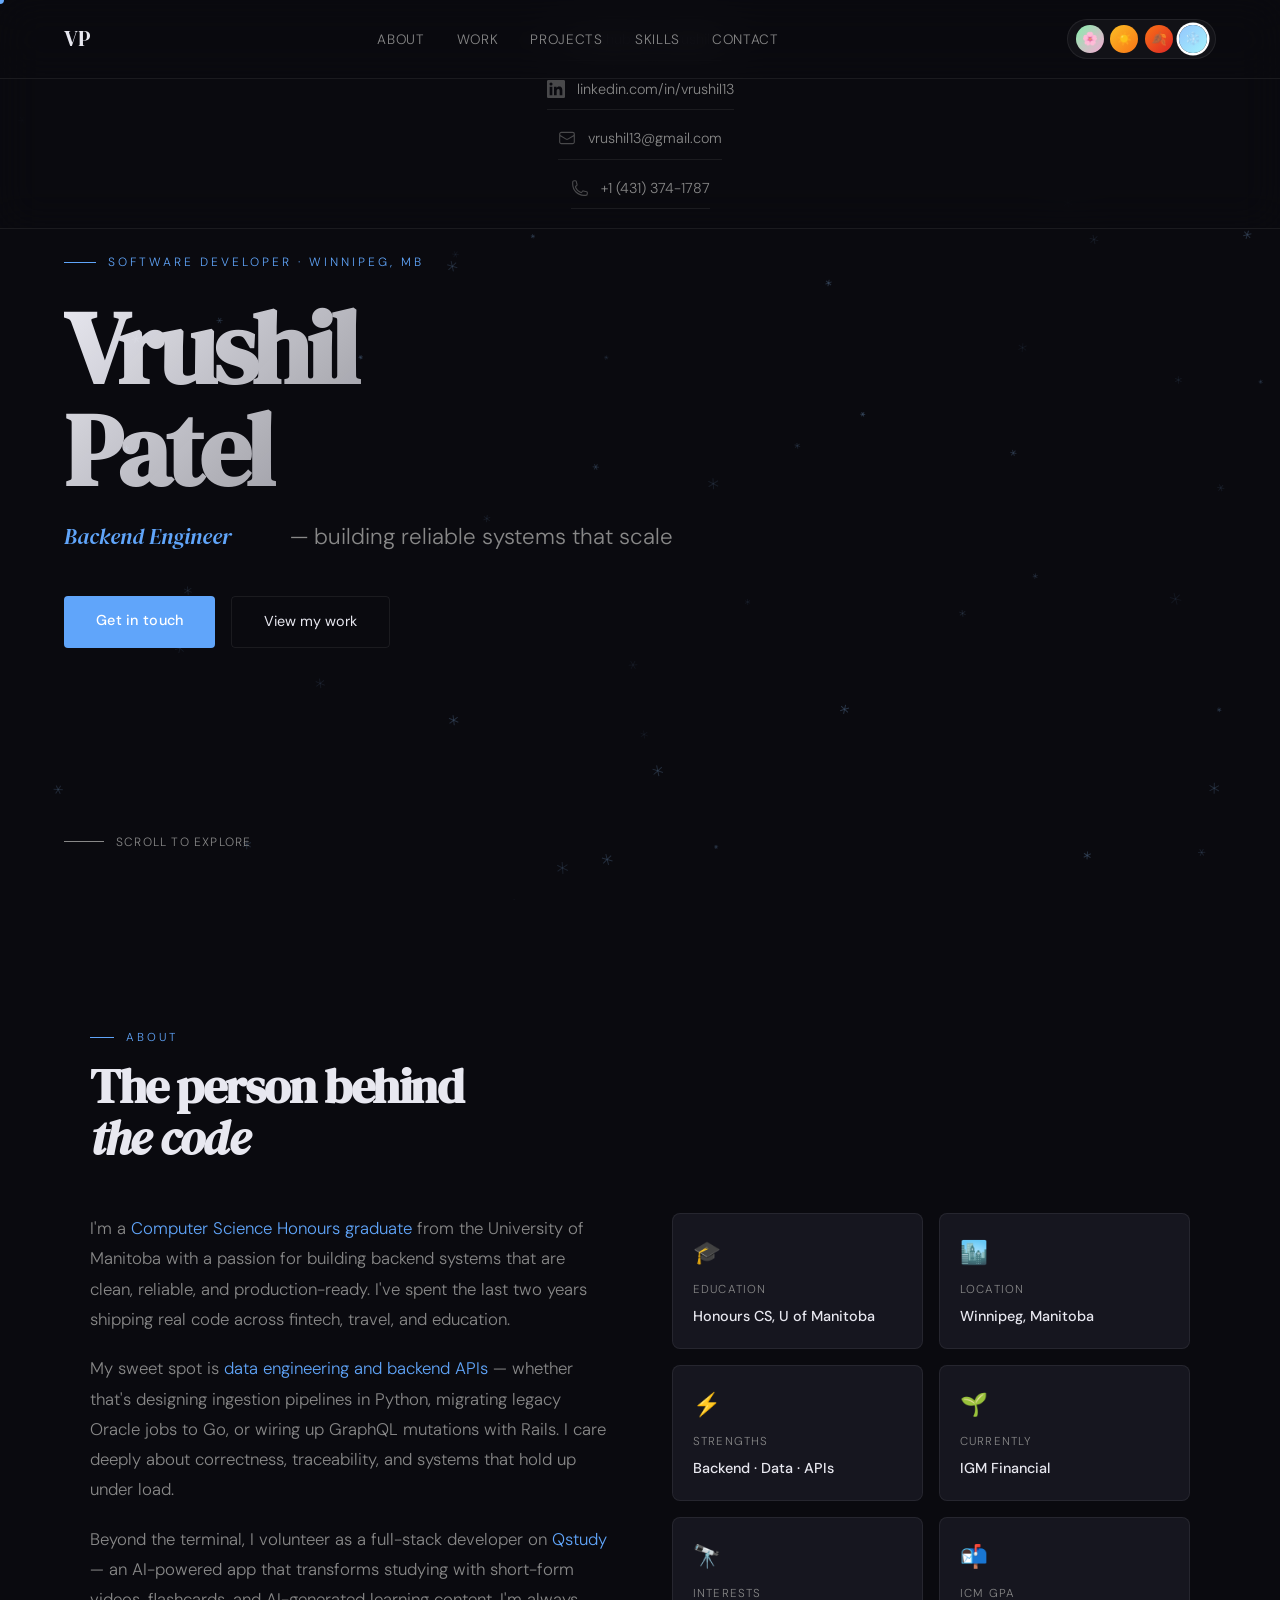
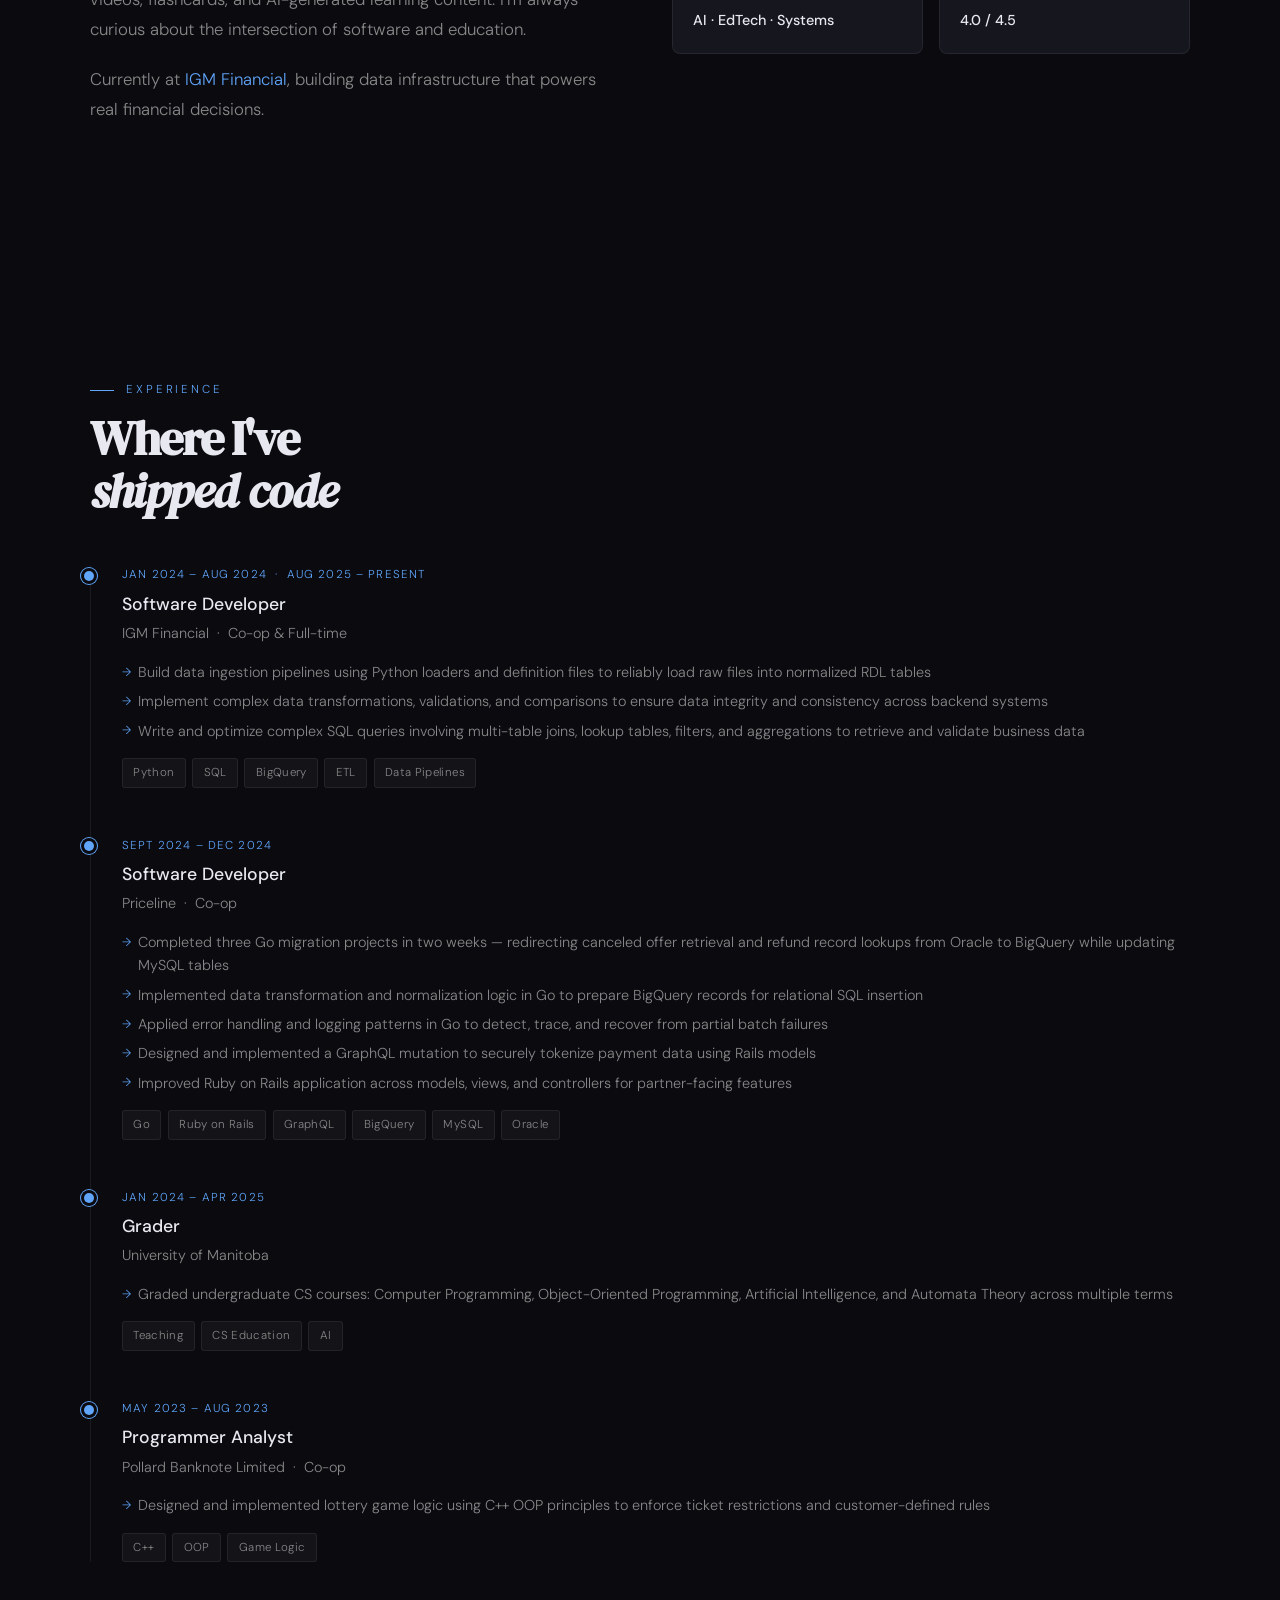
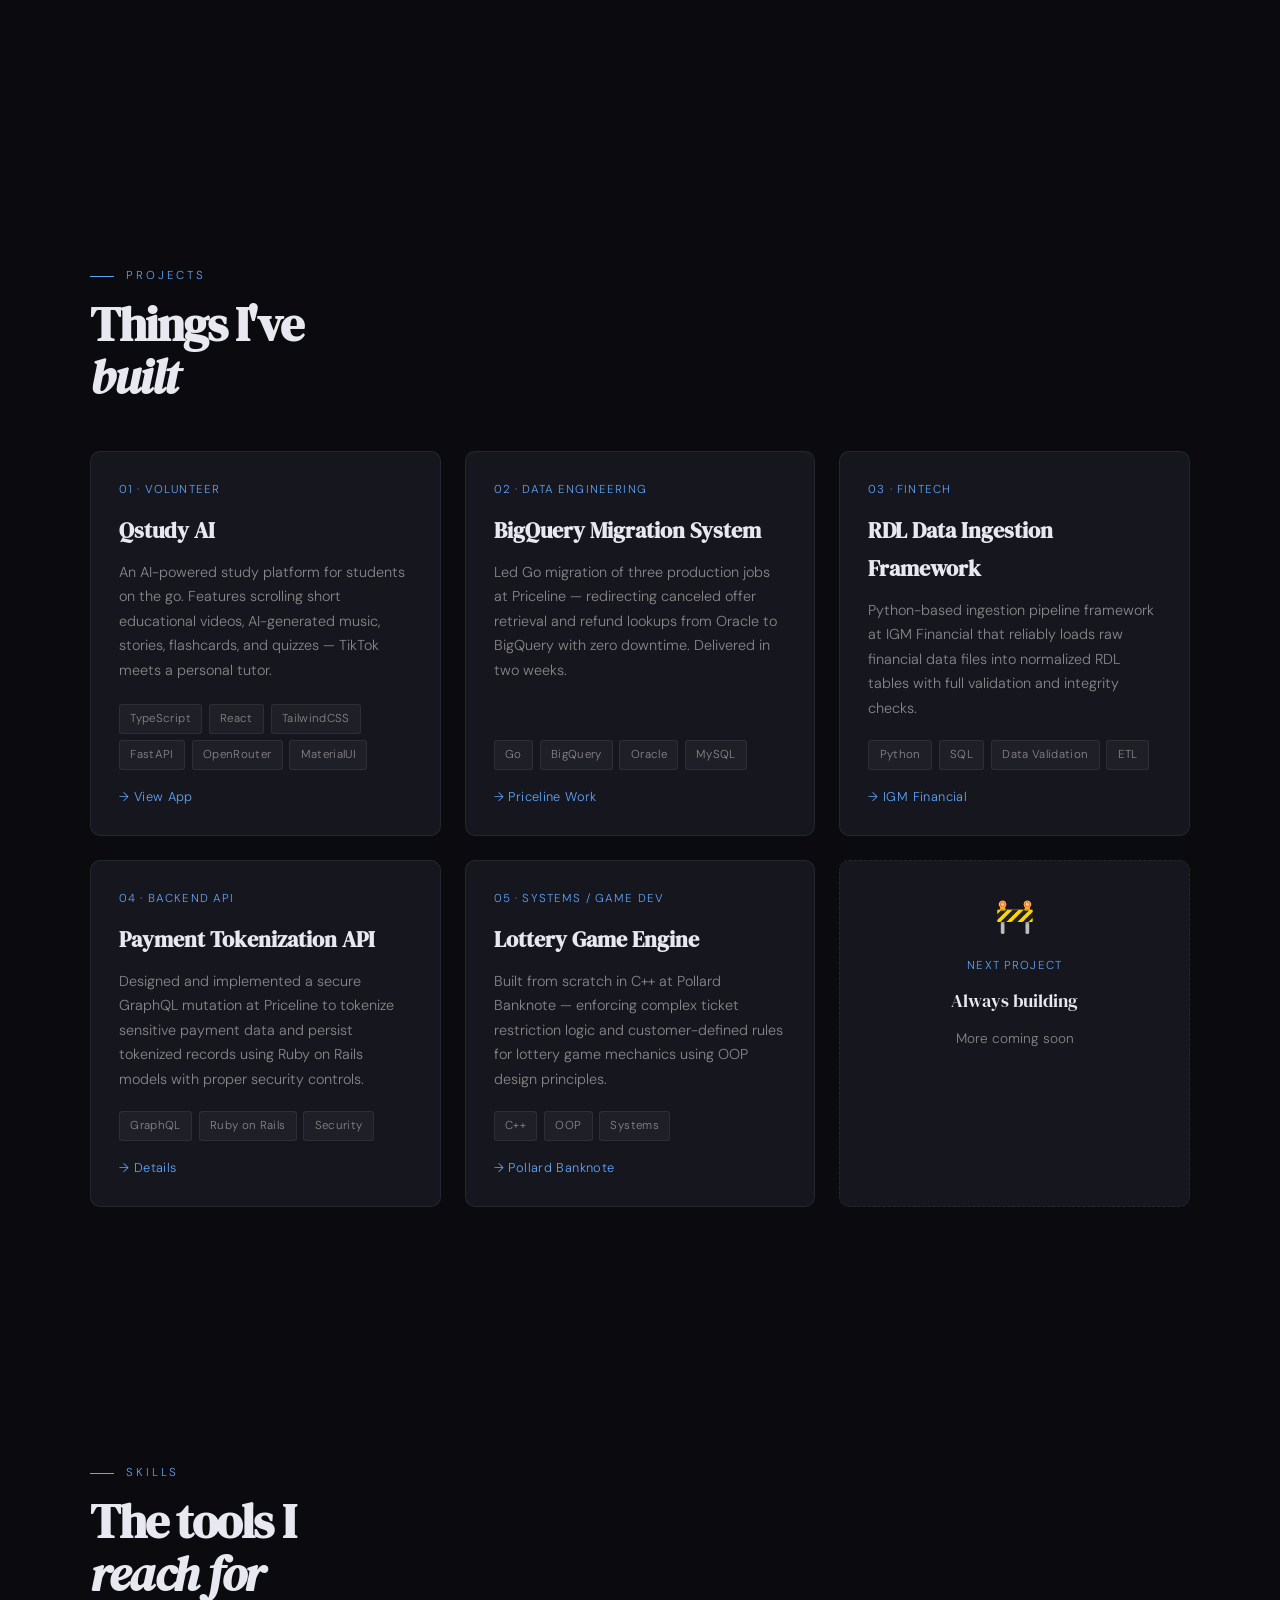
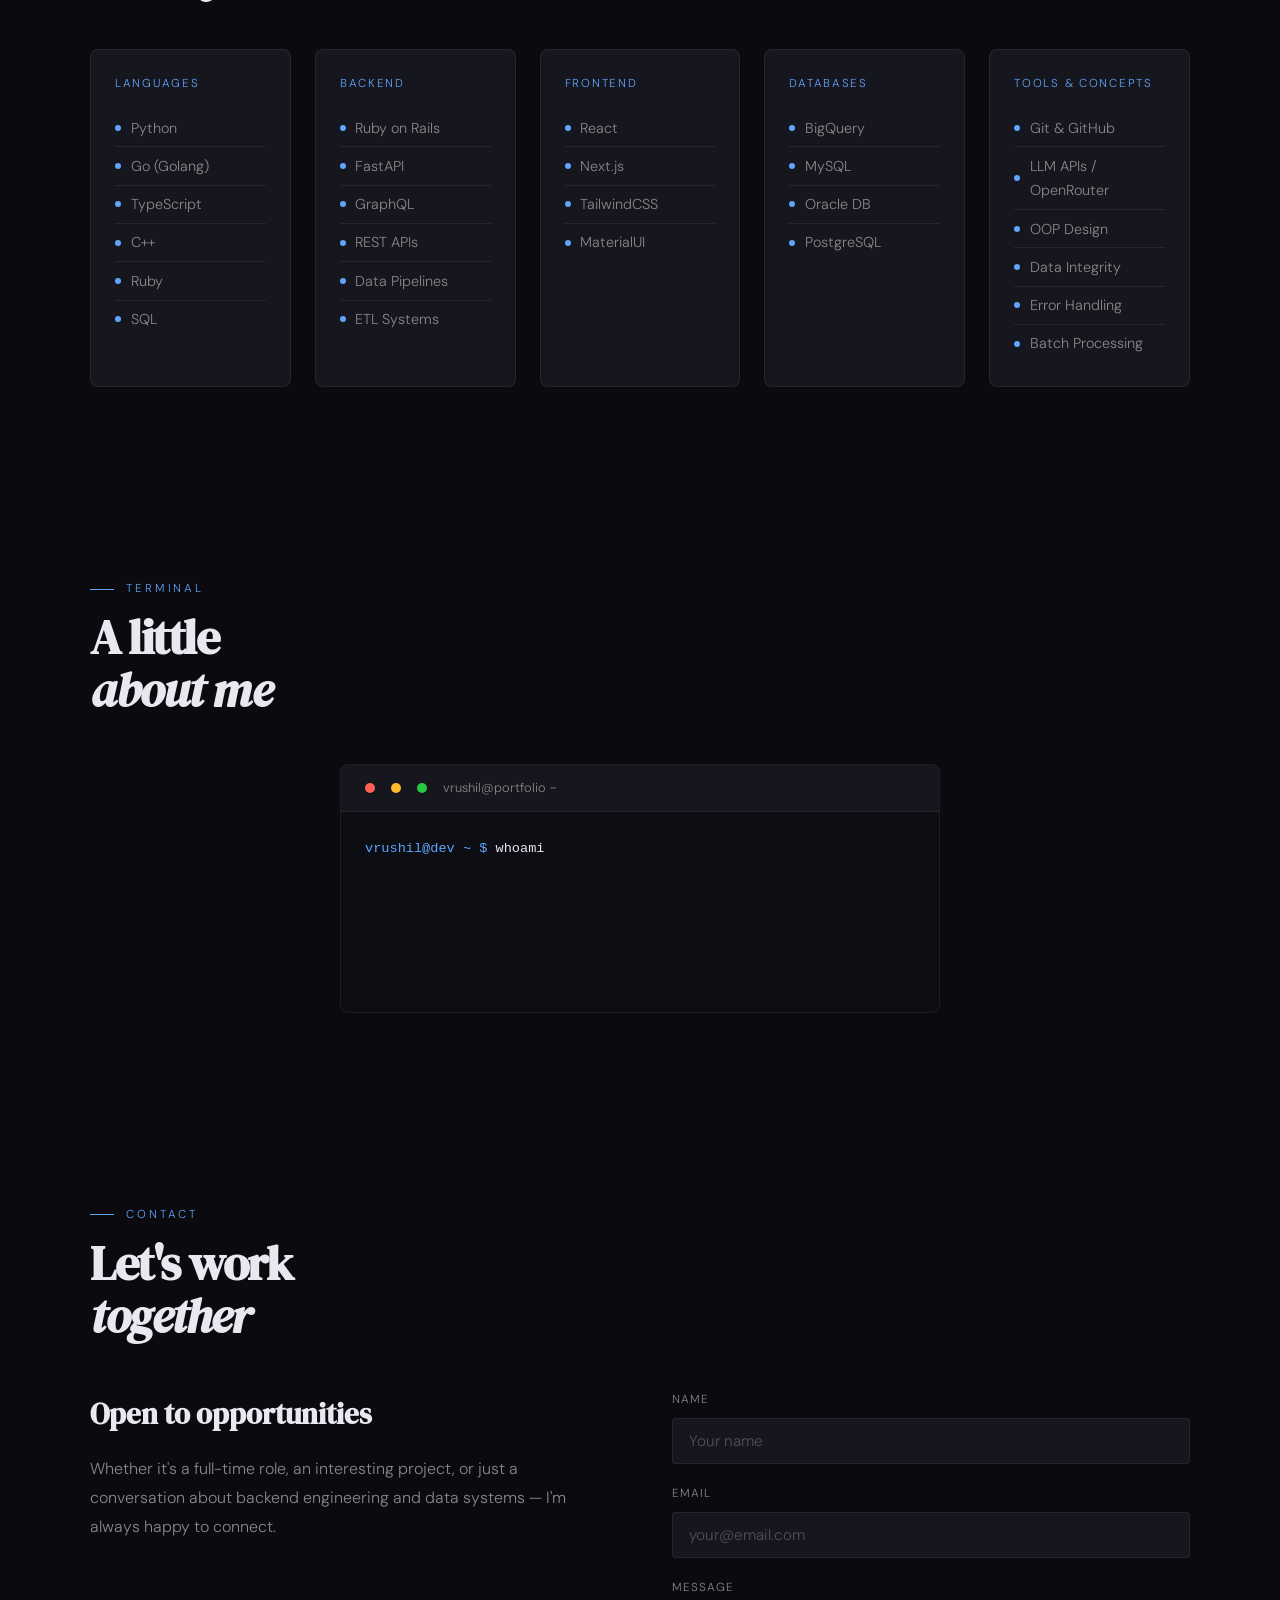
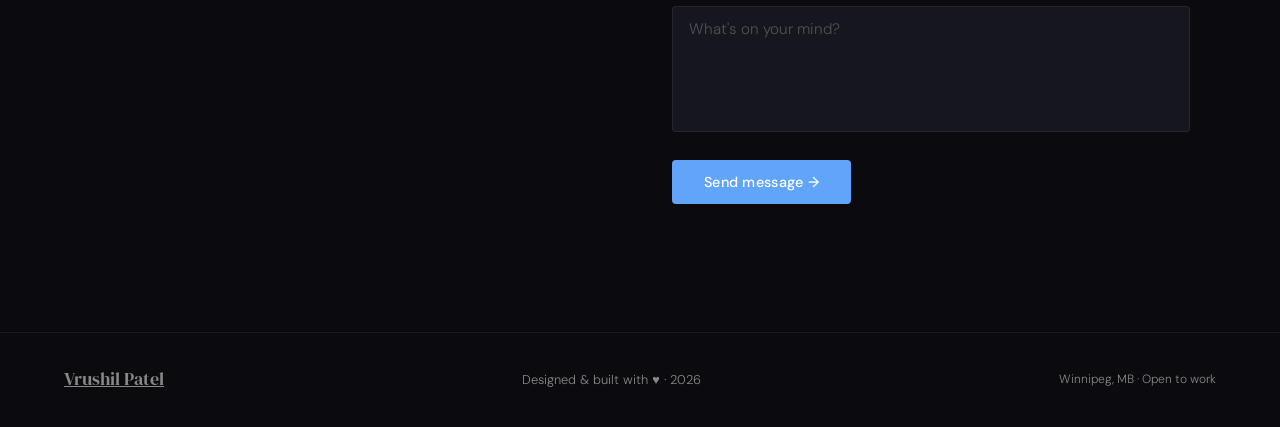
==== index.html @ 4319223a "Add files via upload" ====
<!DOCTYPE html>
<html lang="en">
<head>
<meta charset="UTF-8">
<meta name="viewport" content="width=device-width, initial-scale=1.0">
<title>Vrushil Patel – Software Developer</title>
<meta name="description" content="Vrushil Patel — Software Developer specializing in backend systems, data engineering, and APIs. Honours CS graduate from University of Manitoba.">
<meta property="og:title" content="Vrushil Patel – Software Developer">
<meta property="og:description" content="Backend engineer with experience at IGM Financial, Priceline, and Pollard Banknote. Go, Python, Ruby on Rails, GraphQL, SQL.">
<meta property="og:type" content="website">
<meta name="twitter:card" content="summary_large_image">
<link rel="canonical" href="https://vrushilpatel.dev">
<link rel="preconnect" href="https://fonts.googleapis.com">
<link href="https://fonts.googleapis.com/css2?family=DM+Serif+Display:ital@0;1&family=DM+Sans:ital,wght@0,300;0,400;0,500;0,600;1,300&display=swap" rel="stylesheet">
<style>
*{margin:0;padding:0;box-sizing:border-box}
:root{
  --accent:#60a5fa;
  --accent2:#a5f3fc;
  --bg:#0a0a0f;
  --bg2:#111118;
  --card:#16161f;
  --border:rgba(255,255,255,0.07);
  --text:#e8e8f0;
  --muted:#888;
}
html{scroll-behavior:smooth;font-size:16px}
body{
  background:var(--bg);
  color:var(--text);
  font-family:'DM Sans',sans-serif;
  font-weight:300;
  line-height:1.7;
  overflow-x:hidden;
}
body.spring{--accent:#22c55e;--accent2:#f472b6}
body.summer{--accent:#f59e0b;--accent2:#f97316}
body.autumn{--accent:#ea580c;--accent2:#dc2626}
body.winter{--accent:#60a5fa;--accent2:#a5f3fc}

#bg-canvas{position:fixed;top:0;left:0;width:100%;height:100%;z-index:0;pointer-events:none;opacity:.4}

nav{
  position:fixed;top:0;left:0;right:0;z-index:100;
  display:flex;align-items:center;justify-content:space-between;
  padding:1.2rem 4rem;
  backdrop-filter:blur(20px);
  background:rgba(10,10,15,.6);
  border-bottom:1px solid var(--border);
  transition:padding .3s;
}
nav.scrolled{padding:.8rem 4rem}
.nav-logo{font-family:'DM Serif Display',serif;font-size:1.4rem;letter-spacing:-.02em;color:var(--text);text-decoration:none}
.nav-links{display:flex;gap:2rem;list-style:none}
.nav-links a{color:var(--muted);text-decoration:none;font-size:.85rem;letter-spacing:.05em;text-transform:uppercase;transition:color .2s}
.nav-links a:hover{color:var(--text)}
.nav-right{display:flex;align-items:center;gap:1rem}
.season-toggle{
  display:flex;gap:.4rem;align-items:center;
  background:rgba(255,255,255,.04);
  border:1px solid var(--border);
  border-radius:999px;
  padding:.3rem .5rem;
}
.s-btn{
  width:28px;height:28px;border-radius:50%;border:none;cursor:pointer;
  font-size:.8rem;transition:transform .2s,box-shadow .2s;
  display:flex;align-items:center;justify-content:center;
}
.s-btn:hover{transform:scale(1.2)}
.s-btn.active{box-shadow:0 0 0 2.5px #fff}
.s-spring{background:linear-gradient(135deg,#86efac,#f9a8d4)}
.s-summer{background:linear-gradient(135deg,#fbbf24,#f97316)}
.s-autumn{background:linear-gradient(135deg,#f97316,#dc2626)}
.s-winter{background:linear-gradient(135deg,#93c5fd,#a5f3fc)}
.hamburger{display:none;flex-direction:column;gap:5px;cursor:pointer;padding:.4rem;background:none;border:none}
.hamburger span{display:block;width:24px;height:1.5px;background:var(--text);transition:transform .3s,opacity .3s}

section{position:relative;z-index:1;padding:8rem 4rem}
.container{max-width:1100px;margin:0 auto}

#hero{min-height:100vh;display:flex;align-items:center;padding:0 4rem}
.hero-content{max-width:800px}
.hero-eyebrow{
  font-size:.75rem;letter-spacing:.25em;text-transform:uppercase;
  color:var(--accent);margin-bottom:1.5rem;
  display:flex;align-items:center;gap:.75rem;
}
.hero-eyebrow::before{content:'';width:32px;height:1px;background:var(--accent)}
.hero-name{
  font-family:'DM Serif Display',serif;
  font-size:clamp(3.5rem,8vw,7rem);
  line-height:1.0;letter-spacing:-.04em;margin-bottom:1rem;
  background:linear-gradient(135deg,var(--text) 0%,rgba(232,232,240,.4) 100%);
  -webkit-background-clip:text;-webkit-text-fill-color:transparent;background-clip:text;
  animation:fadeUp .8s ease both;
}
.hero-title{
  font-size:clamp(1rem,2vw,1.4rem);color:var(--muted);
  margin-bottom:2.5rem;font-weight:300;
  animation:fadeUp .8s .2s ease both;
}
.hero-btns{display:flex;gap:1rem;flex-wrap:wrap;animation:fadeUp .8s .4s ease both}
.btn-primary{
  padding:.8rem 2rem;border-radius:4px;background:var(--accent);color:#fff;
  font-family:'DM Sans',sans-serif;font-size:.9rem;font-weight:500;
  text-decoration:none;border:none;cursor:pointer;
  transition:opacity .2s,transform .2s;letter-spacing:.02em;display:inline-block;
}
.btn-primary:hover{opacity:.85;transform:translateY(-2px)}
.btn-ghost{
  padding:.8rem 2rem;border-radius:4px;background:transparent;color:var(--text);
  font-family:'DM Sans',sans-serif;font-size:.9rem;font-weight:400;
  text-decoration:none;border:1px solid var(--border);cursor:pointer;
  transition:border-color .2s,transform .2s;display:inline-block;
}
.btn-ghost:hover{border-color:rgba(255,255,255,.3);transform:translateY(-2px)}
@keyframes fadeUp{from{opacity:0;transform:translateY(24px)}to{opacity:1;transform:none}}

.scroll-indicator{
  position:absolute;bottom:3rem;left:4rem;
  display:flex;align-items:center;gap:.75rem;
  color:var(--muted);font-size:.75rem;letter-spacing:.1em;text-transform:uppercase;
  animation:fadeUp .8s .7s ease both;
}
.scroll-line{width:40px;height:1px;background:var(--muted);animation:scrollPulse 2s infinite}
@keyframes scrollPulse{0%,100%{opacity:.3;width:40px}50%{opacity:1;width:60px}}

.type-cycle{display:inline-block;min-width:220px;color:var(--accent);font-style:italic;font-family:'DM Serif Display',serif}

.section-label{font-size:.72rem;letter-spacing:.25em;text-transform:uppercase;color:var(--accent);margin-bottom:.75rem;display:flex;align-items:center;gap:.75rem}
.section-label::before{content:'';width:24px;height:1px;background:var(--accent)}
.section-title{font-family:'DM Serif Display',serif;font-size:clamp(2rem,4vw,3rem);letter-spacing:-.03em;line-height:1.1;margin-bottom:3rem;color:var(--text)}

.about-grid{display:grid;grid-template-columns:1fr 1fr;gap:4rem;align-items:start}
.about-bio{color:var(--muted);font-size:1.05rem;line-height:1.8}
.about-bio p+p{margin-top:1.2rem}
.about-bio em{color:var(--accent);font-style:normal}
.fact-cards{display:grid;grid-template-columns:1fr 1fr;gap:1rem}
.fact-card{
  background:var(--card);border:1px solid var(--border);border-radius:8px;padding:1.25rem;
  transition:border-color .2s,transform .2s;
}
.fact-card:hover{border-color:rgba(255,255,255,.15);transform:translateY(-2px)}
.fact-icon{font-size:1.4rem;margin-bottom:.5rem}
.fact-title{font-size:.72rem;letter-spacing:.1em;text-transform:uppercase;color:var(--muted);margin-bottom:.25rem}
.fact-value{font-weight:500;color:var(--text);font-size:.9rem}

.timeline{position:relative;padding-left:2rem}
.timeline::before{content:'';position:absolute;left:0;top:0;bottom:0;width:1px;background:var(--border)}
.tl-item{position:relative;margin-bottom:3rem;opacity:0;transform:translateY(20px);transition:opacity .6s,transform .6s}
.tl-item.visible{opacity:1;transform:none}
.tl-dot{position:absolute;left:-2.37rem;top:.35rem;width:10px;height:10px;border-radius:50%;background:var(--accent);box-shadow:0 0 0 3px var(--bg),0 0 0 4px var(--accent)}
.tl-period{font-size:.72rem;letter-spacing:.1em;text-transform:uppercase;color:var(--accent);margin-bottom:.3rem}
.tl-role{font-size:1.1rem;font-weight:500;color:var(--text);margin-bottom:.1rem}
.tl-company{font-size:.9rem;color:var(--muted);margin-bottom:.75rem}
.tl-bullets{list-style:none;margin-bottom:.75rem}
.tl-bullets li{font-size:.9rem;color:var(--muted);padding:.2rem 0 .2rem 1rem;position:relative;line-height:1.6}
.tl-bullets li::before{content:'→';position:absolute;left:0;color:var(--accent);font-size:.75rem;top:.3rem}
.tech-tags{display:flex;flex-wrap:wrap;gap:.4rem}
.tag{font-size:.72rem;padding:.25rem .65rem;border-radius:3px;background:rgba(255,255,255,.04);border:1px solid var(--border);color:var(--muted);letter-spacing:.03em}

.projects-grid{display:grid;grid-template-columns:repeat(auto-fit,minmax(300px,1fr));gap:1.5rem}
.project-card{
  background:var(--card);border:1px solid var(--border);border-radius:10px;padding:1.75rem;
  transition:border-color .2s,transform .2s;position:relative;overflow:hidden;
  display:flex;flex-direction:column;
}
.project-card::before{
  content:'';position:absolute;inset:0;
  background:linear-gradient(135deg,var(--accent),var(--accent2));
  opacity:0;transition:opacity .3s;pointer-events:none;
}
.project-card:hover{border-color:rgba(255,255,255,.18);transform:translateY(-4px)}
.project-card:hover::before{opacity:.04}
.project-num{font-size:.72rem;color:var(--accent);letter-spacing:.1em;text-transform:uppercase;margin-bottom:.75rem}
.project-name{font-family:'DM Serif Display',serif;font-size:1.4rem;margin-bottom:.6rem;color:var(--text)}
.project-desc{font-size:.9rem;color:var(--muted);line-height:1.7;margin-bottom:1.25rem;flex:1}
.project-links{display:flex;gap:1rem;margin-top:auto}
.project-link{font-size:.8rem;color:var(--accent);text-decoration:none;letter-spacing:.03em}
.project-link:hover{text-decoration:underline}
.project-card.dashed{border-style:dashed;opacity:.5;align-items:center;justify-content:center;min-height:240px;text-align:center}
.project-card.dashed:hover{transform:none;border-color:var(--border)}
.project-card.dashed::before{display:none}

.skills-grid{display:grid;grid-template-columns:repeat(auto-fit,minmax(200px,1fr));gap:1.5rem}
.skill-group{background:var(--card);border:1px solid var(--border);border-radius:8px;padding:1.5rem}
.skill-group-title{font-size:.72rem;letter-spacing:.15em;text-transform:uppercase;color:var(--accent);margin-bottom:1rem}
.skill-item{display:flex;align-items:center;gap:.6rem;padding:.4rem 0;color:var(--muted);font-size:.9rem;border-bottom:1px solid var(--border)}
.skill-item:last-child{border-bottom:none}
.skill-dot{width:6px;height:6px;border-radius:50%;background:var(--accent);flex-shrink:0}

.contact-grid{display:grid;grid-template-columns:1fr 1fr;gap:4rem;align-items:start}
.contact-info h3{font-family:'DM Serif Display',serif;font-size:1.8rem;margin-bottom:1rem;color:var(--text)}
.contact-info p{color:var(--muted);line-height:1.8;margin-bottom:2rem}
.social-links{display:flex;flex-direction:column;gap:.5rem}
.social-link{
  display:flex;align-items:center;gap:.75rem;color:var(--muted);text-decoration:none;
  font-size:.9rem;transition:color .2s;padding:.5rem 0;border-bottom:1px solid var(--border);
}
.social-link:hover{color:var(--text)}
.social-icon{width:18px;height:18px;opacity:.5;flex-shrink:0}
.form-group{margin-bottom:1.25rem}
label{display:block;font-size:.73rem;letter-spacing:.08em;text-transform:uppercase;color:var(--muted);margin-bottom:.5rem}
input[type="text"],input[type="email"],textarea{
  width:100%;background:var(--card);border:1px solid var(--border);border-radius:4px;
  padding:.75rem 1rem;color:var(--text);font-family:'DM Sans',sans-serif;
  font-size:.95rem;font-weight:300;transition:border-color .2s;outline:none;resize:none;
}
input[type="text"]:focus,input[type="email"]:focus,textarea:focus{border-color:var(--accent)}
input::placeholder,textarea::placeholder{color:var(--muted);opacity:.5}
.form-status{padding:.75rem 1rem;border-radius:4px;font-size:.85rem;display:none;margin-top:1rem}
.form-status.success{display:block;background:rgba(34,197,94,.1);border:1px solid rgba(34,197,94,.2);color:#86efac}
.form-status.error{display:block;background:rgba(239,68,68,.1);border:1px solid rgba(239,68,68,.2);color:#fca5a5}

.terminal{background:#0d0d14;border:1px solid var(--border);border-radius:8px;overflow:hidden;max-width:600px;margin:0 auto}
.terminal-header{background:var(--card);padding:.75rem 1rem;display:flex;align-items:center;gap:.5rem;border-bottom:1px solid var(--border)}
.t-dot{width:10px;height:10px;border-radius:50%}
.t-red{background:#ff5f57}.t-yellow{background:#febc2e}.t-green{background:#28c840}
.terminal-header span{font-size:.8rem;color:var(--muted);margin-left:.5rem}
.terminal-body{padding:1.5rem;font-family:'Courier New',monospace;font-size:.85rem;line-height:1.9;min-height:200px}
.t-prompt{color:var(--accent)}
.t-cmd{color:var(--text)}
.t-out{color:var(--muted)}
.t-highlight{color:var(--accent2)}

footer{border-top:1px solid var(--border);padding:2rem 4rem;display:flex;align-items:center;justify-content:space-between;position:relative;z-index:1}
footer p{font-size:.8rem;color:var(--muted)}
.footer-logo{font-family:'DM Serif Display',serif;font-size:1.1rem;color:var(--muted)}

#progress{position:fixed;top:0;left:0;height:2px;background:var(--accent);z-index:200;transition:width .1s linear;width:0%}
#cursor{position:fixed;width:8px;height:8px;border-radius:50%;background:var(--accent);pointer-events:none;z-index:999;transform:translate(-50%,-50%);transition:width .2s,height .2s,opacity .2s;mix-blend-mode:screen}

.reveal{opacity:0;transform:translateY(24px);transition:opacity .7s,transform .7s}
.reveal.visible{opacity:1;transform:none}

#season-overlay{position:fixed;inset:0;z-index:500;pointer-events:none;opacity:0;transition:opacity .4s;background:radial-gradient(circle at center,var(--accent) 0%,transparent 70%)}

@media(max-width:900px){
  nav{padding:1rem 1.5rem}
  nav.scrolled{padding:.8rem 1.5rem}
  .nav-links{display:none;position:absolute;top:100%;left:0;right:0;flex-direction:column;gap:0;background:rgba(10,10,15,.95);border-bottom:1px solid var(--border);padding:1rem 0}
  .nav-links.open{display:flex}
  .nav-links li a{padding:.75rem 1.5rem;display:block}
  .hamburger{display:flex}
  section{padding:5rem 1.5rem}
  #hero{padding:0 1.5rem}
  .about-grid,.contact-grid{grid-template-columns:1fr}
  footer{flex-direction:column;gap:.75rem;text-align:center;padding:2rem 1.5rem}
  .scroll-indicator{left:1.5rem}
}
@media(max-width:480px){
  .fact-cards{grid-template-columns:1fr 1fr}
  .hero-name{font-size:3rem}
}
@media(prefers-reduced-motion:reduce){
  *,*::before,*::after{animation-duration:.01ms!important;transition-duration:.01ms!important}
  .reveal{opacity:1;transform:none}
  .tl-item{opacity:1;transform:none}
}
</style>
</head>
<body class="winter">

<div id="progress" role="progressbar" aria-label="Page scroll progress"></div>
<div id="cursor" aria-hidden="true"></div>
<canvas id="bg-canvas" aria-hidden="true"></canvas>
<div id="season-overlay" aria-hidden="true"></div>

<a href="#main-content" class="sr-only" style="position:absolute;left:-9999px;top:1rem;z-index:9999;padding:.5rem 1rem;background:var(--accent);color:#fff;border-radius:4px;text-decoration:none;font-family:'DM Sans',sans-serif">Skip to main content</a>

<nav role="navigation" aria-label="Main navigation">
  <a href="#hero" class="nav-logo" aria-label="Vrushil Patel - Home">VP</a>
  <ul class="nav-links" id="nav-menu" role="list">
    <li><a href="#about">About</a></li>
    <li><a href="#experience">Work</a></li>
    <li><a href="#projects">Projects</a></li>
    <li><a href="#skills">Skills</a></li>
    <li><a href="#contact">Contact</a></li>
  </ul>
  <div class="nav-right">
    <div class="season-toggle" role="group" aria-label="Season theme selector">
      <button class="s-btn s-spring" data-season="spring" aria-label="Spring theme" aria-pressed="false">🌸</button>
      <button class="s-btn s-summer" data-season="summer" aria-label="Summer theme" aria-pressed="false">☀️</button>
      <button class="s-btn s-autumn" data-season="autumn" aria-label="Autumn theme" aria-pressed="false">🍂</button>
      <button class="s-btn s-winter active" data-season="winter" aria-label="Winter theme" aria-pressed="true">❄️</button>
    </div>
    <button class="hamburger" id="hamburger" aria-label="Toggle navigation menu" aria-expanded="false" aria-controls="nav-menu">
      <span></span><span></span><span></span>
    </button>
  </div>
</nav>

<main id="main-content">

<section id="hero" aria-label="Hero section">
  <div class="hero-content">
    <div class="hero-eyebrow" aria-hidden="true">Software Developer · Winnipeg, MB</div>
    <h1 class="hero-name">Vrushil<br>Patel</h1>
    <p class="hero-title">
      <span class="type-cycle" id="type-cycle" aria-live="polite" aria-label="Role descriptor">Backend Engineer</span>
      &mdash; building reliable systems that scale
    </p>
    <div class="hero-btns">
      <a href="#contact" class="btn-primary">Get in touch</a>
      <a href="#experience" class="btn-ghost">View my work</a>
    </div>
  </div>
  <div class="scroll-indicator" aria-hidden="true">
    <span class="scroll-line"></span>
    <span>Scroll to explore</span>
  </div>
</section>

<section id="about" aria-label="About me">
  <div class="container">
    <div class="section-label" aria-hidden="true">About</div>
    <h2 class="section-title reveal">The person behind<br><em style="font-style:italic;font-family:'DM Serif Display',serif">the code</em></h2>
    <div class="about-grid">
      <div class="about-bio reveal">
        <p>I'm a <em>Computer Science Honours graduate</em> from the University of Manitoba with a passion for building backend systems that are clean, reliable, and production-ready. I've spent the last two years shipping real code across fintech, travel, and education.</p>
        <p>My sweet spot is <em>data engineering and backend APIs</em> — whether that's designing ingestion pipelines in Python, migrating legacy Oracle jobs to Go, or wiring up GraphQL mutations with Rails. I care deeply about correctness, traceability, and systems that hold up under load.</p>
        <p>Beyond the terminal, I volunteer as a full-stack developer on <em>Qstudy</em> — an AI-powered app that transforms studying with short-form videos, flashcards, and AI-generated learning content. I'm always curious about the intersection of software and education.</p>
        <p>Currently at <em>IGM Financial</em>, building data infrastructure that powers real financial decisions.</p>
      </div>
      <div class="fact-cards reveal" role="list" aria-label="Quick facts">
        <div class="fact-card" role="listitem">
          <div class="fact-icon" aria-hidden="true">🎓</div>
          <div class="fact-title">Education</div>
          <div class="fact-value">Honours CS, U of Manitoba</div>
        </div>
        <div class="fact-card" role="listitem">
          <div class="fact-icon" aria-hidden="true">🏙️</div>
          <div class="fact-title">Location</div>
          <div class="fact-value">Winnipeg, Manitoba</div>
        </div>
        <div class="fact-card" role="listitem">
          <div class="fact-icon" aria-hidden="true">⚡</div>
          <div class="fact-title">Strengths</div>
          <div class="fact-value">Backend · Data · APIs</div>
        </div>
        <div class="fact-card" role="listitem">
          <div class="fact-icon" aria-hidden="true">🌱</div>
          <div class="fact-title">Currently</div>
          <div class="fact-value">IGM Financial</div>
        </div>
        <div class="fact-card" role="listitem">
          <div class="fact-icon" aria-hidden="true">🔭</div>
          <div class="fact-title">Interests</div>
          <div class="fact-value">AI · EdTech · Systems</div>
        </div>
        <div class="fact-card" role="listitem">
          <div class="fact-icon" aria-hidden="true">📬</div>
          <div class="fact-title">ICM GPA</div>
          <div class="fact-value">4.0 / 4.5</div>
        </div>
      </div>
    </div>
  </div>
</section>

<section id="experience" aria-label="Work experience">
  <div class="container">
    <div class="section-label" aria-hidden="true">Experience</div>
    <h2 class="section-title reveal">Where I've<br><em style="font-style:italic;font-family:'DM Serif Display',serif">shipped code</em></h2>
    <div class="timeline" role="list" aria-label="Work history timeline">
      <article class="tl-item" role="listitem">
        <div class="tl-dot" aria-hidden="true"></div>
        <div class="tl-period">Jan 2024 – Aug 2024 &nbsp;·&nbsp; Aug 2025 – Present</div>
        <h3 class="tl-role">Software Developer</h3>
        <div class="tl-company">IGM Financial &nbsp;·&nbsp; Co-op &amp; Full-time</div>
        <ul class="tl-bullets" aria-label="Responsibilities">
          <li>Build data ingestion pipelines using Python loaders and definition files to reliably load raw files into normalized RDL tables</li>
          <li>Implement complex data transformations, validations, and comparisons to ensure data integrity and consistency across backend systems</li>
          <li>Write and optimize complex SQL queries involving multi-table joins, lookup tables, filters, and aggregations to retrieve and validate business data</li>
        </ul>
        <div class="tech-tags" aria-label="Technologies used">
          <span class="tag">Python</span><span class="tag">SQL</span><span class="tag">BigQuery</span><span class="tag">ETL</span><span class="tag">Data Pipelines</span>
        </div>
      </article>
      <article class="tl-item" role="listitem">
        <div class="tl-dot" aria-hidden="true"></div>
        <div class="tl-period">Sept 2024 – Dec 2024</div>
        <h3 class="tl-role">Software Developer</h3>
        <div class="tl-company">Priceline &nbsp;·&nbsp; Co-op</div>
        <ul class="tl-bullets" aria-label="Responsibilities">
          <li>Completed three Go migration projects in two weeks — redirecting canceled offer retrieval and refund record lookups from Oracle to BigQuery while updating MySQL tables</li>
          <li>Implemented data transformation and normalization logic in Go to prepare BigQuery records for relational SQL insertion</li>
          <li>Applied error handling and logging patterns in Go to detect, trace, and recover from partial batch failures</li>
          <li>Designed and implemented a GraphQL mutation to securely tokenize payment data using Rails models</li>
          <li>Improved Ruby on Rails application across models, views, and controllers for partner-facing features</li>
        </ul>
        <div class="tech-tags" aria-label="Technologies used">
          <span class="tag">Go</span><span class="tag">Ruby on Rails</span><span class="tag">GraphQL</span><span class="tag">BigQuery</span><span class="tag">MySQL</span><span class="tag">Oracle</span>
        </div>
      </article>
      <article class="tl-item" role="listitem">
        <div class="tl-dot" aria-hidden="true"></div>
        <div class="tl-period">Jan 2024 – Apr 2025</div>
        <h3 class="tl-role">Grader</h3>
        <div class="tl-company">University of Manitoba</div>
        <ul class="tl-bullets" aria-label="Responsibilities">
          <li>Graded undergraduate CS courses: Computer Programming, Object-Oriented Programming, Artificial Intelligence, and Automata Theory across multiple terms</li>
        </ul>
        <div class="tech-tags" aria-label="Technologies used">
          <span class="tag">Teaching</span><span class="tag">CS Education</span><span class="tag">AI</span>
        </div>
      </article>
      <article class="tl-item" role="listitem">
        <div class="tl-dot" aria-hidden="true"></div>
        <div class="tl-period">May 2023 – Aug 2023</div>
        <h3 class="tl-role">Programmer Analyst</h3>
        <div class="tl-company">Pollard Banknote Limited &nbsp;·&nbsp; Co-op</div>
        <ul class="tl-bullets" aria-label="Responsibilities">
          <li>Designed and implemented lottery game logic using C++ OOP principles to enforce ticket restrictions and customer-defined rules</li>
        </ul>
        <div class="tech-tags" aria-label="Technologies used">
          <span class="tag">C++</span><span class="tag">OOP</span><span class="tag">Game Logic</span>
        </div>
      </article>
    </div>
  </div>
</section>

<section id="projects" aria-label="Projects">
  <div class="container">
    <div class="section-label" aria-hidden="true">Projects</div>
    <h2 class="section-title reveal">Things I've<br><em style="font-style:italic;font-family:'DM Serif Display',serif">built</em></h2>
    <div class="projects-grid">
      <article class="project-card reveal">
        <div class="project-num">01 · Volunteer</div>
        <h3 class="project-name">Qstudy AI</h3>
        <p class="project-desc">An AI-powered study platform for students on the go. Features scrolling short educational videos, AI-generated music, stories, flashcards, and quizzes — TikTok meets a personal tutor.</p>
        <div class="tech-tags" style="margin-bottom:1rem">
          <span class="tag">TypeScript</span><span class="tag">React</span><span class="tag">TailwindCSS</span><span class="tag">FastAPI</span><span class="tag">OpenRouter</span><span class="tag">MaterialUI</span>
        </div>
        <div class="project-links">
          <a href="#" class="project-link" aria-label="View Qstudy App">→ View App</a>
        </div>
      </article>
      <article class="project-card reveal">
        <div class="project-num">02 · Data Engineering</div>
        <h3 class="project-name">BigQuery Migration System</h3>
        <p class="project-desc">Led Go migration of three production jobs at Priceline — redirecting canceled offer retrieval and refund lookups from Oracle to BigQuery with zero downtime. Delivered in two weeks.</p>
        <div class="tech-tags" style="margin-bottom:1rem">
          <span class="tag">Go</span><span class="tag">BigQuery</span><span class="tag">Oracle</span><span class="tag">MySQL</span>
        </div>
        <div class="project-links">
          <a href="#experience" class="project-link" aria-label="View Priceline experience">→ Priceline Work</a>
        </div>
      </article>
      <article class="project-card reveal">
        <div class="project-num">03 · FinTech</div>
        <h3 class="project-name">RDL Data Ingestion Framework</h3>
        <p class="project-desc">Python-based ingestion pipeline framework at IGM Financial that reliably loads raw financial data files into normalized RDL tables with full validation and integrity checks.</p>
        <div class="tech-tags" style="margin-bottom:1rem">
          <span class="tag">Python</span><span class="tag">SQL</span><span class="tag">Data Validation</span><span class="tag">ETL</span>
        </div>
        <div class="project-links">
          <a href="#experience" class="project-link" aria-label="View IGM Financial experience">→ IGM Financial</a>
        </div>
      </article>
      <article class="project-card reveal">
        <div class="project-num">04 · Backend API</div>
        <h3 class="project-name">Payment Tokenization API</h3>
        <p class="project-desc">Designed and implemented a secure GraphQL mutation at Priceline to tokenize sensitive payment data and persist tokenized records using Ruby on Rails models with proper security controls.</p>
        <div class="tech-tags" style="margin-bottom:1rem">
          <span class="tag">GraphQL</span><span class="tag">Ruby on Rails</span><span class="tag">Security</span>
        </div>
        <div class="project-links">
          <a href="#experience" class="project-link">→ Details</a>
        </div>
      </article>
      <article class="project-card reveal">
        <div class="project-num">05 · Systems / Game Dev</div>
        <h3 class="project-name">Lottery Game Engine</h3>
        <p class="project-desc">Built from scratch in C++ at Pollard Banknote — enforcing complex ticket restriction logic and customer-defined rules for lottery game mechanics using OOP design principles.</p>
        <div class="tech-tags" style="margin-bottom:1rem">
          <span class="tag">C++</span><span class="tag">OOP</span><span class="tag">Systems</span>
        </div>
        <div class="project-links">
          <a href="#experience" class="project-link">→ Pollard Banknote</a>
        </div>
      </article>
      <article class="project-card dashed reveal" aria-hidden="true">
        <div style="font-size:2rem;margin-bottom:.75rem">🚧</div>
        <div class="project-num">Next project</div>
        <div class="project-name" style="font-size:1.1rem;font-family:'DM Serif Display',serif">Always building</div>
        <p class="project-desc" style="font-size:.85rem;margin-bottom:0">More coming soon</p>
      </article>
    </div>
  </div>
</section>

<section id="skills" aria-label="Technical skills">
  <div class="container">
    <div class="section-label" aria-hidden="true">Skills</div>
    <h2 class="section-title reveal">The tools I<br><em style="font-style:italic;font-family:'DM Serif Display',serif">reach for</em></h2>
    <div class="skills-grid reveal">
      <div class="skill-group" role="list" aria-label="Programming languages">
        <div class="skill-group-title">Languages</div>
        <div class="skill-item" role="listitem"><span class="skill-dot" aria-hidden="true"></span>Python</div>
        <div class="skill-item" role="listitem"><span class="skill-dot" aria-hidden="true"></span>Go (Golang)</div>
        <div class="skill-item" role="listitem"><span class="skill-dot" aria-hidden="true"></span>TypeScript</div>
        <div class="skill-item" role="listitem"><span class="skill-dot" aria-hidden="true"></span>C++</div>
        <div class="skill-item" role="listitem"><span class="skill-dot" aria-hidden="true"></span>Ruby</div>
        <div class="skill-item" role="listitem"><span class="skill-dot" aria-hidden="true"></span>SQL</div>
      </div>
      <div class="skill-group" role="list" aria-label="Backend technologies">
        <div class="skill-group-title">Backend</div>
        <div class="skill-item" role="listitem"><span class="skill-dot" aria-hidden="true"></span>Ruby on Rails</div>
        <div class="skill-item" role="listitem"><span class="skill-dot" aria-hidden="true"></span>FastAPI</div>
        <div class="skill-item" role="listitem"><span class="skill-dot" aria-hidden="true"></span>GraphQL</div>
        <div class="skill-item" role="listitem"><span class="skill-dot" aria-hidden="true"></span>REST APIs</div>
        <div class="skill-item" role="listitem"><span class="skill-dot" aria-hidden="true"></span>Data Pipelines</div>
        <div class="skill-item" role="listitem"><span class="skill-dot" aria-hidden="true"></span>ETL Systems</div>
      </div>
      <div class="skill-group" role="list" aria-label="Frontend technologies">
        <div class="skill-group-title">Frontend</div>
        <div class="skill-item" role="listitem"><span class="skill-dot" aria-hidden="true"></span>React</div>
        <div class="skill-item" role="listitem"><span class="skill-dot" aria-hidden="true"></span>Next.js</div>
        <div class="skill-item" role="listitem"><span class="skill-dot" aria-hidden="true"></span>TailwindCSS</div>
        <div class="skill-item" role="listitem"><span class="skill-dot" aria-hidden="true"></span>MaterialUI</div>
      </div>
      <div class="skill-group" role="list" aria-label="Databases">
        <div class="skill-group-title">Databases</div>
        <div class="skill-item" role="listitem"><span class="skill-dot" aria-hidden="true"></span>BigQuery</div>
        <div class="skill-item" role="listitem"><span class="skill-dot" aria-hidden="true"></span>MySQL</div>
        <div class="skill-item" role="listitem"><span class="skill-dot" aria-hidden="true"></span>Oracle DB</div>
        <div class="skill-item" role="listitem"><span class="skill-dot" aria-hidden="true"></span>PostgreSQL</div>
      </div>
      <div class="skill-group" role="list" aria-label="Tools and concepts">
        <div class="skill-group-title">Tools &amp; Concepts</div>
        <div class="skill-item" role="listitem"><span class="skill-dot" aria-hidden="true"></span>Git &amp; GitHub</div>
        <div class="skill-item" role="listitem"><span class="skill-dot" aria-hidden="true"></span>LLM APIs / OpenRouter</div>
        <div class="skill-item" role="listitem"><span class="skill-dot" aria-hidden="true"></span>OOP Design</div>
        <div class="skill-item" role="listitem"><span class="skill-dot" aria-hidden="true"></span>Data Integrity</div>
        <div class="skill-item" role="listitem"><span class="skill-dot" aria-hidden="true"></span>Error Handling</div>
        <div class="skill-item" role="listitem"><span class="skill-dot" aria-hidden="true"></span>Batch Processing</div>
      </div>
    </div>
  </div>
</section>

<section aria-label="Interactive terminal" style="padding:4rem 4rem">
  <div class="container">
    <div class="section-label" aria-hidden="true">Terminal</div>
    <h2 class="section-title reveal">A little<br><em style="font-style:italic;font-family:'DM Serif Display',serif">about me</em></h2>
    <div class="terminal reveal" role="region" aria-label="Interactive terminal showing personal info">
      <div class="terminal-header" aria-hidden="true">
        <span class="t-dot t-red"></span>
        <span class="t-dot t-yellow"></span>
        <span class="t-dot t-green"></span>
        <span>vrushil@portfolio ~ </span>
      </div>
      <div class="terminal-body" id="terminal-body" aria-live="polite"></div>
    </div>
  </div>
</section>

<section id="contact" aria-label="Contact">
  <div class="container">
    <div class="section-label" aria-hidden="true">Contact</div>
    <h2 class="section-title reveal">Let's work<br><em style="font-style:italic;font-family:'DM Serif Display',serif">together</em></h2>
    <div class="contact-grid">
      <div class="contact-info reveal">
        <h3>Open to opportunities</h3>
        <p>Whether it's a full-time role, an interesting project, or just a conversation about backend engineering and data systems — I'm always happy to connect.</p>
        <nav class="social-links" aria-label="Social links">
          <a href="https://github.com/vrushil13" class="social-link" target="_blank" rel="noopener noreferrer" aria-label="GitHub profile">
            <svg class="social-icon" viewBox="0 0 24 24" fill="currentColor" aria-hidden="true"><path d="M12 2C6.477 2 2 6.484 2 12.017c0 4.425 2.865 8.18 6.839 9.504.5.092.682-.217.682-.483 0-.237-.008-.868-.013-1.703-2.782.605-3.369-1.343-3.369-1.343-.454-1.158-1.11-1.466-1.11-1.466-.908-.62.069-.608.069-.608 1.003.07 1.531 1.032 1.531 1.032.892 1.53 2.341 1.088 2.91.832.092-.647.35-1.088.636-1.338-2.22-.253-4.555-1.113-4.555-4.951 0-1.093.39-1.988 1.029-2.688-.103-.253-.446-1.272.098-2.65 0 0 .84-.27 2.75 1.026A9.564 9.564 0 0112 6.844c.85.004 1.705.115 2.504.337 1.909-1.296 2.747-1.027 2.747-1.027.546 1.379.202 2.398.1 2.651.64.7 1.028 1.595 1.028 2.688 0 3.848-2.339 4.695-4.566 4.943.359.309.678.92.678 1.855 0 1.338-.012 2.419-.012 2.747 0 .268.18.58.688.482A10.019 10.019 0 0022 12.017C22 6.484 17.522 2 12 2z"/></svg>
            github.com/vrushil13
          </a>
          <a href="https://linkedin.com/in/vrushil13" class="social-link" target="_blank" rel="noopener noreferrer" aria-label="LinkedIn profile">
            <svg class="social-icon" viewBox="0 0 24 24" fill="currentColor" aria-hidden="true"><path d="M20.447 20.452h-3.554v-5.569c0-1.328-.027-3.037-1.852-3.037-1.853 0-2.136 1.445-2.136 2.939v5.667H9.351V9h3.414v1.561h.046c.477-.9 1.637-1.85 3.37-1.85 3.601 0 4.267 2.37 4.267 5.455v6.286zM5.337 7.433a2.062 2.062 0 01-2.063-2.065 2.064 2.064 0 112.063 2.065zm1.782 13.019H3.555V9h3.564v11.452zM22.225 0H1.771C.792 0 0 .774 0 1.729v20.542C0 23.227.792 24 1.771 24h20.451C23.2 24 24 23.227 24 22.271V1.729C24 .774 23.2 0 22.222 0h.003z"/></svg>
            linkedin.com/in/vrushil13
          </a>
          <a href="mailto:vrushil13@gmail.com" class="social-link" aria-label="Send email">
            <svg class="social-icon" viewBox="0 0 24 24" fill="none" stroke="currentColor" stroke-width="1.5" aria-hidden="true"><path stroke-linecap="round" stroke-linejoin="round" d="M21.75 6.75v10.5a2.25 2.25 0 01-2.25 2.25h-15a2.25 2.25 0 01-2.25-2.25V6.75m19.5 0A2.25 2.25 0 0019.5 4.5h-15a2.25 2.25 0 00-2.25 2.25m19.5 0v.243a2.25 2.25 0 01-1.07 1.916l-7.5 4.615a2.25 2.25 0 01-2.36 0L3.32 8.91a2.25 2.25 0 01-1.07-1.916V6.75"/></svg>
            vrushil13@gmail.com
          </a>
          <a href="tel:+14313741787" class="social-link" aria-label="Phone number">
            <svg class="social-icon" viewBox="0 0 24 24" fill="none" stroke="currentColor" stroke-width="1.5" aria-hidden="true"><path stroke-linecap="round" stroke-linejoin="round" d="M2.25 6.75c0 8.284 6.716 15 15 15h2.25a2.25 2.25 0 002.25-2.25v-1.372c0-.516-.351-.966-.852-1.091l-4.423-1.106c-.44-.11-.902.055-1.173.417l-.97 1.293c-.282.376-.769.542-1.21.38a12.035 12.035 0 01-7.143-7.143c-.162-.441.004-.928.38-1.21l1.293-.97c.363-.271.527-.734.417-1.173L6.963 3.102a1.125 1.125 0 00-1.091-.852H4.5A2.25 2.25 0 002.25 4.5v2.25z"/></svg>
            +1 (431) 374-1787
          </a>
        </nav>
      </div>
      <div class="reveal">
        <form id="contact-form" novalidate aria-label="Contact form">
          <div class="form-group">
            <label for="name">Name</label>
            <input type="text" id="name" name="name" placeholder="Your name" autocomplete="name" required aria-required="true">
          </div>
          <div class="form-group">
            <label for="email">Email</label>
            <input type="email" id="email" name="email" placeholder="your@email.com" autocomplete="email" required aria-required="true">
          </div>
          <div class="form-group">
            <label for="message">Message</label>
            <textarea id="message" name="message" rows="5" placeholder="What's on your mind?" required aria-required="true"></textarea>
          </div>
          <!-- Honeypot anti-spam field -->
          <input type="text" id="hp" name="hp" style="display:none;position:absolute;left:-9999px" tabindex="-1" aria-hidden="true" autocomplete="off">
          <button type="button" class="btn-primary" id="send-btn" onclick="handleContact()">Send message →</button>
          <div class="form-status" id="form-status" role="alert" aria-live="polite"></div>
        </form>
      </div>
    </div>
  </div>
</section>

</main>

<footer role="contentinfo">
  <a href="#hero" class="footer-logo" aria-label="Back to top">Vrushil Patel</a>
  <p>Designed &amp; built with ♥ · <span id="year"></span></p>
  <p style="font-size:.75rem;color:var(--muted)">Winnipeg, MB · Open to work</p>
</footer>

<script>
'use strict';

// Year
document.getElementById('year').textContent = new Date().getFullYear();

// Custom cursor (desktop only)
const cursor = document.getElementById('cursor');
if (window.matchMedia('(pointer: fine)').matches) {
  document.addEventListener('mousemove', e => {
    cursor.style.left = e.clientX + 'px';
    cursor.style.top = e.clientY + 'px';
  });
  document.querySelectorAll('a,button,input,textarea').forEach(el => {
    el.addEventListener('mouseenter', () => { cursor.style.width='20px';cursor.style.height='20px';cursor.style.opacity='.5'; });
    el.addEventListener('mouseleave', () => { cursor.style.width='8px';cursor.style.height='8px';cursor.style.opacity='1'; });
  });
} else {
  cursor.style.display = 'none';
}

// Scroll progress
const progress = document.getElementById('progress');
window.addEventListener('scroll', () => {
  const pct = (window.scrollY / (document.body.scrollHeight - window.innerHeight)) * 100;
  progress.style.width = Math.min(pct, 100) + '%';
  // Compact nav
  document.querySelector('nav').classList.toggle('scrolled', window.scrollY > 50);
}, { passive: true });

// Hamburger
const hamburger = document.getElementById('hamburger');
const navMenu = document.getElementById('nav-menu');
hamburger.addEventListener('click', () => {
  const open = navMenu.classList.toggle('open');
  hamburger.setAttribute('aria-expanded', open);
});
navMenu.querySelectorAll('a').forEach(a => {
  a.addEventListener('click', () => { navMenu.classList.remove('open'); hamburger.setAttribute('aria-expanded','false'); });
});

// Reveal on scroll
const revealEls = document.querySelectorAll('.reveal,.tl-item');
const observer = new IntersectionObserver(entries => {
  entries.forEach(e => { if (e.isIntersecting) { e.target.classList.add('visible'); observer.unobserve(e.target); } });
}, { threshold: 0.1 });
revealEls.forEach(el => observer.observe(el));

// Type cycle
const words = ['Backend Engineer','Data Engineer','Go Developer','Python Developer','Full-Stack Dev','Problem Solver','Systems Thinker','API Craftsman'];
let wi=0,ci=0,deleting=false;
const typeEl = document.getElementById('type-cycle');
const prefersReducedMotion = window.matchMedia('(prefers-reduced-motion: reduce)').matches;
if (!prefersReducedMotion) {
  function typeStep() {
    const w = words[wi];
    if (!deleting) {
      typeEl.textContent = w.slice(0,++ci);
      if (ci===w.length){deleting=true;setTimeout(typeStep,1800);return;}
    } else {
      typeEl.textContent = w.slice(0,--ci);
      if (ci===0){deleting=false;wi=(wi+1)%words.length;setTimeout(typeStep,300);return;}
    }
    setTimeout(typeStep, deleting ? 50 : 80);
  }
  typeStep();
}

// Season system
const SEASONS = {
  spring:{ accent:'#22c55e', accent2:'#f472b6', pColor:[134,239,172], pShape:'petal' },
  summer:{ accent:'#f59e0b', accent2:'#f97316', pColor:[251,191,36],  pShape:'ray'   },
  autumn:{ accent:'#ea580c', accent2:'#dc2626', pColor:[249,115,22],  pShape:'leaf'  },
  winter:{ accent:'#60a5fa', accent2:'#a5f3fc', pColor:[147,197,253], pShape:'snow'  }
};
let currentSeason = 'winter';

function setSeason(season) {
  if (!SEASONS[season]) return;
  const overlay = document.getElementById('season-overlay');
  overlay.style.opacity = '1';
  setTimeout(() => {
    document.body.className = season;
    currentSeason = season;
    document.querySelectorAll('.s-btn').forEach(b => {
      const active = b.dataset.season === season;
      b.classList.toggle('active', active);
      b.setAttribute('aria-pressed', active);
    });
    try { localStorage.setItem('season', season); } catch(e) {}
    initParticles();
    overlay.style.opacity = '0';
  }, 350);
}

document.querySelectorAll('.s-btn').forEach(b => {
  b.addEventListener('click', () => setSeason(b.dataset.season));
});
try {
  const saved = localStorage.getItem('season');
  if (saved && SEASONS[saved]) setSeason(saved);
} catch(e) {}

// Canvas particles
const canvas = document.getElementById('bg-canvas');
const ctx = canvas.getContext('2d');
let particles = [], animFrame;

function initParticles() {
  cancelAnimationFrame(animFrame);
  canvas.width = window.innerWidth;
  canvas.height = window.innerHeight;
  particles = [];
  if (prefersReducedMotion) return;
  const cfg = SEASONS[currentSeason];
  const count = Math.min(55, Math.floor(window.innerWidth / 22));
  for (let i = 0; i < count; i++) {
    particles.push({
      x: Math.random() * canvas.width,
      y: Math.random() * canvas.height,
      size: Math.random() * 4 + 2,
      vx: (Math.random()-.5) * .35,
      vy: Math.random() * .55 + .15,
      alpha: Math.random() * .55 + .15,
      rot: Math.random() * Math.PI * 2,
      vrot: (Math.random()-.5) * .025,
      rgb: cfg.pColor,
      shape: cfg.pShape
    });
  }
  animateParticles();
}

function drawParticle(p) {
  ctx.save();
  ctx.globalAlpha = p.alpha;
  ctx.translate(p.x, p.y);
  ctx.rotate(p.rot);
  const c = `rgba(${p.rgb[0]},${p.rgb[1]},${p.rgb[2]},0.85)`;
  if (p.shape === 'snow') {
    ctx.strokeStyle = c;
    ctx.lineWidth = 1;
    for (let i=0;i<6;i++){
      ctx.beginPath();
      const a=(i/6)*Math.PI*2;
      ctx.moveTo(0,0);ctx.lineTo(Math.cos(a)*p.size,Math.sin(a)*p.size);
      ctx.stroke();
    }
  } else if (p.shape === 'petal') {
    ctx.fillStyle = c;
    ctx.beginPath();
    ctx.ellipse(0,0,p.size*1.4,p.size*.65,0,0,Math.PI*2);
    ctx.fill();
  } else if (p.shape === 'leaf') {
    ctx.fillStyle = c;
    ctx.beginPath();
    ctx.moveTo(0,-p.size);
    ctx.quadraticCurveTo(p.size*.8,0,0,p.size);
    ctx.quadraticCurveTo(-p.size*.8,0,0,-p.size);
    ctx.fill();
  } else {
    ctx.fillStyle = c;
    ctx.beginPath();
    ctx.arc(0,0,p.size*.6,0,Math.PI*2);
    ctx.fill();
  }
  ctx.restore();
}

function animateParticles() {
  ctx.clearRect(0,0,canvas.width,canvas.height);
  particles.forEach(p => {
    p.x+=p.vx; p.y+=p.vy; p.rot+=p.vrot;
    if (p.y>canvas.height+20){p.y=-20;p.x=Math.random()*canvas.width;}
    if (p.x<-20) p.x=canvas.width+20;
    if (p.x>canvas.width+20) p.x=-20;
    drawParticle(p);
  });
  animFrame = requestAnimationFrame(animateParticles);
}

let resizeTimer;
window.addEventListener('resize', () => {
  clearTimeout(resizeTimer);
  resizeTimer = setTimeout(initParticles, 200);
}, { passive: true });
initParticles();

// Terminal typewriter
const termLines = [
  {type:'cmd',  text:'whoami'},
  {type:'out',  text:'vrushil-patel  →  software developer & data engineer'},
  {type:'cmd',  text:'cat skills.txt'},
  {type:'hi',   text:'Go · Python · Ruby on Rails · GraphQL · SQL · BigQuery · TypeScript · C++'},
  {type:'cmd',  text:'cat experience.txt'},
  {type:'out',  text:'↳ IGM Financial       (Jan 2024–Aug 2024 · Aug 2025–present)'},
  {type:'out',  text:'↳ Priceline           (Sep 2024–Dec 2024)'},
  {type:'out',  text:'↳ Pollard Banknote    (May 2023–Aug 2023)'},
  {type:'cmd',  text:'echo $EDUCATION'},
  {type:'out',  text:'Honours BSc Computer Science — University of Manitoba (2021–2025)'},
  {type:'cmd',  text:'echo $STATUS'},
  {type:'hi',   text:'✓  Open to new opportunities — Winnipeg, MB · vrushil13@gmail.com'},
  {type:'cmd',  text:'_'},
];
const termEl = document.getElementById('terminal-body');
let tli=0,tci=0,termStarted=false;

function typeTerminal() {
  if (tli>=termLines.length) return;
  const line=termLines[tli];
  if (tci===0) {
    const div=document.createElement('div');
    div.style.lineHeight='1.9';
    if (line.type==='cmd') {
      div.innerHTML='<span style="color:var(--accent)">vrushil@dev ~ $ </span><span id="tl-'+tli+'"></span>';
    } else if (line.type==='hi') {
      div.innerHTML='<span style="color:var(--accent2)" id="tl-'+tli+'"></span>';
    } else {
      div.innerHTML='<span style="color:var(--muted)" id="tl-'+tli+'"></span>';
    }
    termEl.appendChild(div);
  }
  const span=document.getElementById('tl-'+tli);
  if (span && tci<=line.text.length) {
    span.textContent=line.text.slice(0,tci);
    tci++;
    setTimeout(typeTerminal, line.type==='cmd'?45:14);
  } else {
    tli++;tci=0;
    setTimeout(typeTerminal, line.type==='cmd'?600:100);
  }
}

const termObserver = new IntersectionObserver(entries => {
  if (entries[0].isIntersecting && !termStarted && !prefersReducedMotion) {
    termStarted=true;
    typeTerminal();
    termObserver.disconnect();
  }
},{threshold:.3});
termObserver.observe(termEl);
if (prefersReducedMotion) {
  termLines.forEach((line,i) => {
    const div=document.createElement('div');
    if (line.type==='cmd') div.innerHTML='<span style="color:var(--accent)">vrushil@dev ~ $ </span><span>'+line.text+'</span>';
    else if (line.type==='hi') div.innerHTML='<span style="color:var(--accent2)">'+line.text+'</span>';
    else div.innerHTML='<span style="color:var(--muted)">'+line.text+'</span>';
    termEl.appendChild(div);
  });
}

// Contact form
let lastSent = 0;
function handleContact() {
  if (document.getElementById('hp').value) return; // honeypot
  const now = Date.now();
  if (now - lastSent < 30000) {
    showStatus('Please wait 30 seconds before sending another message.', false);
    return;
  }
  const name = sanitize(document.getElementById('name').value.trim());
  const email = sanitize(document.getElementById('email').value.trim());
  const msg = sanitize(document.getElementById('message').value.trim());
  if (!name||!email||!msg) { showStatus('Please fill in all fields.', false); return; }
  if (!/^[^\s@]+@[^\s@]+\.[^\s@]+$/.test(email)) { showStatus('Please enter a valid email address.', false); return; }
  if (msg.length > 2000) { showStatus('Message too long (max 2000 characters).', false); return; }
  const btn = document.getElementById('send-btn');
  btn.textContent = 'Sending…';
  btn.disabled = true;
  btn.setAttribute('aria-busy','true');
  // In production: replace with your API call (Resend, EmailJS, etc.)
  // Example: fetch('/api/contact', { method:'POST', body: JSON.stringify({name,email,msg}) })
  setTimeout(() => {
    lastSent = Date.now();
    btn.textContent = 'Send message →';
    btn.disabled = false;
    btn.removeAttribute('aria-busy');
    showStatus('Message sent! I\'ll get back to you soon. 👋', true);
    document.getElementById('name').value='';
    document.getElementById('email').value='';
    document.getElementById('message').value='';
  }, 1200);
}

function sanitize(str) {
  return str.replace(/<[^>]*>/g,'').substring(0,2000);
}

function showStatus(msg, ok) {
  const el = document.getElementById('form-status');
  el.textContent = msg;
  el.className = 'form-status ' + (ok?'success':'error');
  setTimeout(() => { el.className='form-status'; }, 6000);
}
</script>
</body>
</html>
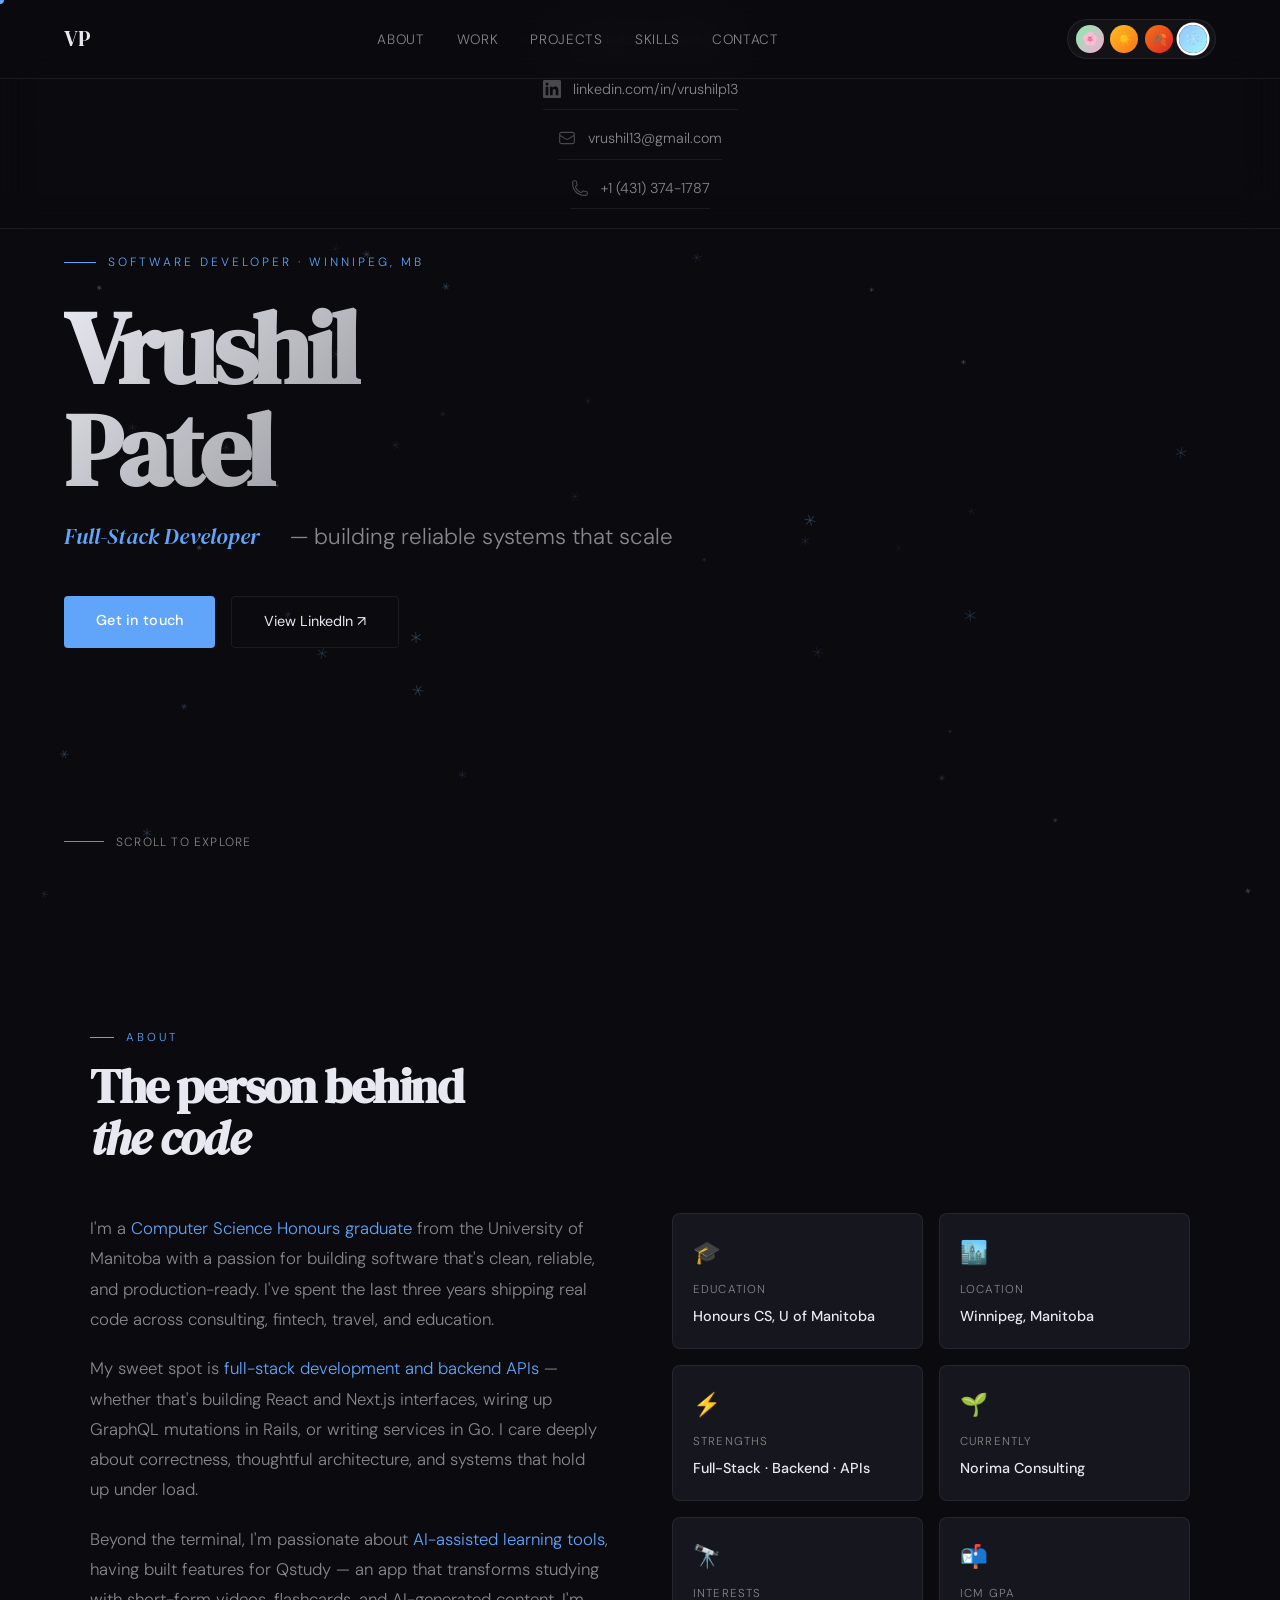
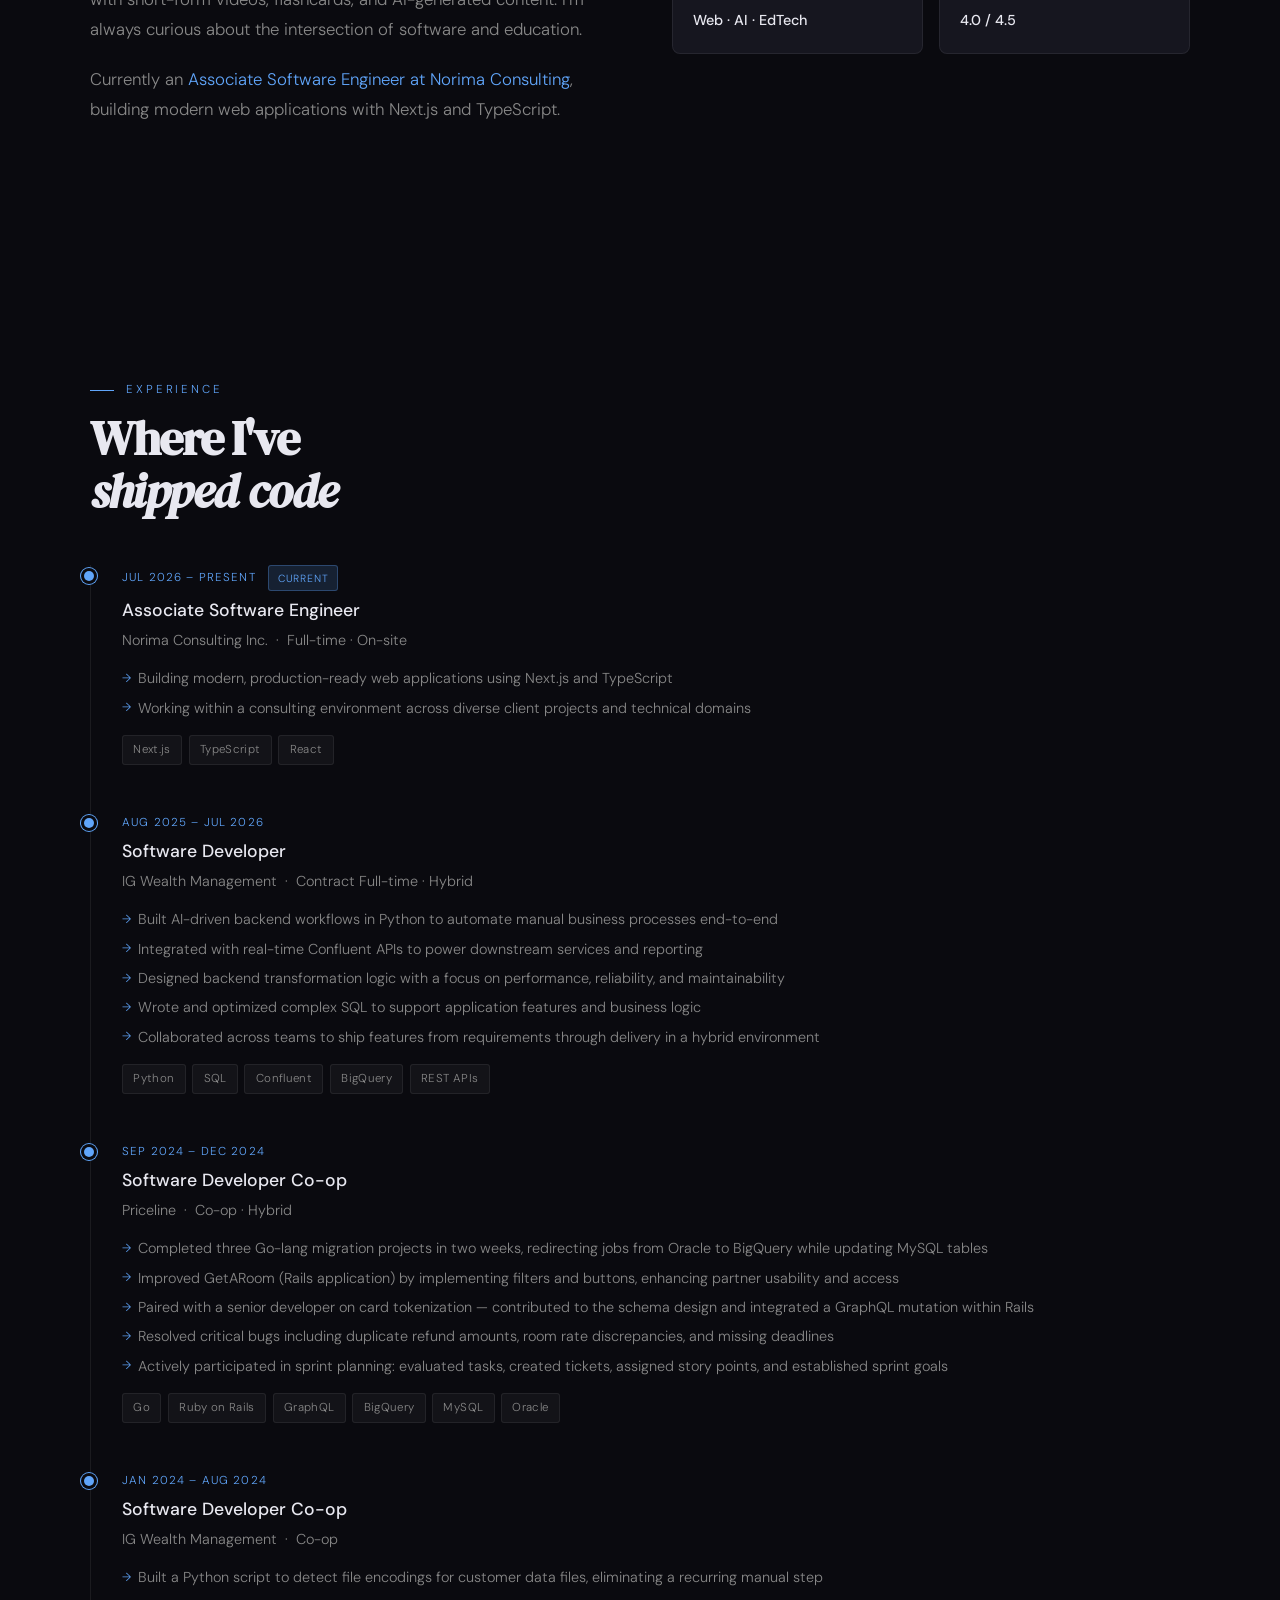
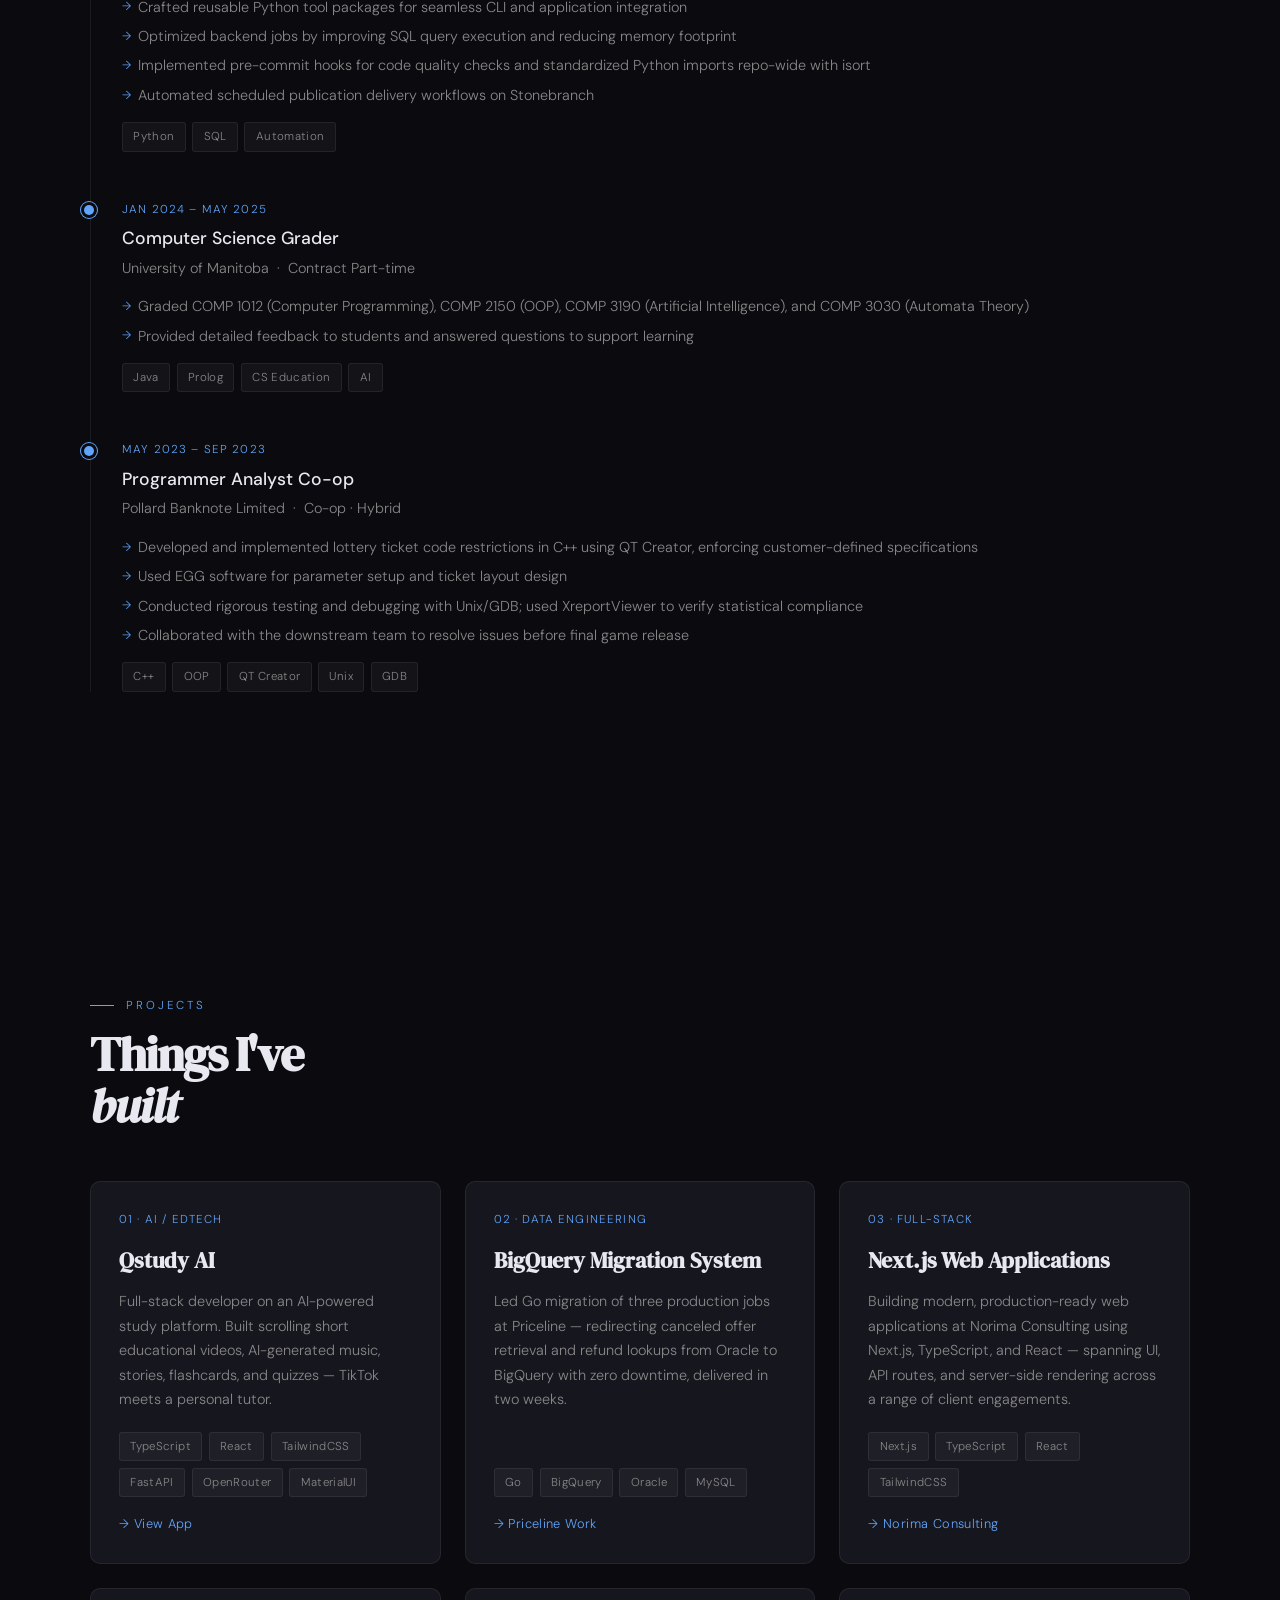
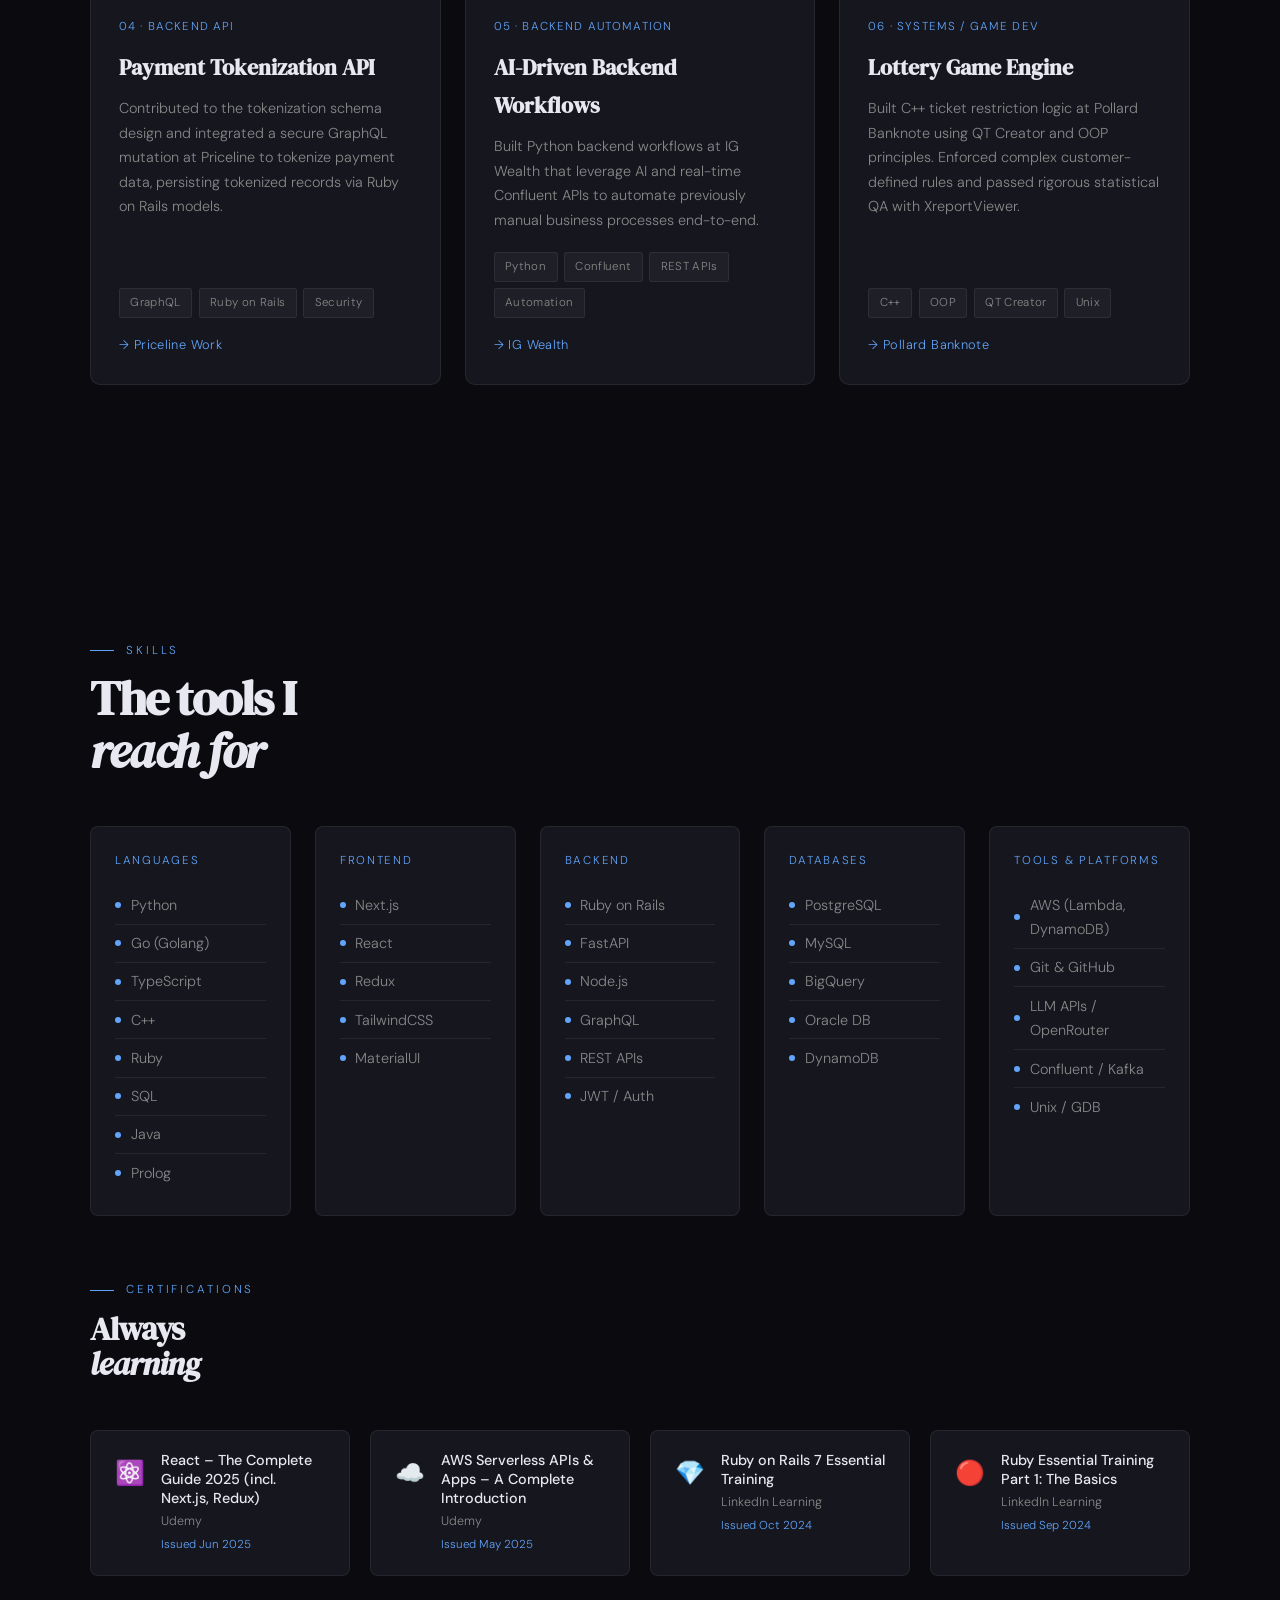
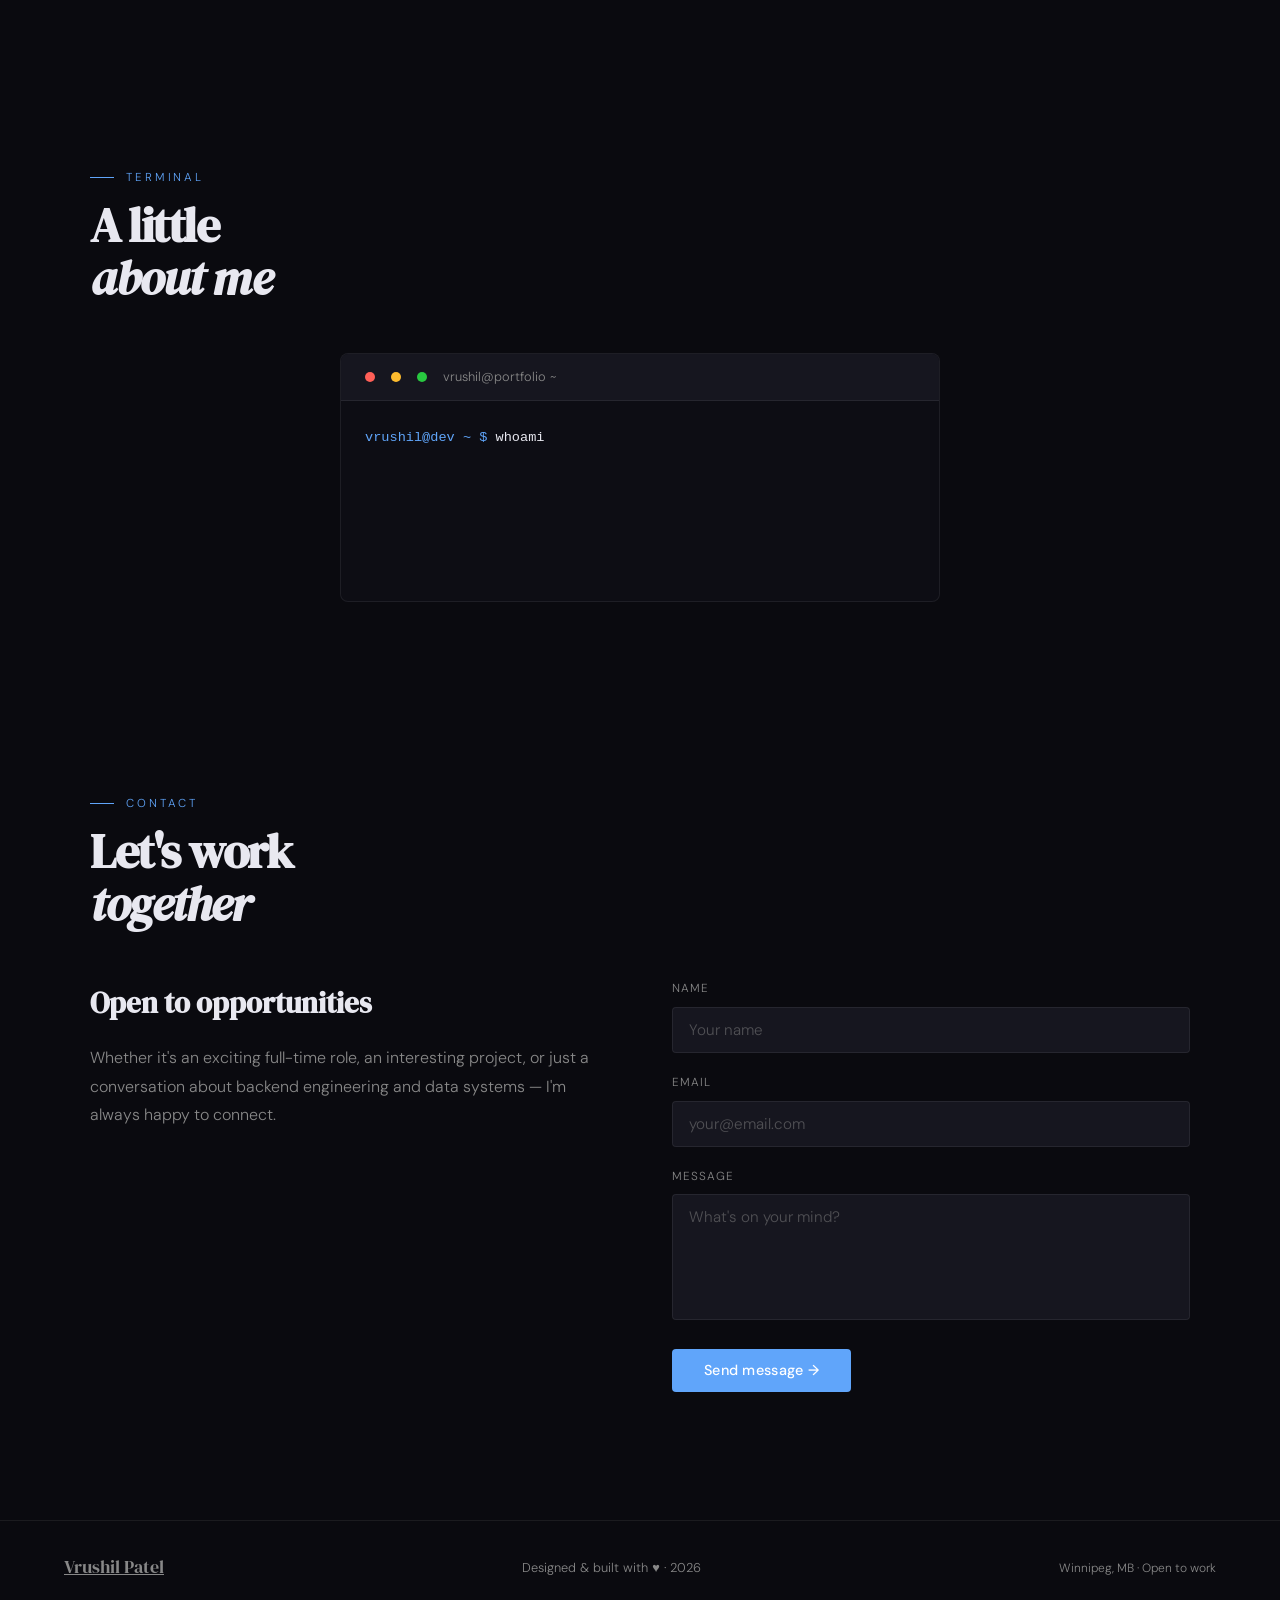
==== commit 23ba7a93: "Add files via upload" ====
--- a/index.html
+++ b/index.html
@@ -6,7 +6,7 @@
 <title>Vrushil Patel – Software Developer</title>
 <meta name="description" content="Vrushil Patel — Software Developer specializing in backend systems, data engineering, and APIs. Honours CS graduate from University of Manitoba.">
 <meta property="og:title" content="Vrushil Patel – Software Developer">
-<meta property="og:description" content="Backend engineer with experience at IGM Financial, Priceline, and Pollard Banknote. Go, Python, Ruby on Rails, GraphQL, SQL.">
+<meta property="og:description" content="Full-stack & backend engineer at Norima Consulting. Experience at IG Wealth Management, Priceline, and more. Next.js, TypeScript, Go, Ruby on Rails, Python, GraphQL.">
 <meta property="og:type" content="website">
 <meta name="twitter:card" content="summary_large_image">
 <link rel="canonical" href="https://vrushilpatel.dev">
@@ -146,6 +146,7 @@
 .fact-title{font-size:.72rem;letter-spacing:.1em;text-transform:uppercase;color:var(--muted);margin-bottom:.25rem}
 .fact-value{font-weight:500;color:var(--text);font-size:.9rem}
 
+/* TIMELINE */
 .timeline{position:relative;padding-left:2rem}
 .timeline::before{content:'';position:absolute;left:0;top:0;bottom:0;width:1px;background:var(--border)}
 .tl-item{position:relative;margin-bottom:3rem;opacity:0;transform:translateY(20px);transition:opacity .6s,transform .6s}
@@ -160,6 +161,7 @@
 .tech-tags{display:flex;flex-wrap:wrap;gap:.4rem}
 .tag{font-size:.72rem;padding:.25rem .65rem;border-radius:3px;background:rgba(255,255,255,.04);border:1px solid var(--border);color:var(--muted);letter-spacing:.03em}
 
+/* PROJECTS */
 .projects-grid{display:grid;grid-template-columns:repeat(auto-fit,minmax(300px,1fr));gap:1.5rem}
 .project-card{
   background:var(--card);border:1px solid var(--border);border-radius:10px;padding:1.75rem;
@@ -183,6 +185,7 @@
 .project-card.dashed:hover{transform:none;border-color:var(--border)}
 .project-card.dashed::before{display:none}
 
+/* SKILLS */
 .skills-grid{display:grid;grid-template-columns:repeat(auto-fit,minmax(200px,1fr));gap:1.5rem}
 .skill-group{background:var(--card);border:1px solid var(--border);border-radius:8px;padding:1.5rem}
 .skill-group-title{font-size:.72rem;letter-spacing:.15em;text-transform:uppercase;color:var(--accent);margin-bottom:1rem}
@@ -190,6 +193,21 @@
 .skill-item:last-child{border-bottom:none}
 .skill-dot{width:6px;height:6px;border-radius:50%;background:var(--accent);flex-shrink:0}
 
+/* CERTS */
+.certs-grid{display:grid;grid-template-columns:repeat(auto-fit,minmax(260px,1fr));gap:1.25rem;margin-top:3rem}
+.cert-card{
+  background:var(--card);border:1px solid var(--border);border-radius:8px;padding:1.25rem 1.5rem;
+  display:flex;align-items:flex-start;gap:1rem;
+  transition:border-color .2s,transform .2s;
+}
+.cert-card:hover{border-color:rgba(255,255,255,.15);transform:translateY(-2px)}
+.cert-icon{font-size:1.5rem;flex-shrink:0;margin-top:.1rem}
+.cert-body{}
+.cert-name{font-size:.9rem;font-weight:500;color:var(--text);margin-bottom:.2rem;line-height:1.3}
+.cert-issuer{font-size:.78rem;color:var(--muted)}
+.cert-date{font-size:.72rem;color:var(--accent);margin-top:.2rem}
+
+/* CONTACT */
 .contact-grid{display:grid;grid-template-columns:1fr 1fr;gap:4rem;align-items:start}
 .contact-info h3{font-family:'DM Serif Display',serif;font-size:1.8rem;margin-bottom:1rem;color:var(--text)}
 .contact-info p{color:var(--muted);line-height:1.8;margin-bottom:2rem}
@@ -213,6 +231,7 @@
 .form-status.success{display:block;background:rgba(34,197,94,.1);border:1px solid rgba(34,197,94,.2);color:#86efac}
 .form-status.error{display:block;background:rgba(239,68,68,.1);border:1px solid rgba(239,68,68,.2);color:#fca5a5}
 
+/* TERMINAL */
 .terminal{background:#0d0d14;border:1px solid var(--border);border-radius:8px;overflow:hidden;max-width:600px;margin:0 auto}
 .terminal-header{background:var(--card);padding:.75rem 1rem;display:flex;align-items:center;gap:.5rem;border-bottom:1px solid var(--border)}
 .t-dot{width:10px;height:10px;border-radius:50%}
@@ -235,6 +254,18 @@
 .reveal.visible{opacity:1;transform:none}
 
 #season-overlay{position:fixed;inset:0;z-index:500;pointer-events:none;opacity:0;transition:opacity .4s;background:radial-gradient(circle at center,var(--accent) 0%,transparent 70%)}
+
+/* CURRENT BADGE */
+.current-badge{
+  display:inline-block;font-size:.65rem;letter-spacing:.08em;text-transform:uppercase;
+  padding:.2rem .55rem;border-radius:3px;
+  background:rgba(96,165,250,.15);border:1px solid rgba(96,165,250,.3);
+  color:var(--accent);margin-left:.5rem;vertical-align:middle;
+}
+body.spring .current-badge{background:rgba(34,197,94,.15);border-color:rgba(34,197,94,.3)}
+body.summer .current-badge{background:rgba(245,158,11,.15);border-color:rgba(245,158,11,.3)}
+body.autumn .current-badge{background:rgba(234,88,12,.15);border-color:rgba(234,88,12,.3)}
+body.winter .current-badge{background:rgba(96,165,250,.15);border-color:rgba(96,165,250,.3)}
 
 @media(max-width:900px){
   nav{padding:1rem 1.5rem}
@@ -293,17 +324,18 @@
 
 <main id="main-content">
 
+<!-- HERO -->
 <section id="hero" aria-label="Hero section">
   <div class="hero-content">
     <div class="hero-eyebrow" aria-hidden="true">Software Developer · Winnipeg, MB</div>
     <h1 class="hero-name">Vrushil<br>Patel</h1>
     <p class="hero-title">
-      <span class="type-cycle" id="type-cycle" aria-live="polite" aria-label="Role descriptor">Backend Engineer</span>
+      <span class="type-cycle" id="type-cycle" aria-live="polite">Backend Engineer</span>
       &mdash; building reliable systems that scale
     </p>
     <div class="hero-btns">
       <a href="#contact" class="btn-primary">Get in touch</a>
-      <a href="#experience" class="btn-ghost">View my work</a>
+      <a href="https://linkedin.com/in/vrushilp13" class="btn-ghost" target="_blank" rel="noopener noreferrer">View LinkedIn ↗</a>
     </div>
   </div>
   <div class="scroll-indicator" aria-hidden="true">
@@ -312,16 +344,17 @@
   </div>
 </section>
 
+<!-- ABOUT -->
 <section id="about" aria-label="About me">
   <div class="container">
     <div class="section-label" aria-hidden="true">About</div>
     <h2 class="section-title reveal">The person behind<br><em style="font-style:italic;font-family:'DM Serif Display',serif">the code</em></h2>
     <div class="about-grid">
       <div class="about-bio reveal">
-        <p>I'm a <em>Computer Science Honours graduate</em> from the University of Manitoba with a passion for building backend systems that are clean, reliable, and production-ready. I've spent the last two years shipping real code across fintech, travel, and education.</p>
-        <p>My sweet spot is <em>data engineering and backend APIs</em> — whether that's designing ingestion pipelines in Python, migrating legacy Oracle jobs to Go, or wiring up GraphQL mutations with Rails. I care deeply about correctness, traceability, and systems that hold up under load.</p>
-        <p>Beyond the terminal, I volunteer as a full-stack developer on <em>Qstudy</em> — an AI-powered app that transforms studying with short-form videos, flashcards, and AI-generated learning content. I'm always curious about the intersection of software and education.</p>
-        <p>Currently at <em>IGM Financial</em>, building data infrastructure that powers real financial decisions.</p>
+        <p>I'm a <em>Computer Science Honours graduate</em> from the University of Manitoba with a passion for building software that's clean, reliable, and production-ready. I've spent the last three years shipping real code across consulting, fintech, travel, and education.</p>
+        <p>My sweet spot is <em>full-stack development and backend APIs</em> — whether that's building React and Next.js interfaces, wiring up GraphQL mutations in Rails, or writing services in Go. I care deeply about correctness, thoughtful architecture, and systems that hold up under load.</p>
+        <p>Beyond the terminal, I'm passionate about <em>AI-assisted learning tools</em>, having built features for Qstudy — an app that transforms studying with short-form videos, flashcards, and AI-generated content. I'm always curious about the intersection of software and education.</p>
+        <p>Currently an <em>Associate Software Engineer at Norima Consulting</em>, building modern web applications with Next.js and TypeScript.</p>
       </div>
       <div class="fact-cards reveal" role="list" aria-label="Quick facts">
         <div class="fact-card" role="listitem">
@@ -337,17 +370,17 @@
         <div class="fact-card" role="listitem">
           <div class="fact-icon" aria-hidden="true">⚡</div>
           <div class="fact-title">Strengths</div>
-          <div class="fact-value">Backend · Data · APIs</div>
+          <div class="fact-value">Full-Stack · Backend · APIs</div>
         </div>
         <div class="fact-card" role="listitem">
           <div class="fact-icon" aria-hidden="true">🌱</div>
           <div class="fact-title">Currently</div>
-          <div class="fact-value">IGM Financial</div>
+          <div class="fact-value">Norima Consulting</div>
         </div>
         <div class="fact-card" role="listitem">
           <div class="fact-icon" aria-hidden="true">🔭</div>
           <div class="fact-title">Interests</div>
-          <div class="fact-value">AI · EdTech · Systems</div>
+          <div class="fact-value">Web · AI · EdTech</div>
         </div>
         <div class="fact-card" role="listitem">
           <div class="fact-icon" aria-hidden="true">📬</div>
@@ -359,194 +392,294 @@
   </div>
 </section>
 
+<!-- EXPERIENCE -->
 <section id="experience" aria-label="Work experience">
   <div class="container">
     <div class="section-label" aria-hidden="true">Experience</div>
     <h2 class="section-title reveal">Where I've<br><em style="font-style:italic;font-family:'DM Serif Display',serif">shipped code</em></h2>
     <div class="timeline" role="list" aria-label="Work history timeline">
+
+      <!-- Norima -->
       <article class="tl-item" role="listitem">
         <div class="tl-dot" aria-hidden="true"></div>
-        <div class="tl-period">Jan 2024 – Aug 2024 &nbsp;·&nbsp; Aug 2025 – Present</div>
-        <h3 class="tl-role">Software Developer</h3>
-        <div class="tl-company">IGM Financial &nbsp;·&nbsp; Co-op &amp; Full-time</div>
+        <div class="tl-period">Jul 2026 – Present <span class="current-badge">Current</span></div>
+        <h3 class="tl-role">Associate Software Engineer</h3>
+        <div class="tl-company">Norima Consulting Inc. &nbsp;·&nbsp; Full-time · On-site</div>
         <ul class="tl-bullets" aria-label="Responsibilities">
-          <li>Build data ingestion pipelines using Python loaders and definition files to reliably load raw files into normalized RDL tables</li>
-          <li>Implement complex data transformations, validations, and comparisons to ensure data integrity and consistency across backend systems</li>
-          <li>Write and optimize complex SQL queries involving multi-table joins, lookup tables, filters, and aggregations to retrieve and validate business data</li>
+          <li>Building modern, production-ready web applications using Next.js and TypeScript</li>
+          <li>Working within a consulting environment across diverse client projects and technical domains</li>
         </ul>
         <div class="tech-tags" aria-label="Technologies used">
-          <span class="tag">Python</span><span class="tag">SQL</span><span class="tag">BigQuery</span><span class="tag">ETL</span><span class="tag">Data Pipelines</span>
-        </div>
-      </article>
+          <span class="tag">Next.js</span><span class="tag">TypeScript</span><span class="tag">React</span>
+        </div>
+      </article>
+
+      <!-- IG Wealth (full-time) -->
       <article class="tl-item" role="listitem">
         <div class="tl-dot" aria-hidden="true"></div>
-        <div class="tl-period">Sept 2024 – Dec 2024</div>
+        <div class="tl-period">Aug 2025 – Jul 2026</div>
         <h3 class="tl-role">Software Developer</h3>
-        <div class="tl-company">Priceline &nbsp;·&nbsp; Co-op</div>
+        <div class="tl-company">IG Wealth Management &nbsp;·&nbsp; Contract Full-time · Hybrid</div>
         <ul class="tl-bullets" aria-label="Responsibilities">
-          <li>Completed three Go migration projects in two weeks — redirecting canceled offer retrieval and refund record lookups from Oracle to BigQuery while updating MySQL tables</li>
-          <li>Implemented data transformation and normalization logic in Go to prepare BigQuery records for relational SQL insertion</li>
-          <li>Applied error handling and logging patterns in Go to detect, trace, and recover from partial batch failures</li>
-          <li>Designed and implemented a GraphQL mutation to securely tokenize payment data using Rails models</li>
-          <li>Improved Ruby on Rails application across models, views, and controllers for partner-facing features</li>
+          <li>Built AI-driven backend workflows in Python to automate manual business processes end-to-end</li>
+          <li>Integrated with real-time Confluent APIs to power downstream services and reporting</li>
+          <li>Designed backend transformation logic with a focus on performance, reliability, and maintainability</li>
+          <li>Wrote and optimized complex SQL to support application features and business logic</li>
+          <li>Collaborated across teams to ship features from requirements through delivery in a hybrid environment</li>
+        </ul>
+        <div class="tech-tags" aria-label="Technologies used">
+          <span class="tag">Python</span><span class="tag">SQL</span><span class="tag">Confluent</span><span class="tag">BigQuery</span><span class="tag">REST APIs</span>
+        </div>
+      </article>
+
+      <!-- Priceline -->
+      <article class="tl-item" role="listitem">
+        <div class="tl-dot" aria-hidden="true"></div>
+        <div class="tl-period">Sep 2024 – Dec 2024</div>
+        <h3 class="tl-role">Software Developer Co-op</h3>
+        <div class="tl-company">Priceline &nbsp;·&nbsp; Co-op · Hybrid</div>
+        <ul class="tl-bullets" aria-label="Responsibilities">
+          <li>Completed three Go-lang migration projects in two weeks, redirecting jobs from Oracle to BigQuery while updating MySQL tables</li>
+          <li>Improved GetARoom (Rails application) by implementing filters and buttons, enhancing partner usability and access</li>
+          <li>Paired with a senior developer on card tokenization — contributed to the schema design and integrated a GraphQL mutation within Rails</li>
+          <li>Resolved critical bugs including duplicate refund amounts, room rate discrepancies, and missing deadlines</li>
+          <li>Actively participated in sprint planning: evaluated tasks, created tickets, assigned story points, and established sprint goals</li>
         </ul>
         <div class="tech-tags" aria-label="Technologies used">
           <span class="tag">Go</span><span class="tag">Ruby on Rails</span><span class="tag">GraphQL</span><span class="tag">BigQuery</span><span class="tag">MySQL</span><span class="tag">Oracle</span>
         </div>
       </article>
+
+      <!-- IG Wealth co-op -->
       <article class="tl-item" role="listitem">
         <div class="tl-dot" aria-hidden="true"></div>
-        <div class="tl-period">Jan 2024 – Apr 2025</div>
-        <h3 class="tl-role">Grader</h3>
-        <div class="tl-company">University of Manitoba</div>
+        <div class="tl-period">Jan 2024 – Aug 2024</div>
+        <h3 class="tl-role">Software Developer Co-op</h3>
+        <div class="tl-company">IG Wealth Management &nbsp;·&nbsp; Co-op</div>
         <ul class="tl-bullets" aria-label="Responsibilities">
-          <li>Graded undergraduate CS courses: Computer Programming, Object-Oriented Programming, Artificial Intelligence, and Automata Theory across multiple terms</li>
+          <li>Built a Python script to detect file encodings for customer data files, eliminating a recurring manual step</li>
+          <li>Crafted reusable Python tool packages for seamless CLI and application integration</li>
+          <li>Optimized backend jobs by improving SQL query execution and reducing memory footprint</li>
+          <li>Implemented pre-commit hooks for code quality checks and standardized Python imports repo-wide with isort</li>
+          <li>Automated scheduled publication delivery workflows on Stonebranch</li>
         </ul>
         <div class="tech-tags" aria-label="Technologies used">
-          <span class="tag">Teaching</span><span class="tag">CS Education</span><span class="tag">AI</span>
-        </div>
-      </article>
+          <span class="tag">Python</span><span class="tag">SQL</span><span class="tag">Automation</span>
+        </div>
+      </article>
+
+      <!-- U of M Grader -->
       <article class="tl-item" role="listitem">
         <div class="tl-dot" aria-hidden="true"></div>
-        <div class="tl-period">May 2023 – Aug 2023</div>
-        <h3 class="tl-role">Programmer Analyst</h3>
-        <div class="tl-company">Pollard Banknote Limited &nbsp;·&nbsp; Co-op</div>
+        <div class="tl-period">Jan 2024 – May 2025</div>
+        <h3 class="tl-role">Computer Science Grader</h3>
+        <div class="tl-company">University of Manitoba &nbsp;·&nbsp; Contract Part-time</div>
         <ul class="tl-bullets" aria-label="Responsibilities">
-          <li>Designed and implemented lottery game logic using C++ OOP principles to enforce ticket restrictions and customer-defined rules</li>
+          <li>Graded COMP 1012 (Computer Programming), COMP 2150 (OOP), COMP 3190 (Artificial Intelligence), and COMP 3030 (Automata Theory)</li>
+          <li>Provided detailed feedback to students and answered questions to support learning</li>
         </ul>
         <div class="tech-tags" aria-label="Technologies used">
-          <span class="tag">C++</span><span class="tag">OOP</span><span class="tag">Game Logic</span>
-        </div>
-      </article>
+          <span class="tag">Java</span><span class="tag">Prolog</span><span class="tag">CS Education</span><span class="tag">AI</span>
+        </div>
+      </article>
+
+      <!-- Pollard Banknote -->
+      <article class="tl-item" role="listitem">
+        <div class="tl-dot" aria-hidden="true"></div>
+        <div class="tl-period">May 2023 – Sep 2023</div>
+        <h3 class="tl-role">Programmer Analyst Co-op</h3>
+        <div class="tl-company">Pollard Banknote Limited &nbsp;·&nbsp; Co-op · Hybrid</div>
+        <ul class="tl-bullets" aria-label="Responsibilities">
+          <li>Developed and implemented lottery ticket code restrictions in C++ using QT Creator, enforcing customer-defined specifications</li>
+          <li>Used EGG software for parameter setup and ticket layout design</li>
+          <li>Conducted rigorous testing and debugging with Unix/GDB; used XreportViewer to verify statistical compliance</li>
+          <li>Collaborated with the downstream team to resolve issues before final game release</li>
+        </ul>
+        <div class="tech-tags" aria-label="Technologies used">
+          <span class="tag">C++</span><span class="tag">OOP</span><span class="tag">QT Creator</span><span class="tag">Unix</span><span class="tag">GDB</span>
+        </div>
+      </article>
+
     </div>
   </div>
 </section>
 
+<!-- PROJECTS -->
 <section id="projects" aria-label="Projects">
   <div class="container">
     <div class="section-label" aria-hidden="true">Projects</div>
     <h2 class="section-title reveal">Things I've<br><em style="font-style:italic;font-family:'DM Serif Display',serif">built</em></h2>
     <div class="projects-grid">
       <article class="project-card reveal">
-        <div class="project-num">01 · Volunteer</div>
+        <div class="project-num">01 · AI / EdTech</div>
         <h3 class="project-name">Qstudy AI</h3>
-        <p class="project-desc">An AI-powered study platform for students on the go. Features scrolling short educational videos, AI-generated music, stories, flashcards, and quizzes — TikTok meets a personal tutor.</p>
+        <p class="project-desc">Full-stack developer on an AI-powered study platform. Built scrolling short educational videos, AI-generated music, stories, flashcards, and quizzes — TikTok meets a personal tutor.</p>
         <div class="tech-tags" style="margin-bottom:1rem">
           <span class="tag">TypeScript</span><span class="tag">React</span><span class="tag">TailwindCSS</span><span class="tag">FastAPI</span><span class="tag">OpenRouter</span><span class="tag">MaterialUI</span>
         </div>
         <div class="project-links">
-          <a href="#" class="project-link" aria-label="View Qstudy App">→ View App</a>
+          <a href="#" class="project-link">→ View App</a>
         </div>
       </article>
       <article class="project-card reveal">
         <div class="project-num">02 · Data Engineering</div>
         <h3 class="project-name">BigQuery Migration System</h3>
-        <p class="project-desc">Led Go migration of three production jobs at Priceline — redirecting canceled offer retrieval and refund lookups from Oracle to BigQuery with zero downtime. Delivered in two weeks.</p>
+        <p class="project-desc">Led Go migration of three production jobs at Priceline — redirecting canceled offer retrieval and refund lookups from Oracle to BigQuery with zero downtime, delivered in two weeks.</p>
         <div class="tech-tags" style="margin-bottom:1rem">
           <span class="tag">Go</span><span class="tag">BigQuery</span><span class="tag">Oracle</span><span class="tag">MySQL</span>
         </div>
         <div class="project-links">
-          <a href="#experience" class="project-link" aria-label="View Priceline experience">→ Priceline Work</a>
+          <a href="#experience" class="project-link">→ Priceline Work</a>
         </div>
       </article>
       <article class="project-card reveal">
-        <div class="project-num">03 · FinTech</div>
-        <h3 class="project-name">RDL Data Ingestion Framework</h3>
-        <p class="project-desc">Python-based ingestion pipeline framework at IGM Financial that reliably loads raw financial data files into normalized RDL tables with full validation and integrity checks.</p>
+        <div class="project-num">03 · Full-Stack</div>
+        <h3 class="project-name">Next.js Web Applications</h3>
+        <p class="project-desc">Building modern, production-ready web applications at Norima Consulting using Next.js, TypeScript, and React — spanning UI, API routes, and server-side rendering across a range of client engagements.</p>
         <div class="tech-tags" style="margin-bottom:1rem">
-          <span class="tag">Python</span><span class="tag">SQL</span><span class="tag">Data Validation</span><span class="tag">ETL</span>
+          <span class="tag">Next.js</span><span class="tag">TypeScript</span><span class="tag">React</span><span class="tag">TailwindCSS</span>
         </div>
         <div class="project-links">
-          <a href="#experience" class="project-link" aria-label="View IGM Financial experience">→ IGM Financial</a>
+          <a href="#experience" class="project-link">→ Norima Consulting</a>
         </div>
       </article>
       <article class="project-card reveal">
         <div class="project-num">04 · Backend API</div>
         <h3 class="project-name">Payment Tokenization API</h3>
-        <p class="project-desc">Designed and implemented a secure GraphQL mutation at Priceline to tokenize sensitive payment data and persist tokenized records using Ruby on Rails models with proper security controls.</p>
+        <p class="project-desc">Contributed to the tokenization schema design and integrated a secure GraphQL mutation at Priceline to tokenize payment data, persisting tokenized records via Ruby on Rails models.</p>
         <div class="tech-tags" style="margin-bottom:1rem">
           <span class="tag">GraphQL</span><span class="tag">Ruby on Rails</span><span class="tag">Security</span>
         </div>
         <div class="project-links">
-          <a href="#experience" class="project-link">→ Details</a>
+          <a href="#experience" class="project-link">→ Priceline Work</a>
         </div>
       </article>
       <article class="project-card reveal">
-        <div class="project-num">05 · Systems / Game Dev</div>
+        <div class="project-num">05 · Backend Automation</div>
+        <h3 class="project-name">AI-Driven Backend Workflows</h3>
+        <p class="project-desc">Built Python backend workflows at IG Wealth that leverage AI and real-time Confluent APIs to automate previously manual business processes end-to-end.</p>
+        <div class="tech-tags" style="margin-bottom:1rem">
+          <span class="tag">Python</span><span class="tag">Confluent</span><span class="tag">REST APIs</span><span class="tag">Automation</span>
+        </div>
+        <div class="project-links">
+          <a href="#experience" class="project-link">→ IG Wealth</a>
+        </div>
+      </article>
+      <article class="project-card reveal">
+        <div class="project-num">06 · Systems / Game Dev</div>
         <h3 class="project-name">Lottery Game Engine</h3>
-        <p class="project-desc">Built from scratch in C++ at Pollard Banknote — enforcing complex ticket restriction logic and customer-defined rules for lottery game mechanics using OOP design principles.</p>
+        <p class="project-desc">Built C++ ticket restriction logic at Pollard Banknote using QT Creator and OOP principles. Enforced complex customer-defined rules and passed rigorous statistical QA with XreportViewer.</p>
         <div class="tech-tags" style="margin-bottom:1rem">
-          <span class="tag">C++</span><span class="tag">OOP</span><span class="tag">Systems</span>
+          <span class="tag">C++</span><span class="tag">OOP</span><span class="tag">QT Creator</span><span class="tag">Unix</span>
         </div>
         <div class="project-links">
           <a href="#experience" class="project-link">→ Pollard Banknote</a>
         </div>
-      </article>
-      <article class="project-card dashed reveal" aria-hidden="true">
-        <div style="font-size:2rem;margin-bottom:.75rem">🚧</div>
-        <div class="project-num">Next project</div>
-        <div class="project-name" style="font-size:1.1rem;font-family:'DM Serif Display',serif">Always building</div>
-        <p class="project-desc" style="font-size:.85rem;margin-bottom:0">More coming soon</p>
       </article>
     </div>
   </div>
 </section>
 
+<!-- SKILLS -->
 <section id="skills" aria-label="Technical skills">
   <div class="container">
     <div class="section-label" aria-hidden="true">Skills</div>
     <h2 class="section-title reveal">The tools I<br><em style="font-style:italic;font-family:'DM Serif Display',serif">reach for</em></h2>
     <div class="skills-grid reveal">
-      <div class="skill-group" role="list" aria-label="Programming languages">
+      <div class="skill-group" role="list" aria-label="Languages">
         <div class="skill-group-title">Languages</div>
-        <div class="skill-item" role="listitem"><span class="skill-dot" aria-hidden="true"></span>Python</div>
-        <div class="skill-item" role="listitem"><span class="skill-dot" aria-hidden="true"></span>Go (Golang)</div>
-        <div class="skill-item" role="listitem"><span class="skill-dot" aria-hidden="true"></span>TypeScript</div>
-        <div class="skill-item" role="listitem"><span class="skill-dot" aria-hidden="true"></span>C++</div>
-        <div class="skill-item" role="listitem"><span class="skill-dot" aria-hidden="true"></span>Ruby</div>
-        <div class="skill-item" role="listitem"><span class="skill-dot" aria-hidden="true"></span>SQL</div>
+        <div class="skill-item" role="listitem"><span class="skill-dot"></span>Python</div>
+        <div class="skill-item" role="listitem"><span class="skill-dot"></span>Go (Golang)</div>
+        <div class="skill-item" role="listitem"><span class="skill-dot"></span>TypeScript</div>
+        <div class="skill-item" role="listitem"><span class="skill-dot"></span>C++</div>
+        <div class="skill-item" role="listitem"><span class="skill-dot"></span>Ruby</div>
+        <div class="skill-item" role="listitem"><span class="skill-dot"></span>SQL</div>
+        <div class="skill-item" role="listitem"><span class="skill-dot"></span>Java</div>
+        <div class="skill-item" role="listitem"><span class="skill-dot"></span>Prolog</div>
       </div>
-      <div class="skill-group" role="list" aria-label="Backend technologies">
+      <div class="skill-group" role="list" aria-label="Frontend">
+        <div class="skill-group-title">Frontend</div>
+        <div class="skill-item" role="listitem"><span class="skill-dot"></span>Next.js</div>
+        <div class="skill-item" role="listitem"><span class="skill-dot"></span>React</div>
+        <div class="skill-item" role="listitem"><span class="skill-dot"></span>Redux</div>
+        <div class="skill-item" role="listitem"><span class="skill-dot"></span>TailwindCSS</div>
+        <div class="skill-item" role="listitem"><span class="skill-dot"></span>MaterialUI</div>
+      </div>
+      <div class="skill-group" role="list" aria-label="Backend">
         <div class="skill-group-title">Backend</div>
-        <div class="skill-item" role="listitem"><span class="skill-dot" aria-hidden="true"></span>Ruby on Rails</div>
-        <div class="skill-item" role="listitem"><span class="skill-dot" aria-hidden="true"></span>FastAPI</div>
-        <div class="skill-item" role="listitem"><span class="skill-dot" aria-hidden="true"></span>GraphQL</div>
-        <div class="skill-item" role="listitem"><span class="skill-dot" aria-hidden="true"></span>REST APIs</div>
-        <div class="skill-item" role="listitem"><span class="skill-dot" aria-hidden="true"></span>Data Pipelines</div>
-        <div class="skill-item" role="listitem"><span class="skill-dot" aria-hidden="true"></span>ETL Systems</div>
-      </div>
-      <div class="skill-group" role="list" aria-label="Frontend technologies">
-        <div class="skill-group-title">Frontend</div>
-        <div class="skill-item" role="listitem"><span class="skill-dot" aria-hidden="true"></span>React</div>
-        <div class="skill-item" role="listitem"><span class="skill-dot" aria-hidden="true"></span>Next.js</div>
-        <div class="skill-item" role="listitem"><span class="skill-dot" aria-hidden="true"></span>TailwindCSS</div>
-        <div class="skill-item" role="listitem"><span class="skill-dot" aria-hidden="true"></span>MaterialUI</div>
+        <div class="skill-item" role="listitem"><span class="skill-dot"></span>Ruby on Rails</div>
+        <div class="skill-item" role="listitem"><span class="skill-dot"></span>FastAPI</div>
+        <div class="skill-item" role="listitem"><span class="skill-dot"></span>Node.js</div>
+        <div class="skill-item" role="listitem"><span class="skill-dot"></span>GraphQL</div>
+        <div class="skill-item" role="listitem"><span class="skill-dot"></span>REST APIs</div>
+        <div class="skill-item" role="listitem"><span class="skill-dot"></span>JWT / Auth</div>
       </div>
       <div class="skill-group" role="list" aria-label="Databases">
         <div class="skill-group-title">Databases</div>
-        <div class="skill-item" role="listitem"><span class="skill-dot" aria-hidden="true"></span>BigQuery</div>
-        <div class="skill-item" role="listitem"><span class="skill-dot" aria-hidden="true"></span>MySQL</div>
-        <div class="skill-item" role="listitem"><span class="skill-dot" aria-hidden="true"></span>Oracle DB</div>
-        <div class="skill-item" role="listitem"><span class="skill-dot" aria-hidden="true"></span>PostgreSQL</div>
+        <div class="skill-item" role="listitem"><span class="skill-dot"></span>PostgreSQL</div>
+        <div class="skill-item" role="listitem"><span class="skill-dot"></span>MySQL</div>
+        <div class="skill-item" role="listitem"><span class="skill-dot"></span>BigQuery</div>
+        <div class="skill-item" role="listitem"><span class="skill-dot"></span>Oracle DB</div>
+        <div class="skill-item" role="listitem"><span class="skill-dot"></span>DynamoDB</div>
       </div>
-      <div class="skill-group" role="list" aria-label="Tools and concepts">
-        <div class="skill-group-title">Tools &amp; Concepts</div>
-        <div class="skill-item" role="listitem"><span class="skill-dot" aria-hidden="true"></span>Git &amp; GitHub</div>
-        <div class="skill-item" role="listitem"><span class="skill-dot" aria-hidden="true"></span>LLM APIs / OpenRouter</div>
-        <div class="skill-item" role="listitem"><span class="skill-dot" aria-hidden="true"></span>OOP Design</div>
-        <div class="skill-item" role="listitem"><span class="skill-dot" aria-hidden="true"></span>Data Integrity</div>
-        <div class="skill-item" role="listitem"><span class="skill-dot" aria-hidden="true"></span>Error Handling</div>
-        <div class="skill-item" role="listitem"><span class="skill-dot" aria-hidden="true"></span>Batch Processing</div>
+      <div class="skill-group" role="list" aria-label="Tools">
+        <div class="skill-group-title">Tools & Platforms</div>
+        <div class="skill-item" role="listitem"><span class="skill-dot"></span>AWS (Lambda, DynamoDB)</div>
+        <div class="skill-item" role="listitem"><span class="skill-dot"></span>Git &amp; GitHub</div>
+        <div class="skill-item" role="listitem"><span class="skill-dot"></span>LLM APIs / OpenRouter</div>
+        <div class="skill-item" role="listitem"><span class="skill-dot"></span>Confluent / Kafka</div>
+        <div class="skill-item" role="listitem"><span class="skill-dot"></span>Unix / GDB</div>
+      </div>
+    </div>
+
+    <!-- CERTIFICATIONS -->
+    <div style="margin-top:4rem">
+      <div class="section-label" aria-hidden="true">Certifications</div>
+      <h3 class="section-title reveal" style="font-size:clamp(1.5rem,3vw,2rem);margin-bottom:1.5rem">Always<br><em style="font-style:italic;font-family:'DM Serif Display',serif">learning</em></h3>
+      <div class="certs-grid reveal">
+        <div class="cert-card">
+          <div class="cert-icon">⚛️</div>
+          <div class="cert-body">
+            <div class="cert-name">React – The Complete Guide 2025 (incl. Next.js, Redux)</div>
+            <div class="cert-issuer">Udemy</div>
+            <div class="cert-date">Issued Jun 2025</div>
+          </div>
+        </div>
+        <div class="cert-card">
+          <div class="cert-icon">☁️</div>
+          <div class="cert-body">
+            <div class="cert-name">AWS Serverless APIs & Apps – A Complete Introduction</div>
+            <div class="cert-issuer">Udemy</div>
+            <div class="cert-date">Issued May 2025</div>
+          </div>
+        </div>
+        <div class="cert-card">
+          <div class="cert-icon">💎</div>
+          <div class="cert-body">
+            <div class="cert-name">Ruby on Rails 7 Essential Training</div>
+            <div class="cert-issuer">LinkedIn Learning</div>
+            <div class="cert-date">Issued Oct 2024</div>
+          </div>
+        </div>
+        <div class="cert-card">
+          <div class="cert-icon">🔴</div>
+          <div class="cert-body">
+            <div class="cert-name">Ruby Essential Training Part 1: The Basics</div>
+            <div class="cert-issuer">LinkedIn Learning</div>
+            <div class="cert-date">Issued Sep 2024</div>
+          </div>
+        </div>
       </div>
     </div>
   </div>
 </section>
 
+<!-- TERMINAL -->
 <section aria-label="Interactive terminal" style="padding:4rem 4rem">
   <div class="container">
     <div class="section-label" aria-hidden="true">Terminal</div>
     <h2 class="section-title reveal">A little<br><em style="font-style:italic;font-family:'DM Serif Display',serif">about me</em></h2>
-    <div class="terminal reveal" role="region" aria-label="Interactive terminal showing personal info">
+    <div class="terminal reveal" role="region" aria-label="Terminal showing personal info">
       <div class="terminal-header" aria-hidden="true">
         <span class="t-dot t-red"></span>
         <span class="t-dot t-yellow"></span>
@@ -558,6 +691,7 @@
   </div>
 </section>
 
+<!-- CONTACT -->
 <section id="contact" aria-label="Contact">
   <div class="container">
     <div class="section-label" aria-hidden="true">Contact</div>
@@ -565,15 +699,15 @@
     <div class="contact-grid">
       <div class="contact-info reveal">
         <h3>Open to opportunities</h3>
-        <p>Whether it's a full-time role, an interesting project, or just a conversation about backend engineering and data systems — I'm always happy to connect.</p>
+        <p>Whether it's an exciting full-time role, an interesting project, or just a conversation about backend engineering and data systems — I'm always happy to connect.</p>
         <nav class="social-links" aria-label="Social links">
           <a href="https://github.com/vrushil13" class="social-link" target="_blank" rel="noopener noreferrer" aria-label="GitHub profile">
             <svg class="social-icon" viewBox="0 0 24 24" fill="currentColor" aria-hidden="true"><path d="M12 2C6.477 2 2 6.484 2 12.017c0 4.425 2.865 8.18 6.839 9.504.5.092.682-.217.682-.483 0-.237-.008-.868-.013-1.703-2.782.605-3.369-1.343-3.369-1.343-.454-1.158-1.11-1.466-1.11-1.466-.908-.62.069-.608.069-.608 1.003.07 1.531 1.032 1.531 1.032.892 1.53 2.341 1.088 2.91.832.092-.647.35-1.088.636-1.338-2.22-.253-4.555-1.113-4.555-4.951 0-1.093.39-1.988 1.029-2.688-.103-.253-.446-1.272.098-2.65 0 0 .84-.27 2.75 1.026A9.564 9.564 0 0112 6.844c.85.004 1.705.115 2.504.337 1.909-1.296 2.747-1.027 2.747-1.027.546 1.379.202 2.398.1 2.651.64.7 1.028 1.595 1.028 2.688 0 3.848-2.339 4.695-4.566 4.943.359.309.678.92.678 1.855 0 1.338-.012 2.419-.012 2.747 0 .268.18.58.688.482A10.019 10.019 0 0022 12.017C22 6.484 17.522 2 12 2z"/></svg>
             github.com/vrushil13
           </a>
-          <a href="https://linkedin.com/in/vrushil13" class="social-link" target="_blank" rel="noopener noreferrer" aria-label="LinkedIn profile">
+          <a href="https://linkedin.com/in/vrushilp13" class="social-link" target="_blank" rel="noopener noreferrer" aria-label="LinkedIn profile">
             <svg class="social-icon" viewBox="0 0 24 24" fill="currentColor" aria-hidden="true"><path d="M20.447 20.452h-3.554v-5.569c0-1.328-.027-3.037-1.852-3.037-1.853 0-2.136 1.445-2.136 2.939v5.667H9.351V9h3.414v1.561h.046c.477-.9 1.637-1.85 3.37-1.85 3.601 0 4.267 2.37 4.267 5.455v6.286zM5.337 7.433a2.062 2.062 0 01-2.063-2.065 2.064 2.064 0 112.063 2.065zm1.782 13.019H3.555V9h3.564v11.452zM22.225 0H1.771C.792 0 0 .774 0 1.729v20.542C0 23.227.792 24 1.771 24h20.451C23.2 24 24 23.227 24 22.271V1.729C24 .774 23.2 0 22.222 0h.003z"/></svg>
-            linkedin.com/in/vrushil13
+            linkedin.com/in/vrushilp13
           </a>
           <a href="mailto:vrushil13@gmail.com" class="social-link" aria-label="Send email">
             <svg class="social-icon" viewBox="0 0 24 24" fill="none" stroke="currentColor" stroke-width="1.5" aria-hidden="true"><path stroke-linecap="round" stroke-linejoin="round" d="M21.75 6.75v10.5a2.25 2.25 0 01-2.25 2.25h-15a2.25 2.25 0 01-2.25-2.25V6.75m19.5 0A2.25 2.25 0 0019.5 4.5h-15a2.25 2.25 0 00-2.25 2.25m19.5 0v.243a2.25 2.25 0 01-1.07 1.916l-7.5 4.615a2.25 2.25 0 01-2.36 0L3.32 8.91a2.25 2.25 0 01-1.07-1.916V6.75"/></svg>
@@ -599,7 +733,6 @@
             <label for="message">Message</label>
             <textarea id="message" name="message" rows="5" placeholder="What's on your mind?" required aria-required="true"></textarea>
           </div>
-          <!-- Honeypot anti-spam field -->
           <input type="text" id="hp" name="hp" style="display:none;position:absolute;left:-9999px" tabindex="-1" aria-hidden="true" autocomplete="off">
           <button type="button" class="btn-primary" id="send-btn" onclick="handleContact()">Send message →</button>
           <div class="form-status" id="form-status" role="alert" aria-live="polite"></div>
@@ -620,10 +753,9 @@
 <script>
 'use strict';
 
-// Year
 document.getElementById('year').textContent = new Date().getFullYear();
 
-// Custom cursor (desktop only)
+// CURSOR
 const cursor = document.getElementById('cursor');
 if (window.matchMedia('(pointer: fine)').matches) {
   document.addEventListener('mousemove', e => {
@@ -634,20 +766,17 @@
     el.addEventListener('mouseenter', () => { cursor.style.width='20px';cursor.style.height='20px';cursor.style.opacity='.5'; });
     el.addEventListener('mouseleave', () => { cursor.style.width='8px';cursor.style.height='8px';cursor.style.opacity='1'; });
   });
-} else {
-  cursor.style.display = 'none';
-}
-
-// Scroll progress
+} else { cursor.style.display='none'; }
+
+// SCROLL PROGRESS + NAV COMPACT
 const progress = document.getElementById('progress');
 window.addEventListener('scroll', () => {
   const pct = (window.scrollY / (document.body.scrollHeight - window.innerHeight)) * 100;
   progress.style.width = Math.min(pct, 100) + '%';
-  // Compact nav
   document.querySelector('nav').classList.toggle('scrolled', window.scrollY > 50);
 }, { passive: true });
 
-// Hamburger
+// HAMBURGER
 const hamburger = document.getElementById('hamburger');
 const navMenu = document.getElementById('nav-menu');
 hamburger.addEventListener('click', () => {
@@ -658,15 +787,15 @@
   a.addEventListener('click', () => { navMenu.classList.remove('open'); hamburger.setAttribute('aria-expanded','false'); });
 });
 
-// Reveal on scroll
+// REVEAL ON SCROLL
 const revealEls = document.querySelectorAll('.reveal,.tl-item');
 const observer = new IntersectionObserver(entries => {
   entries.forEach(e => { if (e.isIntersecting) { e.target.classList.add('visible'); observer.unobserve(e.target); } });
 }, { threshold: 0.1 });
 revealEls.forEach(el => observer.observe(el));
 
-// Type cycle
-const words = ['Backend Engineer','Data Engineer','Go Developer','Python Developer','Full-Stack Dev','Problem Solver','Systems Thinker','API Craftsman'];
+// TYPE CYCLE
+const words = ['Full-Stack Developer','Backend Engineer','Next.js Developer','React Developer','TypeScript Developer','Go Developer','Python Developer','Problem Solver'];
 let wi=0,ci=0,deleting=false;
 const typeEl = document.getElementById('type-cycle');
 const prefersReducedMotion = window.matchMedia('(prefers-reduced-motion: reduce)').matches;
@@ -685,12 +814,12 @@
   typeStep();
 }
 
-// Season system
+// SEASONS
 const SEASONS = {
-  spring:{ accent:'#22c55e', accent2:'#f472b6', pColor:[134,239,172], pShape:'petal' },
-  summer:{ accent:'#f59e0b', accent2:'#f97316', pColor:[251,191,36],  pShape:'ray'   },
-  autumn:{ accent:'#ea580c', accent2:'#dc2626', pColor:[249,115,22],  pShape:'leaf'  },
-  winter:{ accent:'#60a5fa', accent2:'#a5f3fc', pColor:[147,197,253], pShape:'snow'  }
+  spring:{ pColor:[134,239,172], pShape:'petal' },
+  summer:{ pColor:[251,191,36],  pShape:'ray'   },
+  autumn:{ pColor:[249,115,22],  pShape:'leaf'  },
+  winter:{ pColor:[147,197,253], pShape:'snow'  }
 };
 let currentSeason = 'winter';
 
@@ -720,7 +849,7 @@
   if (saved && SEASONS[saved]) setSeason(saved);
 } catch(e) {}
 
-// Canvas particles
+// CANVAS PARTICLES
 const canvas = document.getElementById('bg-canvas');
 const ctx = canvas.getContext('2d');
 let particles = [], animFrame;
@@ -757,8 +886,7 @@
   ctx.rotate(p.rot);
   const c = `rgba(${p.rgb[0]},${p.rgb[1]},${p.rgb[2]},0.85)`;
   if (p.shape === 'snow') {
-    ctx.strokeStyle = c;
-    ctx.lineWidth = 1;
+    ctx.strokeStyle = c; ctx.lineWidth = 1;
     for (let i=0;i<6;i++){
       ctx.beginPath();
       const a=(i/6)*Math.PI*2;
@@ -805,20 +933,24 @@
 }, { passive: true });
 initParticles();
 
-// Terminal typewriter
+// TERMINAL
 const termLines = [
   {type:'cmd',  text:'whoami'},
-  {type:'out',  text:'vrushil-patel  →  software developer & data engineer'},
+  {type:'out',  text:'vrushil-patel  →  associate software engineer & full-stack developer'},
+  {type:'cmd',  text:'cat current.txt'},
+  {type:'hi',   text:'Norima Consulting Inc. — Associate SWE  ·  Jul 2026 – present'},
   {type:'cmd',  text:'cat skills.txt'},
-  {type:'hi',   text:'Go · Python · Ruby on Rails · GraphQL · SQL · BigQuery · TypeScript · C++'},
+  {type:'hi',   text:'Next.js · TypeScript · React · Go · Ruby on Rails · Python · GraphQL · SQL'},
   {type:'cmd',  text:'cat experience.txt'},
-  {type:'out',  text:'↳ IGM Financial       (Jan 2024–Aug 2024 · Aug 2025–present)'},
-  {type:'out',  text:'↳ Priceline           (Sep 2024–Dec 2024)'},
-  {type:'out',  text:'↳ Pollard Banknote    (May 2023–Aug 2023)'},
+  {type:'out',  text:'↳ Norima Consulting     (Jul 2026–present)'},
+  {type:'out',  text:'↳ IG Wealth Management  (Aug 2025–Jul 2026)'},
+  {type:'out',  text:'↳ Priceline             (Sep 2024–Dec 2024)'},
+  {type:'out',  text:'↳ IG Wealth Management  (Jan 2024–Aug 2024)'},
+  {type:'out',  text:'↳ Pollard Banknote      (May 2023–Sep 2023)'},
   {type:'cmd',  text:'echo $EDUCATION'},
-  {type:'out',  text:'Honours BSc Computer Science — University of Manitoba (2021–2025)'},
+  {type:'out',  text:'BSc Honours Computer Science — University of Manitoba (2021–2025)'},
   {type:'cmd',  text:'echo $STATUS'},
-  {type:'hi',   text:'✓  Open to new opportunities — Winnipeg, MB · vrushil13@gmail.com'},
+  {type:'hi',   text:'✓  vrushil13@gmail.com  ·  Winnipeg, MB  ·  linkedin.com/in/vrushilp13'},
   {type:'cmd',  text:'_'},
 ];
 const termEl = document.getElementById('terminal-body');
@@ -868,15 +1000,12 @@
   });
 }
 
-// Contact form
+// CONTACT FORM
 let lastSent = 0;
 function handleContact() {
-  if (document.getElementById('hp').value) return; // honeypot
+  if (document.getElementById('hp').value) return;
   const now = Date.now();
-  if (now - lastSent < 30000) {
-    showStatus('Please wait 30 seconds before sending another message.', false);
-    return;
-  }
+  if (now - lastSent < 30000) { showStatus('Please wait 30 seconds before sending again.', false); return; }
   const name = sanitize(document.getElementById('name').value.trim());
   const email = sanitize(document.getElementById('email').value.trim());
   const msg = sanitize(document.getElementById('message').value.trim());
@@ -887,8 +1016,7 @@
   btn.textContent = 'Sending…';
   btn.disabled = true;
   btn.setAttribute('aria-busy','true');
-  // In production: replace with your API call (Resend, EmailJS, etc.)
-  // Example: fetch('/api/contact', { method:'POST', body: JSON.stringify({name,email,msg}) })
+  // Replace this block with EmailJS or Resend for real email sending — see README
   setTimeout(() => {
     lastSent = Date.now();
     btn.textContent = 'Send message →';
@@ -901,9 +1029,7 @@
   }, 1200);
 }
 
-function sanitize(str) {
-  return str.replace(/<[^>]*>/g,'').substring(0,2000);
-}
+function sanitize(str) { return str.replace(/<[^>]*>/g,'').substring(0,2000); }
 
 function showStatus(msg, ok) {
   const el = document.getElementById('form-status');
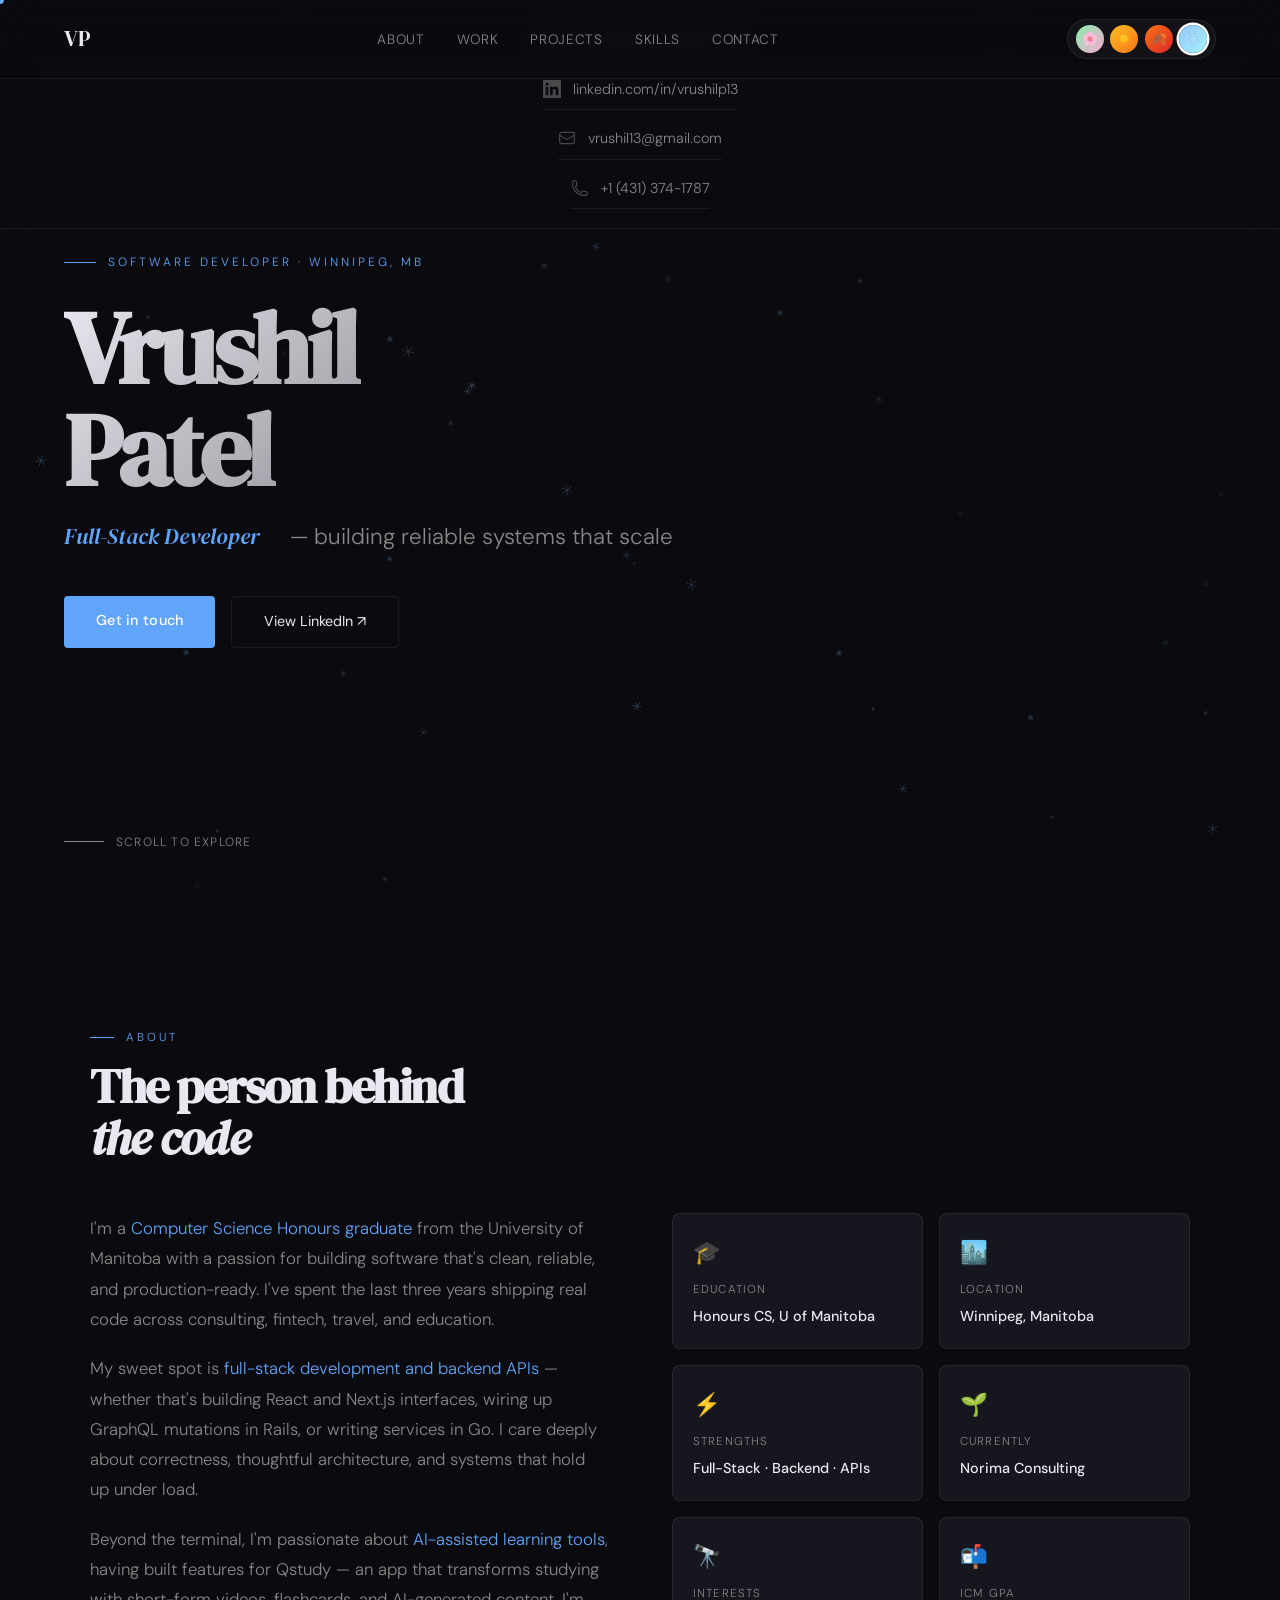
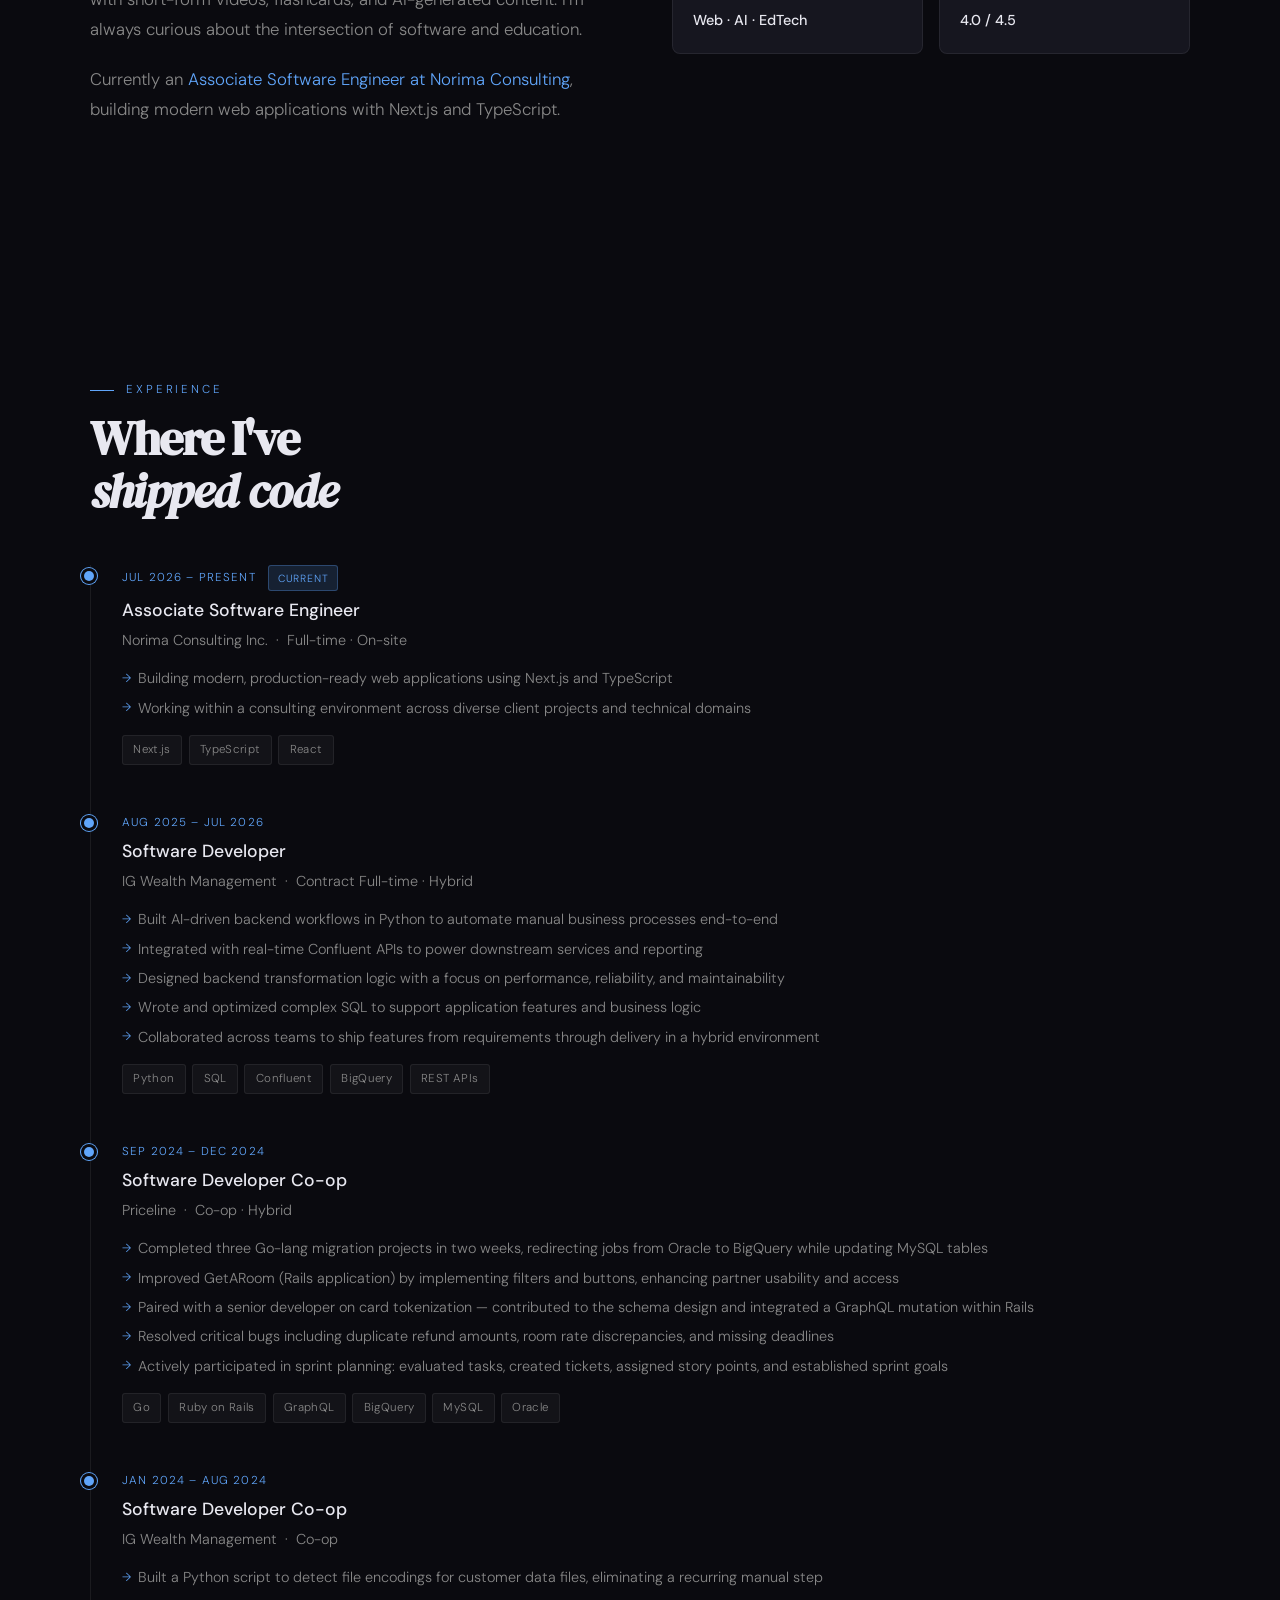
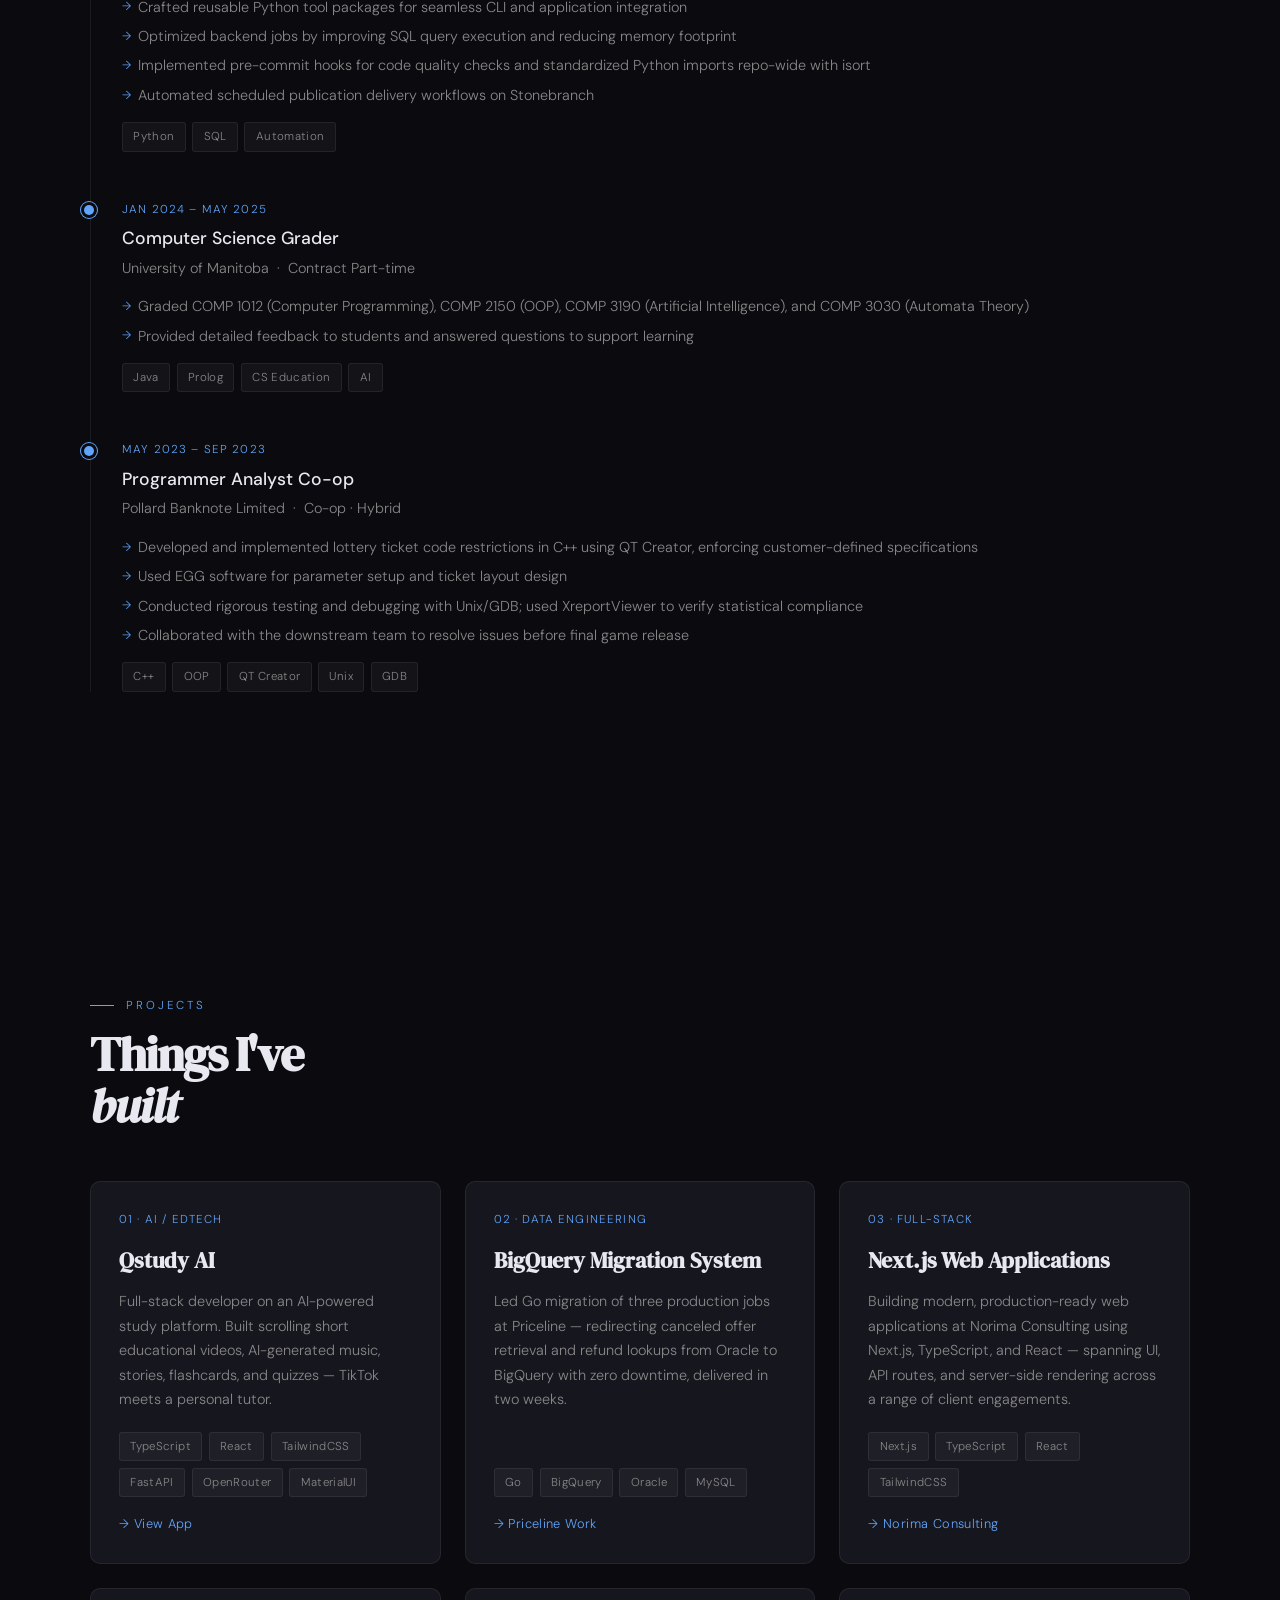
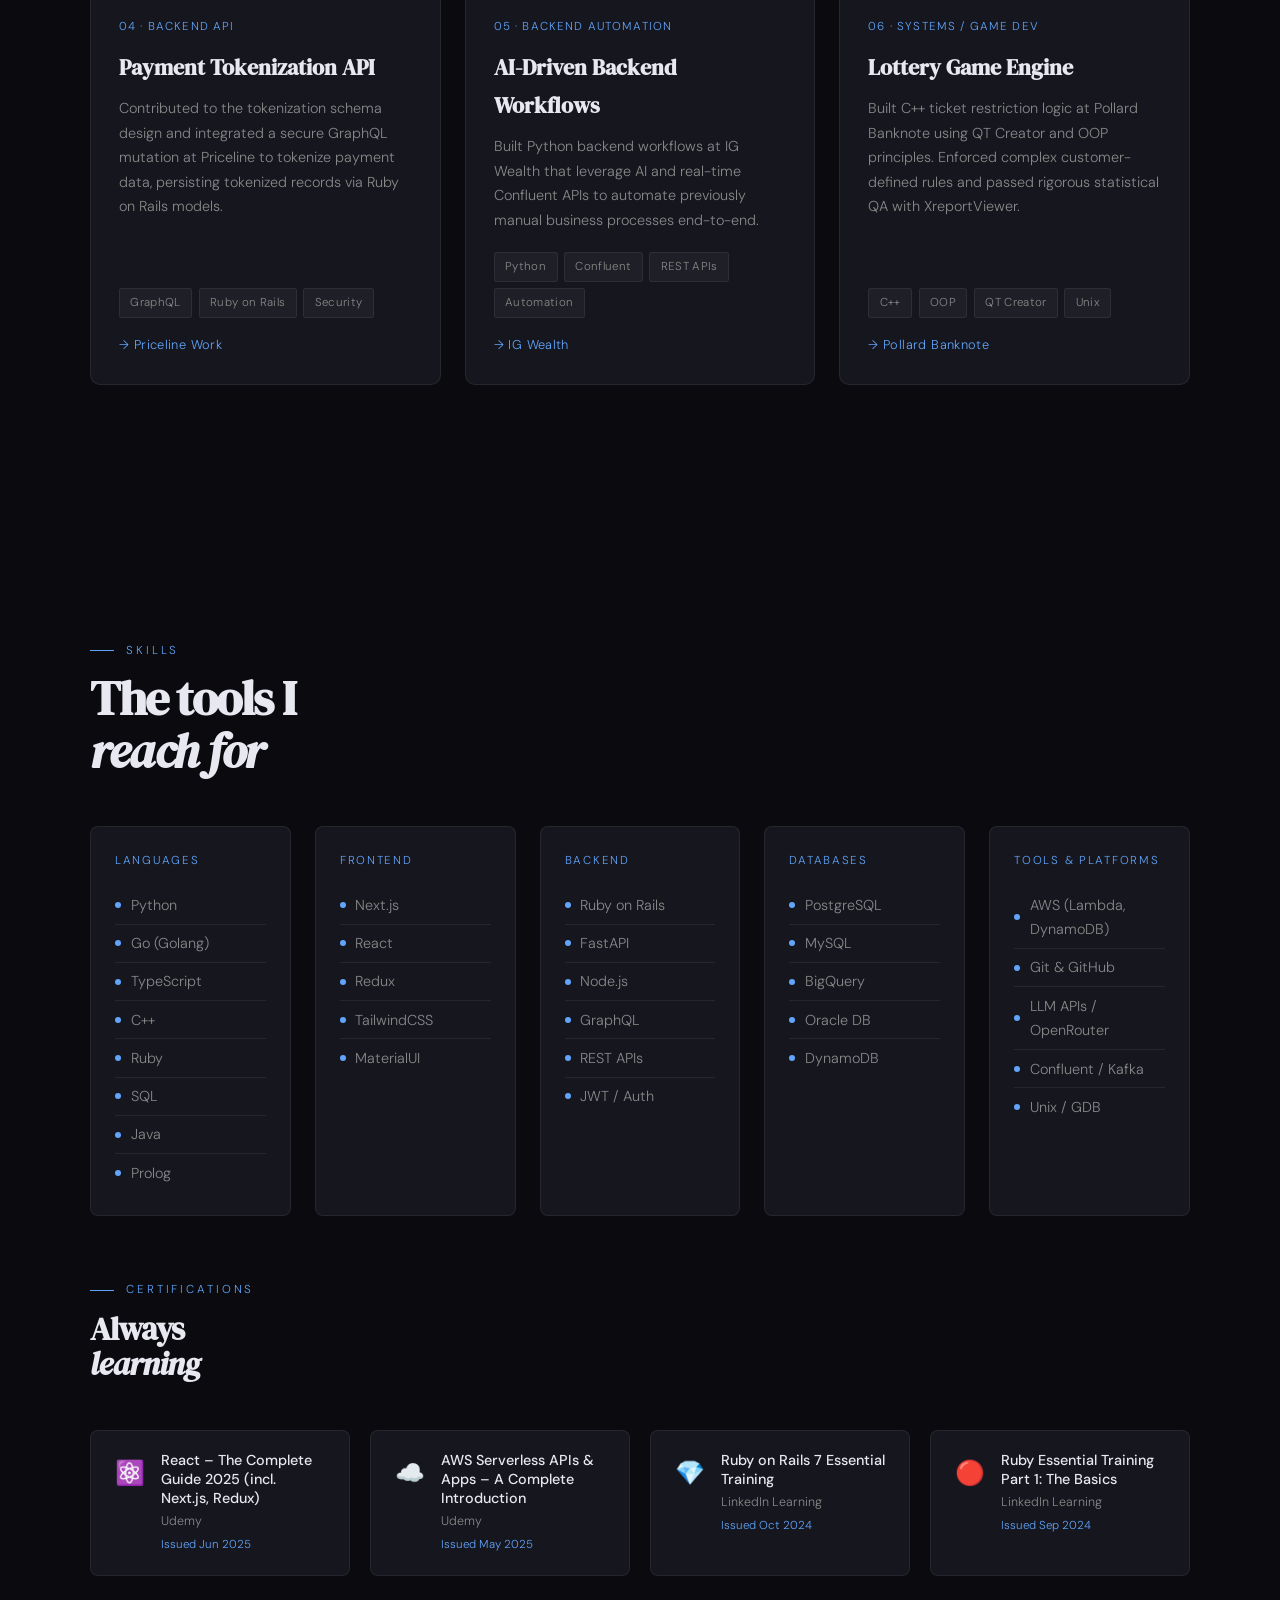
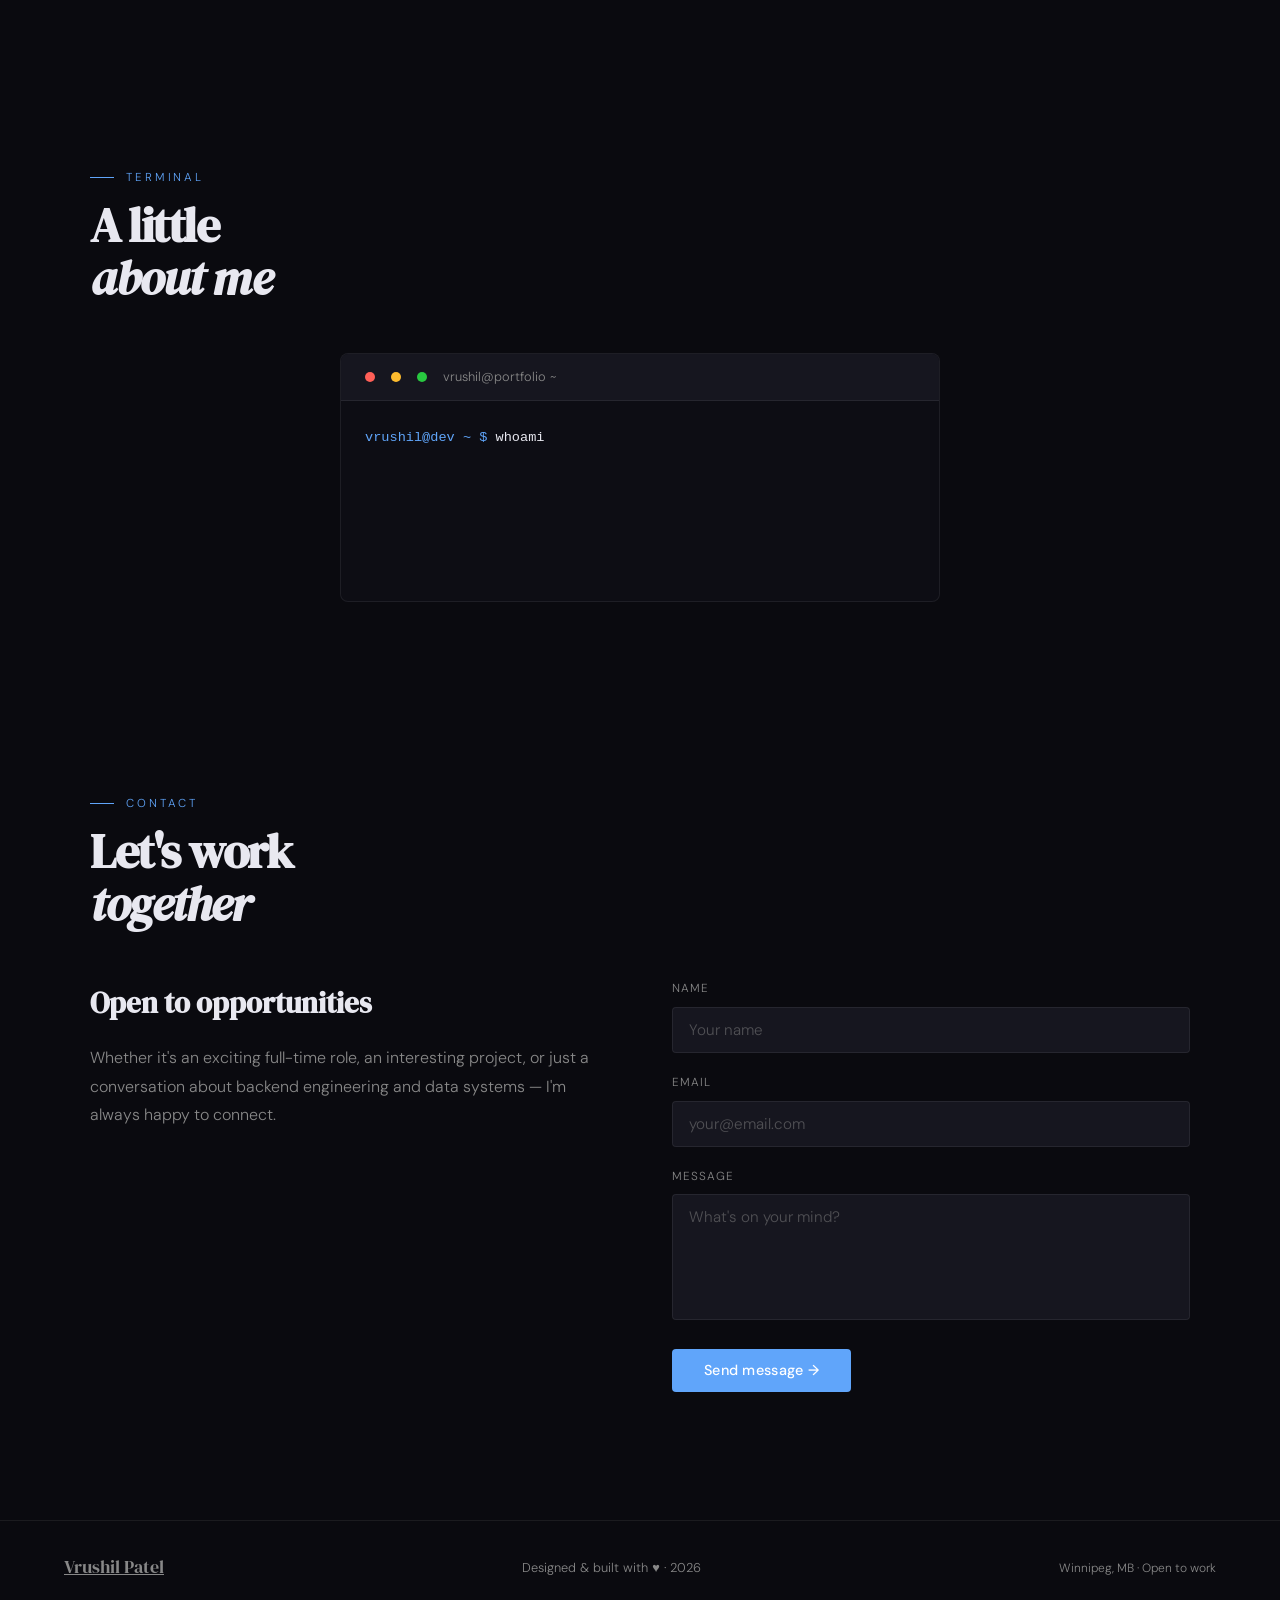
==== commit eca8fad0: "Add files via upload" ====
--- a/index.html
+++ b/index.html
@@ -4,7 +4,7 @@
 <meta charset="UTF-8">
 <meta name="viewport" content="width=device-width, initial-scale=1.0">
 <title>Vrushil Patel – Software Developer</title>
-<meta name="description" content="Vrushil Patel — Software Developer specializing in backend systems, data engineering, and APIs. Honours CS graduate from University of Manitoba.">
+<meta name="description" content="Vrushil Patel — Full-Stack & Backend Software Developer. Honours CS graduate from University of Manitoba, currently at Norima Consulting.">
 <meta property="og:title" content="Vrushil Patel – Software Developer">
 <meta property="og:description" content="Full-stack & backend engineer at Norima Consulting. Experience at IG Wealth Management, Priceline, and more. Next.js, TypeScript, Go, Ruby on Rails, Python, GraphQL.">
 <meta property="og:type" content="website">
@@ -12,284 +12,7 @@
 <link rel="canonical" href="https://vrushilpatel.dev">
 <link rel="preconnect" href="https://fonts.googleapis.com">
 <link href="https://fonts.googleapis.com/css2?family=DM+Serif+Display:ital@0;1&family=DM+Sans:ital,wght@0,300;0,400;0,500;0,600;1,300&display=swap" rel="stylesheet">
-<style>
-*{margin:0;padding:0;box-sizing:border-box}
-:root{
-  --accent:#60a5fa;
-  --accent2:#a5f3fc;
-  --bg:#0a0a0f;
-  --bg2:#111118;
-  --card:#16161f;
-  --border:rgba(255,255,255,0.07);
-  --text:#e8e8f0;
-  --muted:#888;
-}
-html{scroll-behavior:smooth;font-size:16px}
-body{
-  background:var(--bg);
-  color:var(--text);
-  font-family:'DM Sans',sans-serif;
-  font-weight:300;
-  line-height:1.7;
-  overflow-x:hidden;
-}
-body.spring{--accent:#22c55e;--accent2:#f472b6}
-body.summer{--accent:#f59e0b;--accent2:#f97316}
-body.autumn{--accent:#ea580c;--accent2:#dc2626}
-body.winter{--accent:#60a5fa;--accent2:#a5f3fc}
-
-#bg-canvas{position:fixed;top:0;left:0;width:100%;height:100%;z-index:0;pointer-events:none;opacity:.4}
-
-nav{
-  position:fixed;top:0;left:0;right:0;z-index:100;
-  display:flex;align-items:center;justify-content:space-between;
-  padding:1.2rem 4rem;
-  backdrop-filter:blur(20px);
-  background:rgba(10,10,15,.6);
-  border-bottom:1px solid var(--border);
-  transition:padding .3s;
-}
-nav.scrolled{padding:.8rem 4rem}
-.nav-logo{font-family:'DM Serif Display',serif;font-size:1.4rem;letter-spacing:-.02em;color:var(--text);text-decoration:none}
-.nav-links{display:flex;gap:2rem;list-style:none}
-.nav-links a{color:var(--muted);text-decoration:none;font-size:.85rem;letter-spacing:.05em;text-transform:uppercase;transition:color .2s}
-.nav-links a:hover{color:var(--text)}
-.nav-right{display:flex;align-items:center;gap:1rem}
-.season-toggle{
-  display:flex;gap:.4rem;align-items:center;
-  background:rgba(255,255,255,.04);
-  border:1px solid var(--border);
-  border-radius:999px;
-  padding:.3rem .5rem;
-}
-.s-btn{
-  width:28px;height:28px;border-radius:50%;border:none;cursor:pointer;
-  font-size:.8rem;transition:transform .2s,box-shadow .2s;
-  display:flex;align-items:center;justify-content:center;
-}
-.s-btn:hover{transform:scale(1.2)}
-.s-btn.active{box-shadow:0 0 0 2.5px #fff}
-.s-spring{background:linear-gradient(135deg,#86efac,#f9a8d4)}
-.s-summer{background:linear-gradient(135deg,#fbbf24,#f97316)}
-.s-autumn{background:linear-gradient(135deg,#f97316,#dc2626)}
-.s-winter{background:linear-gradient(135deg,#93c5fd,#a5f3fc)}
-.hamburger{display:none;flex-direction:column;gap:5px;cursor:pointer;padding:.4rem;background:none;border:none}
-.hamburger span{display:block;width:24px;height:1.5px;background:var(--text);transition:transform .3s,opacity .3s}
-
-section{position:relative;z-index:1;padding:8rem 4rem}
-.container{max-width:1100px;margin:0 auto}
-
-#hero{min-height:100vh;display:flex;align-items:center;padding:0 4rem}
-.hero-content{max-width:800px}
-.hero-eyebrow{
-  font-size:.75rem;letter-spacing:.25em;text-transform:uppercase;
-  color:var(--accent);margin-bottom:1.5rem;
-  display:flex;align-items:center;gap:.75rem;
-}
-.hero-eyebrow::before{content:'';width:32px;height:1px;background:var(--accent)}
-.hero-name{
-  font-family:'DM Serif Display',serif;
-  font-size:clamp(3.5rem,8vw,7rem);
-  line-height:1.0;letter-spacing:-.04em;margin-bottom:1rem;
-  background:linear-gradient(135deg,var(--text) 0%,rgba(232,232,240,.4) 100%);
-  -webkit-background-clip:text;-webkit-text-fill-color:transparent;background-clip:text;
-  animation:fadeUp .8s ease both;
-}
-.hero-title{
-  font-size:clamp(1rem,2vw,1.4rem);color:var(--muted);
-  margin-bottom:2.5rem;font-weight:300;
-  animation:fadeUp .8s .2s ease both;
-}
-.hero-btns{display:flex;gap:1rem;flex-wrap:wrap;animation:fadeUp .8s .4s ease both}
-.btn-primary{
-  padding:.8rem 2rem;border-radius:4px;background:var(--accent);color:#fff;
-  font-family:'DM Sans',sans-serif;font-size:.9rem;font-weight:500;
-  text-decoration:none;border:none;cursor:pointer;
-  transition:opacity .2s,transform .2s;letter-spacing:.02em;display:inline-block;
-}
-.btn-primary:hover{opacity:.85;transform:translateY(-2px)}
-.btn-ghost{
-  padding:.8rem 2rem;border-radius:4px;background:transparent;color:var(--text);
-  font-family:'DM Sans',sans-serif;font-size:.9rem;font-weight:400;
-  text-decoration:none;border:1px solid var(--border);cursor:pointer;
-  transition:border-color .2s,transform .2s;display:inline-block;
-}
-.btn-ghost:hover{border-color:rgba(255,255,255,.3);transform:translateY(-2px)}
-@keyframes fadeUp{from{opacity:0;transform:translateY(24px)}to{opacity:1;transform:none}}
-
-.scroll-indicator{
-  position:absolute;bottom:3rem;left:4rem;
-  display:flex;align-items:center;gap:.75rem;
-  color:var(--muted);font-size:.75rem;letter-spacing:.1em;text-transform:uppercase;
-  animation:fadeUp .8s .7s ease both;
-}
-.scroll-line{width:40px;height:1px;background:var(--muted);animation:scrollPulse 2s infinite}
-@keyframes scrollPulse{0%,100%{opacity:.3;width:40px}50%{opacity:1;width:60px}}
-
-.type-cycle{display:inline-block;min-width:220px;color:var(--accent);font-style:italic;font-family:'DM Serif Display',serif}
-
-.section-label{font-size:.72rem;letter-spacing:.25em;text-transform:uppercase;color:var(--accent);margin-bottom:.75rem;display:flex;align-items:center;gap:.75rem}
-.section-label::before{content:'';width:24px;height:1px;background:var(--accent)}
-.section-title{font-family:'DM Serif Display',serif;font-size:clamp(2rem,4vw,3rem);letter-spacing:-.03em;line-height:1.1;margin-bottom:3rem;color:var(--text)}
-
-.about-grid{display:grid;grid-template-columns:1fr 1fr;gap:4rem;align-items:start}
-.about-bio{color:var(--muted);font-size:1.05rem;line-height:1.8}
-.about-bio p+p{margin-top:1.2rem}
-.about-bio em{color:var(--accent);font-style:normal}
-.fact-cards{display:grid;grid-template-columns:1fr 1fr;gap:1rem}
-.fact-card{
-  background:var(--card);border:1px solid var(--border);border-radius:8px;padding:1.25rem;
-  transition:border-color .2s,transform .2s;
-}
-.fact-card:hover{border-color:rgba(255,255,255,.15);transform:translateY(-2px)}
-.fact-icon{font-size:1.4rem;margin-bottom:.5rem}
-.fact-title{font-size:.72rem;letter-spacing:.1em;text-transform:uppercase;color:var(--muted);margin-bottom:.25rem}
-.fact-value{font-weight:500;color:var(--text);font-size:.9rem}
-
-/* TIMELINE */
-.timeline{position:relative;padding-left:2rem}
-.timeline::before{content:'';position:absolute;left:0;top:0;bottom:0;width:1px;background:var(--border)}
-.tl-item{position:relative;margin-bottom:3rem;opacity:0;transform:translateY(20px);transition:opacity .6s,transform .6s}
-.tl-item.visible{opacity:1;transform:none}
-.tl-dot{position:absolute;left:-2.37rem;top:.35rem;width:10px;height:10px;border-radius:50%;background:var(--accent);box-shadow:0 0 0 3px var(--bg),0 0 0 4px var(--accent)}
-.tl-period{font-size:.72rem;letter-spacing:.1em;text-transform:uppercase;color:var(--accent);margin-bottom:.3rem}
-.tl-role{font-size:1.1rem;font-weight:500;color:var(--text);margin-bottom:.1rem}
-.tl-company{font-size:.9rem;color:var(--muted);margin-bottom:.75rem}
-.tl-bullets{list-style:none;margin-bottom:.75rem}
-.tl-bullets li{font-size:.9rem;color:var(--muted);padding:.2rem 0 .2rem 1rem;position:relative;line-height:1.6}
-.tl-bullets li::before{content:'→';position:absolute;left:0;color:var(--accent);font-size:.75rem;top:.3rem}
-.tech-tags{display:flex;flex-wrap:wrap;gap:.4rem}
-.tag{font-size:.72rem;padding:.25rem .65rem;border-radius:3px;background:rgba(255,255,255,.04);border:1px solid var(--border);color:var(--muted);letter-spacing:.03em}
-
-/* PROJECTS */
-.projects-grid{display:grid;grid-template-columns:repeat(auto-fit,minmax(300px,1fr));gap:1.5rem}
-.project-card{
-  background:var(--card);border:1px solid var(--border);border-radius:10px;padding:1.75rem;
-  transition:border-color .2s,transform .2s;position:relative;overflow:hidden;
-  display:flex;flex-direction:column;
-}
-.project-card::before{
-  content:'';position:absolute;inset:0;
-  background:linear-gradient(135deg,var(--accent),var(--accent2));
-  opacity:0;transition:opacity .3s;pointer-events:none;
-}
-.project-card:hover{border-color:rgba(255,255,255,.18);transform:translateY(-4px)}
-.project-card:hover::before{opacity:.04}
-.project-num{font-size:.72rem;color:var(--accent);letter-spacing:.1em;text-transform:uppercase;margin-bottom:.75rem}
-.project-name{font-family:'DM Serif Display',serif;font-size:1.4rem;margin-bottom:.6rem;color:var(--text)}
-.project-desc{font-size:.9rem;color:var(--muted);line-height:1.7;margin-bottom:1.25rem;flex:1}
-.project-links{display:flex;gap:1rem;margin-top:auto}
-.project-link{font-size:.8rem;color:var(--accent);text-decoration:none;letter-spacing:.03em}
-.project-link:hover{text-decoration:underline}
-.project-card.dashed{border-style:dashed;opacity:.5;align-items:center;justify-content:center;min-height:240px;text-align:center}
-.project-card.dashed:hover{transform:none;border-color:var(--border)}
-.project-card.dashed::before{display:none}
-
-/* SKILLS */
-.skills-grid{display:grid;grid-template-columns:repeat(auto-fit,minmax(200px,1fr));gap:1.5rem}
-.skill-group{background:var(--card);border:1px solid var(--border);border-radius:8px;padding:1.5rem}
-.skill-group-title{font-size:.72rem;letter-spacing:.15em;text-transform:uppercase;color:var(--accent);margin-bottom:1rem}
-.skill-item{display:flex;align-items:center;gap:.6rem;padding:.4rem 0;color:var(--muted);font-size:.9rem;border-bottom:1px solid var(--border)}
-.skill-item:last-child{border-bottom:none}
-.skill-dot{width:6px;height:6px;border-radius:50%;background:var(--accent);flex-shrink:0}
-
-/* CERTS */
-.certs-grid{display:grid;grid-template-columns:repeat(auto-fit,minmax(260px,1fr));gap:1.25rem;margin-top:3rem}
-.cert-card{
-  background:var(--card);border:1px solid var(--border);border-radius:8px;padding:1.25rem 1.5rem;
-  display:flex;align-items:flex-start;gap:1rem;
-  transition:border-color .2s,transform .2s;
-}
-.cert-card:hover{border-color:rgba(255,255,255,.15);transform:translateY(-2px)}
-.cert-icon{font-size:1.5rem;flex-shrink:0;margin-top:.1rem}
-.cert-body{}
-.cert-name{font-size:.9rem;font-weight:500;color:var(--text);margin-bottom:.2rem;line-height:1.3}
-.cert-issuer{font-size:.78rem;color:var(--muted)}
-.cert-date{font-size:.72rem;color:var(--accent);margin-top:.2rem}
-
-/* CONTACT */
-.contact-grid{display:grid;grid-template-columns:1fr 1fr;gap:4rem;align-items:start}
-.contact-info h3{font-family:'DM Serif Display',serif;font-size:1.8rem;margin-bottom:1rem;color:var(--text)}
-.contact-info p{color:var(--muted);line-height:1.8;margin-bottom:2rem}
-.social-links{display:flex;flex-direction:column;gap:.5rem}
-.social-link{
-  display:flex;align-items:center;gap:.75rem;color:var(--muted);text-decoration:none;
-  font-size:.9rem;transition:color .2s;padding:.5rem 0;border-bottom:1px solid var(--border);
-}
-.social-link:hover{color:var(--text)}
-.social-icon{width:18px;height:18px;opacity:.5;flex-shrink:0}
-.form-group{margin-bottom:1.25rem}
-label{display:block;font-size:.73rem;letter-spacing:.08em;text-transform:uppercase;color:var(--muted);margin-bottom:.5rem}
-input[type="text"],input[type="email"],textarea{
-  width:100%;background:var(--card);border:1px solid var(--border);border-radius:4px;
-  padding:.75rem 1rem;color:var(--text);font-family:'DM Sans',sans-serif;
-  font-size:.95rem;font-weight:300;transition:border-color .2s;outline:none;resize:none;
-}
-input[type="text"]:focus,input[type="email"]:focus,textarea:focus{border-color:var(--accent)}
-input::placeholder,textarea::placeholder{color:var(--muted);opacity:.5}
-.form-status{padding:.75rem 1rem;border-radius:4px;font-size:.85rem;display:none;margin-top:1rem}
-.form-status.success{display:block;background:rgba(34,197,94,.1);border:1px solid rgba(34,197,94,.2);color:#86efac}
-.form-status.error{display:block;background:rgba(239,68,68,.1);border:1px solid rgba(239,68,68,.2);color:#fca5a5}
-
-/* TERMINAL */
-.terminal{background:#0d0d14;border:1px solid var(--border);border-radius:8px;overflow:hidden;max-width:600px;margin:0 auto}
-.terminal-header{background:var(--card);padding:.75rem 1rem;display:flex;align-items:center;gap:.5rem;border-bottom:1px solid var(--border)}
-.t-dot{width:10px;height:10px;border-radius:50%}
-.t-red{background:#ff5f57}.t-yellow{background:#febc2e}.t-green{background:#28c840}
-.terminal-header span{font-size:.8rem;color:var(--muted);margin-left:.5rem}
-.terminal-body{padding:1.5rem;font-family:'Courier New',monospace;font-size:.85rem;line-height:1.9;min-height:200px}
-.t-prompt{color:var(--accent)}
-.t-cmd{color:var(--text)}
-.t-out{color:var(--muted)}
-.t-highlight{color:var(--accent2)}
-
-footer{border-top:1px solid var(--border);padding:2rem 4rem;display:flex;align-items:center;justify-content:space-between;position:relative;z-index:1}
-footer p{font-size:.8rem;color:var(--muted)}
-.footer-logo{font-family:'DM Serif Display',serif;font-size:1.1rem;color:var(--muted)}
-
-#progress{position:fixed;top:0;left:0;height:2px;background:var(--accent);z-index:200;transition:width .1s linear;width:0%}
-#cursor{position:fixed;width:8px;height:8px;border-radius:50%;background:var(--accent);pointer-events:none;z-index:999;transform:translate(-50%,-50%);transition:width .2s,height .2s,opacity .2s;mix-blend-mode:screen}
-
-.reveal{opacity:0;transform:translateY(24px);transition:opacity .7s,transform .7s}
-.reveal.visible{opacity:1;transform:none}
-
-#season-overlay{position:fixed;inset:0;z-index:500;pointer-events:none;opacity:0;transition:opacity .4s;background:radial-gradient(circle at center,var(--accent) 0%,transparent 70%)}
-
-/* CURRENT BADGE */
-.current-badge{
-  display:inline-block;font-size:.65rem;letter-spacing:.08em;text-transform:uppercase;
-  padding:.2rem .55rem;border-radius:3px;
-  background:rgba(96,165,250,.15);border:1px solid rgba(96,165,250,.3);
-  color:var(--accent);margin-left:.5rem;vertical-align:middle;
-}
-body.spring .current-badge{background:rgba(34,197,94,.15);border-color:rgba(34,197,94,.3)}
-body.summer .current-badge{background:rgba(245,158,11,.15);border-color:rgba(245,158,11,.3)}
-body.autumn .current-badge{background:rgba(234,88,12,.15);border-color:rgba(234,88,12,.3)}
-body.winter .current-badge{background:rgba(96,165,250,.15);border-color:rgba(96,165,250,.3)}
-
-@media(max-width:900px){
-  nav{padding:1rem 1.5rem}
-  nav.scrolled{padding:.8rem 1.5rem}
-  .nav-links{display:none;position:absolute;top:100%;left:0;right:0;flex-direction:column;gap:0;background:rgba(10,10,15,.95);border-bottom:1px solid var(--border);padding:1rem 0}
-  .nav-links.open{display:flex}
-  .nav-links li a{padding:.75rem 1.5rem;display:block}
-  .hamburger{display:flex}
-  section{padding:5rem 1.5rem}
-  #hero{padding:0 1.5rem}
-  .about-grid,.contact-grid{grid-template-columns:1fr}
-  footer{flex-direction:column;gap:.75rem;text-align:center;padding:2rem 1.5rem}
-  .scroll-indicator{left:1.5rem}
-}
-@media(max-width:480px){
-  .fact-cards{grid-template-columns:1fr 1fr}
-  .hero-name{font-size:3rem}
-}
-@media(prefers-reduced-motion:reduce){
-  *,*::before,*::after{animation-duration:.01ms!important;transition-duration:.01ms!important}
-  .reveal{opacity:1;transform:none}
-  .tl-item{opacity:1;transform:none}
-}
-</style>
+<link rel="stylesheet" href="style.css">
 </head>
 <body class="winter">
 
@@ -733,7 +456,7 @@
             <label for="message">Message</label>
             <textarea id="message" name="message" rows="5" placeholder="What's on your mind?" required aria-required="true"></textarea>
           </div>
-          <input type="text" id="hp" name="hp" style="display:none;position:absolute;left:-9999px" tabindex="-1" aria-hidden="true" autocomplete="off">
+          <input type="text" id="hp" name="_gotcha" style="display:none;position:absolute;left:-9999px" tabindex="-1" aria-hidden="true" autocomplete="off">
           <button type="button" class="btn-primary" id="send-btn" onclick="handleContact()">Send message →</button>
           <div class="form-status" id="form-status" role="alert" aria-live="polite"></div>
         </form>
@@ -750,293 +473,6 @@
   <p style="font-size:.75rem;color:var(--muted)">Winnipeg, MB · Open to work</p>
 </footer>
 
-<script>
-'use strict';
-
-document.getElementById('year').textContent = new Date().getFullYear();
-
-// CURSOR
-const cursor = document.getElementById('cursor');
-if (window.matchMedia('(pointer: fine)').matches) {
-  document.addEventListener('mousemove', e => {
-    cursor.style.left = e.clientX + 'px';
-    cursor.style.top = e.clientY + 'px';
-  });
-  document.querySelectorAll('a,button,input,textarea').forEach(el => {
-    el.addEventListener('mouseenter', () => { cursor.style.width='20px';cursor.style.height='20px';cursor.style.opacity='.5'; });
-    el.addEventListener('mouseleave', () => { cursor.style.width='8px';cursor.style.height='8px';cursor.style.opacity='1'; });
-  });
-} else { cursor.style.display='none'; }
-
-// SCROLL PROGRESS + NAV COMPACT
-const progress = document.getElementById('progress');
-window.addEventListener('scroll', () => {
-  const pct = (window.scrollY / (document.body.scrollHeight - window.innerHeight)) * 100;
-  progress.style.width = Math.min(pct, 100) + '%';
-  document.querySelector('nav').classList.toggle('scrolled', window.scrollY > 50);
-}, { passive: true });
-
-// HAMBURGER
-const hamburger = document.getElementById('hamburger');
-const navMenu = document.getElementById('nav-menu');
-hamburger.addEventListener('click', () => {
-  const open = navMenu.classList.toggle('open');
-  hamburger.setAttribute('aria-expanded', open);
-});
-navMenu.querySelectorAll('a').forEach(a => {
-  a.addEventListener('click', () => { navMenu.classList.remove('open'); hamburger.setAttribute('aria-expanded','false'); });
-});
-
-// REVEAL ON SCROLL
-const revealEls = document.querySelectorAll('.reveal,.tl-item');
-const observer = new IntersectionObserver(entries => {
-  entries.forEach(e => { if (e.isIntersecting) { e.target.classList.add('visible'); observer.unobserve(e.target); } });
-}, { threshold: 0.1 });
-revealEls.forEach(el => observer.observe(el));
-
-// TYPE CYCLE
-const words = ['Full-Stack Developer','Backend Engineer','Next.js Developer','React Developer','TypeScript Developer','Go Developer','Python Developer','Problem Solver'];
-let wi=0,ci=0,deleting=false;
-const typeEl = document.getElementById('type-cycle');
-const prefersReducedMotion = window.matchMedia('(prefers-reduced-motion: reduce)').matches;
-if (!prefersReducedMotion) {
-  function typeStep() {
-    const w = words[wi];
-    if (!deleting) {
-      typeEl.textContent = w.slice(0,++ci);
-      if (ci===w.length){deleting=true;setTimeout(typeStep,1800);return;}
-    } else {
-      typeEl.textContent = w.slice(0,--ci);
-      if (ci===0){deleting=false;wi=(wi+1)%words.length;setTimeout(typeStep,300);return;}
-    }
-    setTimeout(typeStep, deleting ? 50 : 80);
-  }
-  typeStep();
-}
-
-// SEASONS
-const SEASONS = {
-  spring:{ pColor:[134,239,172], pShape:'petal' },
-  summer:{ pColor:[251,191,36],  pShape:'ray'   },
-  autumn:{ pColor:[249,115,22],  pShape:'leaf'  },
-  winter:{ pColor:[147,197,253], pShape:'snow'  }
-};
-let currentSeason = 'winter';
-
-function setSeason(season) {
-  if (!SEASONS[season]) return;
-  const overlay = document.getElementById('season-overlay');
-  overlay.style.opacity = '1';
-  setTimeout(() => {
-    document.body.className = season;
-    currentSeason = season;
-    document.querySelectorAll('.s-btn').forEach(b => {
-      const active = b.dataset.season === season;
-      b.classList.toggle('active', active);
-      b.setAttribute('aria-pressed', active);
-    });
-    try { localStorage.setItem('season', season); } catch(e) {}
-    initParticles();
-    overlay.style.opacity = '0';
-  }, 350);
-}
-
-document.querySelectorAll('.s-btn').forEach(b => {
-  b.addEventListener('click', () => setSeason(b.dataset.season));
-});
-try {
-  const saved = localStorage.getItem('season');
-  if (saved && SEASONS[saved]) setSeason(saved);
-} catch(e) {}
-
-// CANVAS PARTICLES
-const canvas = document.getElementById('bg-canvas');
-const ctx = canvas.getContext('2d');
-let particles = [], animFrame;
-
-function initParticles() {
-  cancelAnimationFrame(animFrame);
-  canvas.width = window.innerWidth;
-  canvas.height = window.innerHeight;
-  particles = [];
-  if (prefersReducedMotion) return;
-  const cfg = SEASONS[currentSeason];
-  const count = Math.min(55, Math.floor(window.innerWidth / 22));
-  for (let i = 0; i < count; i++) {
-    particles.push({
-      x: Math.random() * canvas.width,
-      y: Math.random() * canvas.height,
-      size: Math.random() * 4 + 2,
-      vx: (Math.random()-.5) * .35,
-      vy: Math.random() * .55 + .15,
-      alpha: Math.random() * .55 + .15,
-      rot: Math.random() * Math.PI * 2,
-      vrot: (Math.random()-.5) * .025,
-      rgb: cfg.pColor,
-      shape: cfg.pShape
-    });
-  }
-  animateParticles();
-}
-
-function drawParticle(p) {
-  ctx.save();
-  ctx.globalAlpha = p.alpha;
-  ctx.translate(p.x, p.y);
-  ctx.rotate(p.rot);
-  const c = `rgba(${p.rgb[0]},${p.rgb[1]},${p.rgb[2]},0.85)`;
-  if (p.shape === 'snow') {
-    ctx.strokeStyle = c; ctx.lineWidth = 1;
-    for (let i=0;i<6;i++){
-      ctx.beginPath();
-      const a=(i/6)*Math.PI*2;
-      ctx.moveTo(0,0);ctx.lineTo(Math.cos(a)*p.size,Math.sin(a)*p.size);
-      ctx.stroke();
-    }
-  } else if (p.shape === 'petal') {
-    ctx.fillStyle = c;
-    ctx.beginPath();
-    ctx.ellipse(0,0,p.size*1.4,p.size*.65,0,0,Math.PI*2);
-    ctx.fill();
-  } else if (p.shape === 'leaf') {
-    ctx.fillStyle = c;
-    ctx.beginPath();
-    ctx.moveTo(0,-p.size);
-    ctx.quadraticCurveTo(p.size*.8,0,0,p.size);
-    ctx.quadraticCurveTo(-p.size*.8,0,0,-p.size);
-    ctx.fill();
-  } else {
-    ctx.fillStyle = c;
-    ctx.beginPath();
-    ctx.arc(0,0,p.size*.6,0,Math.PI*2);
-    ctx.fill();
-  }
-  ctx.restore();
-}
-
-function animateParticles() {
-  ctx.clearRect(0,0,canvas.width,canvas.height);
-  particles.forEach(p => {
-    p.x+=p.vx; p.y+=p.vy; p.rot+=p.vrot;
-    if (p.y>canvas.height+20){p.y=-20;p.x=Math.random()*canvas.width;}
-    if (p.x<-20) p.x=canvas.width+20;
-    if (p.x>canvas.width+20) p.x=-20;
-    drawParticle(p);
-  });
-  animFrame = requestAnimationFrame(animateParticles);
-}
-
-let resizeTimer;
-window.addEventListener('resize', () => {
-  clearTimeout(resizeTimer);
-  resizeTimer = setTimeout(initParticles, 200);
-}, { passive: true });
-initParticles();
-
-// TERMINAL
-const termLines = [
-  {type:'cmd',  text:'whoami'},
-  {type:'out',  text:'vrushil-patel  →  associate software engineer & full-stack developer'},
-  {type:'cmd',  text:'cat current.txt'},
-  {type:'hi',   text:'Norima Consulting Inc. — Associate SWE  ·  Jul 2026 – present'},
-  {type:'cmd',  text:'cat skills.txt'},
-  {type:'hi',   text:'Next.js · TypeScript · React · Go · Ruby on Rails · Python · GraphQL · SQL'},
-  {type:'cmd',  text:'cat experience.txt'},
-  {type:'out',  text:'↳ Norima Consulting     (Jul 2026–present)'},
-  {type:'out',  text:'↳ IG Wealth Management  (Aug 2025–Jul 2026)'},
-  {type:'out',  text:'↳ Priceline             (Sep 2024–Dec 2024)'},
-  {type:'out',  text:'↳ IG Wealth Management  (Jan 2024–Aug 2024)'},
-  {type:'out',  text:'↳ Pollard Banknote      (May 2023–Sep 2023)'},
-  {type:'cmd',  text:'echo $EDUCATION'},
-  {type:'out',  text:'BSc Honours Computer Science — University of Manitoba (2021–2025)'},
-  {type:'cmd',  text:'echo $STATUS'},
-  {type:'hi',   text:'✓  vrushil13@gmail.com  ·  Winnipeg, MB  ·  linkedin.com/in/vrushilp13'},
-  {type:'cmd',  text:'_'},
-];
-const termEl = document.getElementById('terminal-body');
-let tli=0,tci=0,termStarted=false;
-
-function typeTerminal() {
-  if (tli>=termLines.length) return;
-  const line=termLines[tli];
-  if (tci===0) {
-    const div=document.createElement('div');
-    div.style.lineHeight='1.9';
-    if (line.type==='cmd') {
-      div.innerHTML='<span style="color:var(--accent)">vrushil@dev ~ $ </span><span id="tl-'+tli+'"></span>';
-    } else if (line.type==='hi') {
-      div.innerHTML='<span style="color:var(--accent2)" id="tl-'+tli+'"></span>';
-    } else {
-      div.innerHTML='<span style="color:var(--muted)" id="tl-'+tli+'"></span>';
-    }
-    termEl.appendChild(div);
-  }
-  const span=document.getElementById('tl-'+tli);
-  if (span && tci<=line.text.length) {
-    span.textContent=line.text.slice(0,tci);
-    tci++;
-    setTimeout(typeTerminal, line.type==='cmd'?45:14);
-  } else {
-    tli++;tci=0;
-    setTimeout(typeTerminal, line.type==='cmd'?600:100);
-  }
-}
-
-const termObserver = new IntersectionObserver(entries => {
-  if (entries[0].isIntersecting && !termStarted && !prefersReducedMotion) {
-    termStarted=true;
-    typeTerminal();
-    termObserver.disconnect();
-  }
-},{threshold:.3});
-termObserver.observe(termEl);
-if (prefersReducedMotion) {
-  termLines.forEach((line,i) => {
-    const div=document.createElement('div');
-    if (line.type==='cmd') div.innerHTML='<span style="color:var(--accent)">vrushil@dev ~ $ </span><span>'+line.text+'</span>';
-    else if (line.type==='hi') div.innerHTML='<span style="color:var(--accent2)">'+line.text+'</span>';
-    else div.innerHTML='<span style="color:var(--muted)">'+line.text+'</span>';
-    termEl.appendChild(div);
-  });
-}
-
-// CONTACT FORM
-let lastSent = 0;
-function handleContact() {
-  if (document.getElementById('hp').value) return;
-  const now = Date.now();
-  if (now - lastSent < 30000) { showStatus('Please wait 30 seconds before sending again.', false); return; }
-  const name = sanitize(document.getElementById('name').value.trim());
-  const email = sanitize(document.getElementById('email').value.trim());
-  const msg = sanitize(document.getElementById('message').value.trim());
-  if (!name||!email||!msg) { showStatus('Please fill in all fields.', false); return; }
-  if (!/^[^\s@]+@[^\s@]+\.[^\s@]+$/.test(email)) { showStatus('Please enter a valid email address.', false); return; }
-  if (msg.length > 2000) { showStatus('Message too long (max 2000 characters).', false); return; }
-  const btn = document.getElementById('send-btn');
-  btn.textContent = 'Sending…';
-  btn.disabled = true;
-  btn.setAttribute('aria-busy','true');
-  // Replace this block with EmailJS or Resend for real email sending — see README
-  setTimeout(() => {
-    lastSent = Date.now();
-    btn.textContent = 'Send message →';
-    btn.disabled = false;
-    btn.removeAttribute('aria-busy');
-    showStatus('Message sent! I\'ll get back to you soon. 👋', true);
-    document.getElementById('name').value='';
-    document.getElementById('email').value='';
-    document.getElementById('message').value='';
-  }, 1200);
-}
-
-function sanitize(str) { return str.replace(/<[^>]*>/g,'').substring(0,2000); }
-
-function showStatus(msg, ok) {
-  const el = document.getElementById('form-status');
-  el.textContent = msg;
-  el.className = 'form-status ' + (ok?'success':'error');
-  setTimeout(() => { el.className='form-status'; }, 6000);
-}
-</script>
+<script src="script.js"></script>
 </body>
 </html>
--- a/style.css
+++ b/style.css
@@ -0,0 +1,276 @@
+*{margin:0;padding:0;box-sizing:border-box}
+:root{
+  --accent:#60a5fa;
+  --accent2:#a5f3fc;
+  --bg:#0a0a0f;
+  --bg2:#111118;
+  --card:#16161f;
+  --border:rgba(255,255,255,0.07);
+  --text:#e8e8f0;
+  --muted:#888;
+}
+html{scroll-behavior:smooth;font-size:16px}
+body{
+  background:var(--bg);
+  color:var(--text);
+  font-family:'DM Sans',sans-serif;
+  font-weight:300;
+  line-height:1.7;
+  overflow-x:hidden;
+}
+body.spring{--accent:#22c55e;--accent2:#f472b6}
+body.summer{--accent:#f59e0b;--accent2:#f97316}
+body.autumn{--accent:#ea580c;--accent2:#dc2626}
+body.winter{--accent:#60a5fa;--accent2:#a5f3fc}
+
+#bg-canvas{position:fixed;top:0;left:0;width:100%;height:100%;z-index:0;pointer-events:none;opacity:.4}
+
+nav{
+  position:fixed;top:0;left:0;right:0;z-index:100;
+  display:flex;align-items:center;justify-content:space-between;
+  padding:1.2rem 4rem;
+  backdrop-filter:blur(20px);
+  background:rgba(10,10,15,.6);
+  border-bottom:1px solid var(--border);
+  transition:padding .3s;
+}
+nav.scrolled{padding:.8rem 4rem}
+.nav-logo{font-family:'DM Serif Display',serif;font-size:1.4rem;letter-spacing:-.02em;color:var(--text);text-decoration:none}
+.nav-links{display:flex;gap:2rem;list-style:none}
+.nav-links a{color:var(--muted);text-decoration:none;font-size:.85rem;letter-spacing:.05em;text-transform:uppercase;transition:color .2s}
+.nav-links a:hover{color:var(--text)}
+.nav-right{display:flex;align-items:center;gap:1rem}
+.season-toggle{
+  display:flex;gap:.4rem;align-items:center;
+  background:rgba(255,255,255,.04);
+  border:1px solid var(--border);
+  border-radius:999px;
+  padding:.3rem .5rem;
+}
+.s-btn{
+  width:28px;height:28px;border-radius:50%;border:none;cursor:pointer;
+  font-size:.8rem;transition:transform .2s,box-shadow .2s;
+  display:flex;align-items:center;justify-content:center;
+}
+.s-btn:hover{transform:scale(1.2)}
+.s-btn.active{box-shadow:0 0 0 2.5px #fff}
+.s-spring{background:linear-gradient(135deg,#86efac,#f9a8d4)}
+.s-summer{background:linear-gradient(135deg,#fbbf24,#f97316)}
+.s-autumn{background:linear-gradient(135deg,#f97316,#dc2626)}
+.s-winter{background:linear-gradient(135deg,#93c5fd,#a5f3fc)}
+.hamburger{display:none;flex-direction:column;gap:5px;cursor:pointer;padding:.4rem;background:none;border:none}
+.hamburger span{display:block;width:24px;height:1.5px;background:var(--text);transition:transform .3s,opacity .3s}
+
+section{position:relative;z-index:1;padding:8rem 4rem}
+.container{max-width:1100px;margin:0 auto}
+
+#hero{min-height:100vh;display:flex;align-items:center;padding:0 4rem}
+.hero-content{max-width:800px}
+.hero-eyebrow{
+  font-size:.75rem;letter-spacing:.25em;text-transform:uppercase;
+  color:var(--accent);margin-bottom:1.5rem;
+  display:flex;align-items:center;gap:.75rem;
+}
+.hero-eyebrow::before{content:'';width:32px;height:1px;background:var(--accent)}
+.hero-name{
+  font-family:'DM Serif Display',serif;
+  font-size:clamp(3.5rem,8vw,7rem);
+  line-height:1.0;letter-spacing:-.04em;margin-bottom:1rem;
+  background:linear-gradient(135deg,var(--text) 0%,rgba(232,232,240,.4) 100%);
+  -webkit-background-clip:text;-webkit-text-fill-color:transparent;background-clip:text;
+  animation:fadeUp .8s ease both;
+}
+.hero-title{
+  font-size:clamp(1rem,2vw,1.4rem);color:var(--muted);
+  margin-bottom:2.5rem;font-weight:300;
+  animation:fadeUp .8s .2s ease both;
+}
+.hero-btns{display:flex;gap:1rem;flex-wrap:wrap;animation:fadeUp .8s .4s ease both}
+.btn-primary{
+  padding:.8rem 2rem;border-radius:4px;background:var(--accent);color:#fff;
+  font-family:'DM Sans',sans-serif;font-size:.9rem;font-weight:500;
+  text-decoration:none;border:none;cursor:pointer;
+  transition:opacity .2s,transform .2s;letter-spacing:.02em;display:inline-block;
+}
+.btn-primary:hover{opacity:.85;transform:translateY(-2px)}
+.btn-ghost{
+  padding:.8rem 2rem;border-radius:4px;background:transparent;color:var(--text);
+  font-family:'DM Sans',sans-serif;font-size:.9rem;font-weight:400;
+  text-decoration:none;border:1px solid var(--border);cursor:pointer;
+  transition:border-color .2s,transform .2s;display:inline-block;
+}
+.btn-ghost:hover{border-color:rgba(255,255,255,.3);transform:translateY(-2px)}
+@keyframes fadeUp{from{opacity:0;transform:translateY(24px)}to{opacity:1;transform:none}}
+
+.scroll-indicator{
+  position:absolute;bottom:3rem;left:4rem;
+  display:flex;align-items:center;gap:.75rem;
+  color:var(--muted);font-size:.75rem;letter-spacing:.1em;text-transform:uppercase;
+  animation:fadeUp .8s .7s ease both;
+}
+.scroll-line{width:40px;height:1px;background:var(--muted);animation:scrollPulse 2s infinite}
+@keyframes scrollPulse{0%,100%{opacity:.3;width:40px}50%{opacity:1;width:60px}}
+
+.type-cycle{display:inline-block;min-width:220px;color:var(--accent);font-style:italic;font-family:'DM Serif Display',serif}
+
+.section-label{font-size:.72rem;letter-spacing:.25em;text-transform:uppercase;color:var(--accent);margin-bottom:.75rem;display:flex;align-items:center;gap:.75rem}
+.section-label::before{content:'';width:24px;height:1px;background:var(--accent)}
+.section-title{font-family:'DM Serif Display',serif;font-size:clamp(2rem,4vw,3rem);letter-spacing:-.03em;line-height:1.1;margin-bottom:3rem;color:var(--text)}
+
+.about-grid{display:grid;grid-template-columns:1fr 1fr;gap:4rem;align-items:start}
+.about-bio{color:var(--muted);font-size:1.05rem;line-height:1.8}
+.about-bio p+p{margin-top:1.2rem}
+.about-bio em{color:var(--accent);font-style:normal}
+.fact-cards{display:grid;grid-template-columns:1fr 1fr;gap:1rem}
+.fact-card{
+  background:var(--card);border:1px solid var(--border);border-radius:8px;padding:1.25rem;
+  transition:border-color .2s,transform .2s;
+}
+.fact-card:hover{border-color:rgba(255,255,255,.15);transform:translateY(-2px)}
+.fact-icon{font-size:1.4rem;margin-bottom:.5rem}
+.fact-title{font-size:.72rem;letter-spacing:.1em;text-transform:uppercase;color:var(--muted);margin-bottom:.25rem}
+.fact-value{font-weight:500;color:var(--text);font-size:.9rem}
+
+/* TIMELINE */
+.timeline{position:relative;padding-left:2rem}
+.timeline::before{content:'';position:absolute;left:0;top:0;bottom:0;width:1px;background:var(--border)}
+.tl-item{position:relative;margin-bottom:3rem;opacity:0;transform:translateY(20px);transition:opacity .6s,transform .6s}
+.tl-item.visible{opacity:1;transform:none}
+.tl-dot{position:absolute;left:-2.37rem;top:.35rem;width:10px;height:10px;border-radius:50%;background:var(--accent);box-shadow:0 0 0 3px var(--bg),0 0 0 4px var(--accent)}
+.tl-period{font-size:.72rem;letter-spacing:.1em;text-transform:uppercase;color:var(--accent);margin-bottom:.3rem}
+.tl-role{font-size:1.1rem;font-weight:500;color:var(--text);margin-bottom:.1rem}
+.tl-company{font-size:.9rem;color:var(--muted);margin-bottom:.75rem}
+.tl-bullets{list-style:none;margin-bottom:.75rem}
+.tl-bullets li{font-size:.9rem;color:var(--muted);padding:.2rem 0 .2rem 1rem;position:relative;line-height:1.6}
+.tl-bullets li::before{content:'→';position:absolute;left:0;color:var(--accent);font-size:.75rem;top:.3rem}
+.tech-tags{display:flex;flex-wrap:wrap;gap:.4rem}
+.tag{font-size:.72rem;padding:.25rem .65rem;border-radius:3px;background:rgba(255,255,255,.04);border:1px solid var(--border);color:var(--muted);letter-spacing:.03em}
+
+/* PROJECTS */
+.projects-grid{display:grid;grid-template-columns:repeat(auto-fit,minmax(300px,1fr));gap:1.5rem}
+.project-card{
+  background:var(--card);border:1px solid var(--border);border-radius:10px;padding:1.75rem;
+  transition:border-color .2s,transform .2s;position:relative;overflow:hidden;
+  display:flex;flex-direction:column;
+}
+.project-card::before{
+  content:'';position:absolute;inset:0;
+  background:linear-gradient(135deg,var(--accent),var(--accent2));
+  opacity:0;transition:opacity .3s;pointer-events:none;
+}
+.project-card:hover{border-color:rgba(255,255,255,.18);transform:translateY(-4px)}
+.project-card:hover::before{opacity:.04}
+.project-num{font-size:.72rem;color:var(--accent);letter-spacing:.1em;text-transform:uppercase;margin-bottom:.75rem}
+.project-name{font-family:'DM Serif Display',serif;font-size:1.4rem;margin-bottom:.6rem;color:var(--text)}
+.project-desc{font-size:.9rem;color:var(--muted);line-height:1.7;margin-bottom:1.25rem;flex:1}
+.project-links{display:flex;gap:1rem;margin-top:auto}
+.project-link{font-size:.8rem;color:var(--accent);text-decoration:none;letter-spacing:.03em}
+.project-link:hover{text-decoration:underline}
+.project-card.dashed{border-style:dashed;opacity:.5;align-items:center;justify-content:center;min-height:240px;text-align:center}
+.project-card.dashed:hover{transform:none;border-color:var(--border)}
+.project-card.dashed::before{display:none}
+
+/* SKILLS */
+.skills-grid{display:grid;grid-template-columns:repeat(auto-fit,minmax(200px,1fr));gap:1.5rem}
+.skill-group{background:var(--card);border:1px solid var(--border);border-radius:8px;padding:1.5rem}
+.skill-group-title{font-size:.72rem;letter-spacing:.15em;text-transform:uppercase;color:var(--accent);margin-bottom:1rem}
+.skill-item{display:flex;align-items:center;gap:.6rem;padding:.4rem 0;color:var(--muted);font-size:.9rem;border-bottom:1px solid var(--border)}
+.skill-item:last-child{border-bottom:none}
+.skill-dot{width:6px;height:6px;border-radius:50%;background:var(--accent);flex-shrink:0}
+
+/* CERTS */
+.certs-grid{display:grid;grid-template-columns:repeat(auto-fit,minmax(260px,1fr));gap:1.25rem;margin-top:3rem}
+.cert-card{
+  background:var(--card);border:1px solid var(--border);border-radius:8px;padding:1.25rem 1.5rem;
+  display:flex;align-items:flex-start;gap:1rem;
+  transition:border-color .2s,transform .2s;
+}
+.cert-card:hover{border-color:rgba(255,255,255,.15);transform:translateY(-2px)}
+.cert-icon{font-size:1.5rem;flex-shrink:0;margin-top:.1rem}
+.cert-body{}
+.cert-name{font-size:.9rem;font-weight:500;color:var(--text);margin-bottom:.2rem;line-height:1.3}
+.cert-issuer{font-size:.78rem;color:var(--muted)}
+.cert-date{font-size:.72rem;color:var(--accent);margin-top:.2rem}
+
+/* CONTACT */
+.contact-grid{display:grid;grid-template-columns:1fr 1fr;gap:4rem;align-items:start}
+.contact-info h3{font-family:'DM Serif Display',serif;font-size:1.8rem;margin-bottom:1rem;color:var(--text)}
+.contact-info p{color:var(--muted);line-height:1.8;margin-bottom:2rem}
+.social-links{display:flex;flex-direction:column;gap:.5rem}
+.social-link{
+  display:flex;align-items:center;gap:.75rem;color:var(--muted);text-decoration:none;
+  font-size:.9rem;transition:color .2s;padding:.5rem 0;border-bottom:1px solid var(--border);
+}
+.social-link:hover{color:var(--text)}
+.social-icon{width:18px;height:18px;opacity:.5;flex-shrink:0}
+.form-group{margin-bottom:1.25rem}
+label{display:block;font-size:.73rem;letter-spacing:.08em;text-transform:uppercase;color:var(--muted);margin-bottom:.5rem}
+input[type="text"],input[type="email"],textarea{
+  width:100%;background:var(--card);border:1px solid var(--border);border-radius:4px;
+  padding:.75rem 1rem;color:var(--text);font-family:'DM Sans',sans-serif;
+  font-size:.95rem;font-weight:300;transition:border-color .2s;outline:none;resize:none;
+}
+input[type="text"]:focus,input[type="email"]:focus,textarea:focus{border-color:var(--accent)}
+input::placeholder,textarea::placeholder{color:var(--muted);opacity:.5}
+.form-status{padding:.75rem 1rem;border-radius:4px;font-size:.85rem;display:none;margin-top:1rem}
+.form-status.success{display:block;background:rgba(34,197,94,.1);border:1px solid rgba(34,197,94,.2);color:#86efac}
+.form-status.error{display:block;background:rgba(239,68,68,.1);border:1px solid rgba(239,68,68,.2);color:#fca5a5}
+
+/* TERMINAL */
+.terminal{background:#0d0d14;border:1px solid var(--border);border-radius:8px;overflow:hidden;max-width:600px;margin:0 auto}
+.terminal-header{background:var(--card);padding:.75rem 1rem;display:flex;align-items:center;gap:.5rem;border-bottom:1px solid var(--border)}
+.t-dot{width:10px;height:10px;border-radius:50%}
+.t-red{background:#ff5f57}.t-yellow{background:#febc2e}.t-green{background:#28c840}
+.terminal-header span{font-size:.8rem;color:var(--muted);margin-left:.5rem}
+.terminal-body{padding:1.5rem;font-family:'Courier New',monospace;font-size:.85rem;line-height:1.9;min-height:200px}
+.t-prompt{color:var(--accent)}
+.t-cmd{color:var(--text)}
+.t-out{color:var(--muted)}
+.t-highlight{color:var(--accent2)}
+
+footer{border-top:1px solid var(--border);padding:2rem 4rem;display:flex;align-items:center;justify-content:space-between;position:relative;z-index:1}
+footer p{font-size:.8rem;color:var(--muted)}
+.footer-logo{font-family:'DM Serif Display',serif;font-size:1.1rem;color:var(--muted)}
+
+#progress{position:fixed;top:0;left:0;height:2px;background:var(--accent);z-index:200;transition:width .1s linear;width:0%}
+#cursor{position:fixed;width:8px;height:8px;border-radius:50%;background:var(--accent);pointer-events:none;z-index:999;transform:translate(-50%,-50%);transition:width .2s,height .2s,opacity .2s;mix-blend-mode:screen}
+
+.reveal{opacity:0;transform:translateY(24px);transition:opacity .7s,transform .7s}
+.reveal.visible{opacity:1;transform:none}
+
+#season-overlay{position:fixed;inset:0;z-index:500;pointer-events:none;opacity:0;transition:opacity .4s;background:radial-gradient(circle at center,var(--accent) 0%,transparent 70%)}
+
+/* CURRENT BADGE */
+.current-badge{
+  display:inline-block;font-size:.65rem;letter-spacing:.08em;text-transform:uppercase;
+  padding:.2rem .55rem;border-radius:3px;
+  background:rgba(96,165,250,.15);border:1px solid rgba(96,165,250,.3);
+  color:var(--accent);margin-left:.5rem;vertical-align:middle;
+}
+body.spring .current-badge{background:rgba(34,197,94,.15);border-color:rgba(34,197,94,.3)}
+body.summer .current-badge{background:rgba(245,158,11,.15);border-color:rgba(245,158,11,.3)}
+body.autumn .current-badge{background:rgba(234,88,12,.15);border-color:rgba(234,88,12,.3)}
+body.winter .current-badge{background:rgba(96,165,250,.15);border-color:rgba(96,165,250,.3)}
+
+@media(max-width:900px){
+  nav{padding:1rem 1.5rem}
+  nav.scrolled{padding:.8rem 1.5rem}
+  .nav-links{display:none;position:absolute;top:100%;left:0;right:0;flex-direction:column;gap:0;background:rgba(10,10,15,.95);border-bottom:1px solid var(--border);padding:1rem 0}
+  .nav-links.open{display:flex}
+  .nav-links li a{padding:.75rem 1.5rem;display:block}
+  .hamburger{display:flex}
+  section{padding:5rem 1.5rem}
+  #hero{padding:0 1.5rem}
+  .about-grid,.contact-grid{grid-template-columns:1fr}
+  footer{flex-direction:column;gap:.75rem;text-align:center;padding:2rem 1.5rem}
+  .scroll-indicator{left:1.5rem}
+}
+@media(max-width:480px){
+  .fact-cards{grid-template-columns:1fr 1fr}
+  .hero-name{font-size:3rem}
+}
+@media(prefers-reduced-motion:reduce){
+  *,*::before,*::after{animation-duration:.01ms!important;transition-duration:.01ms!important}
+  .reveal{opacity:1;transform:none}
+  .tl-item{opacity:1;transform:none}
+}
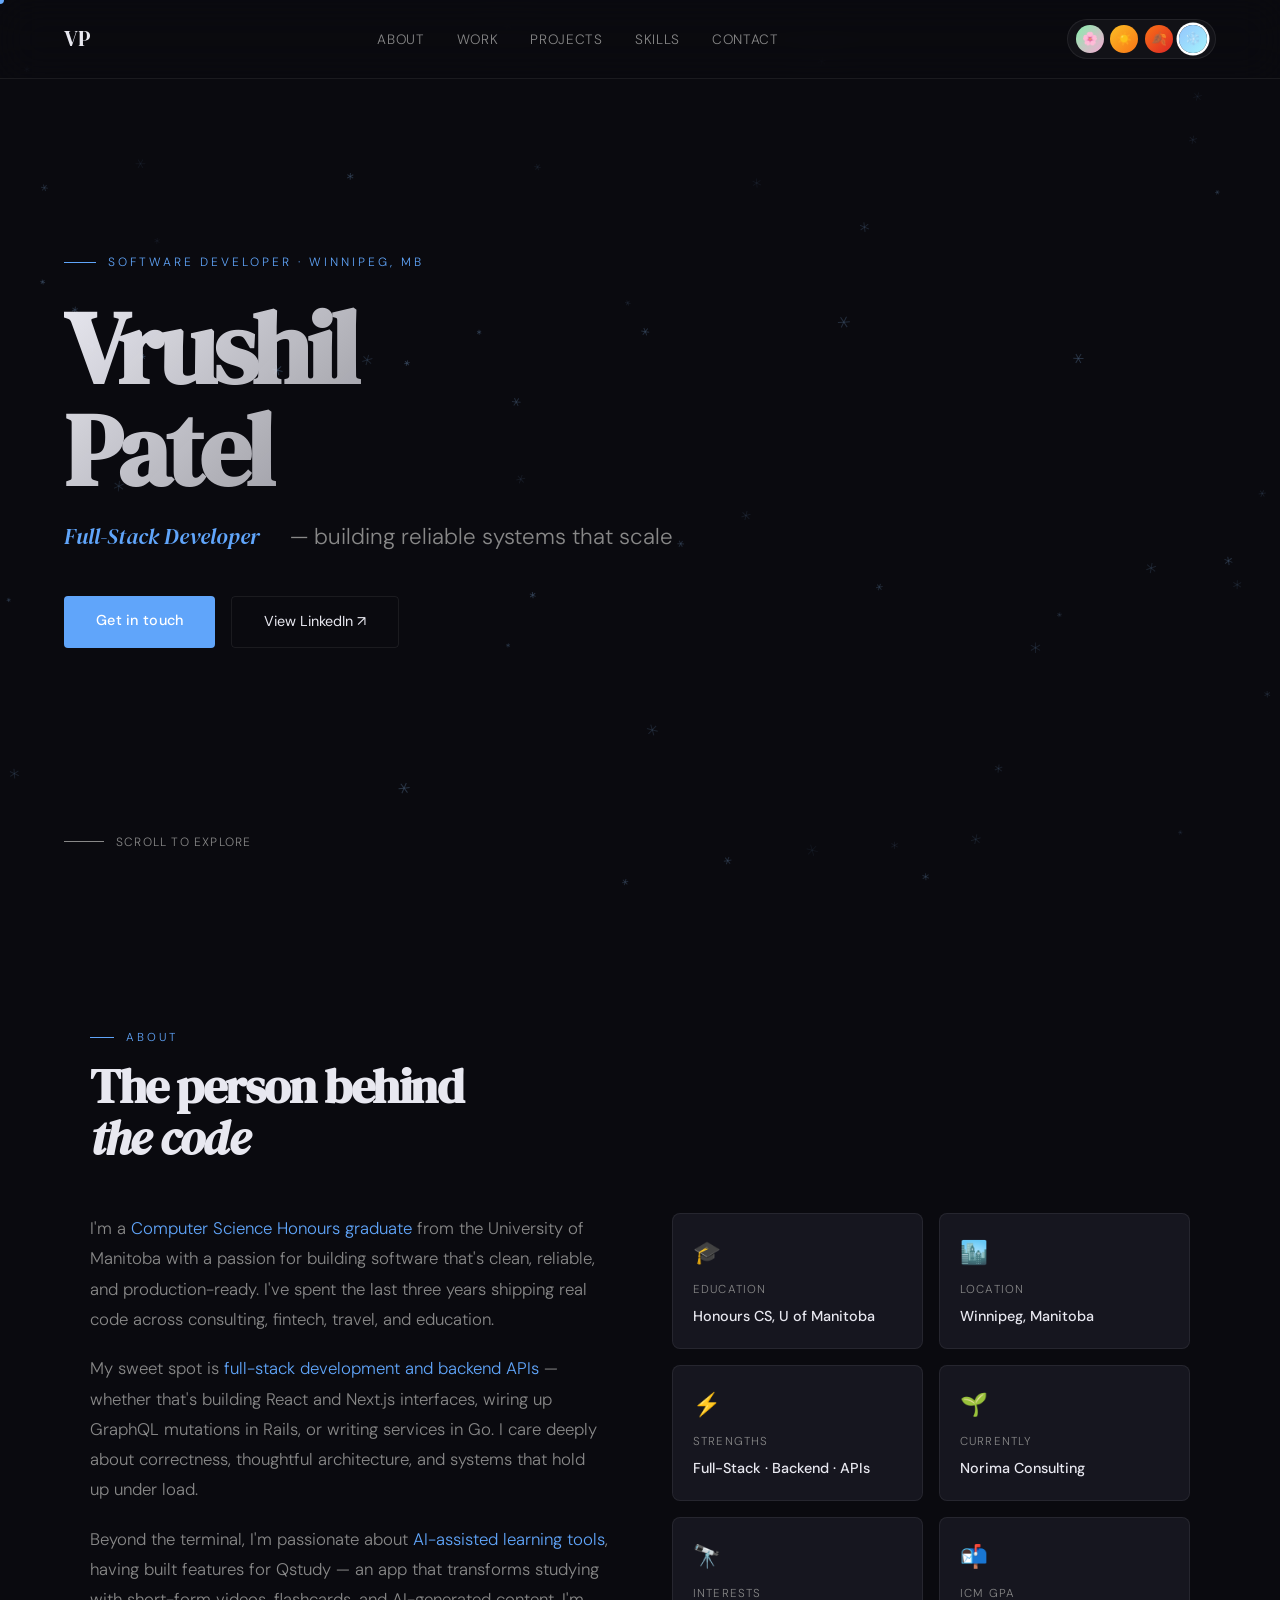
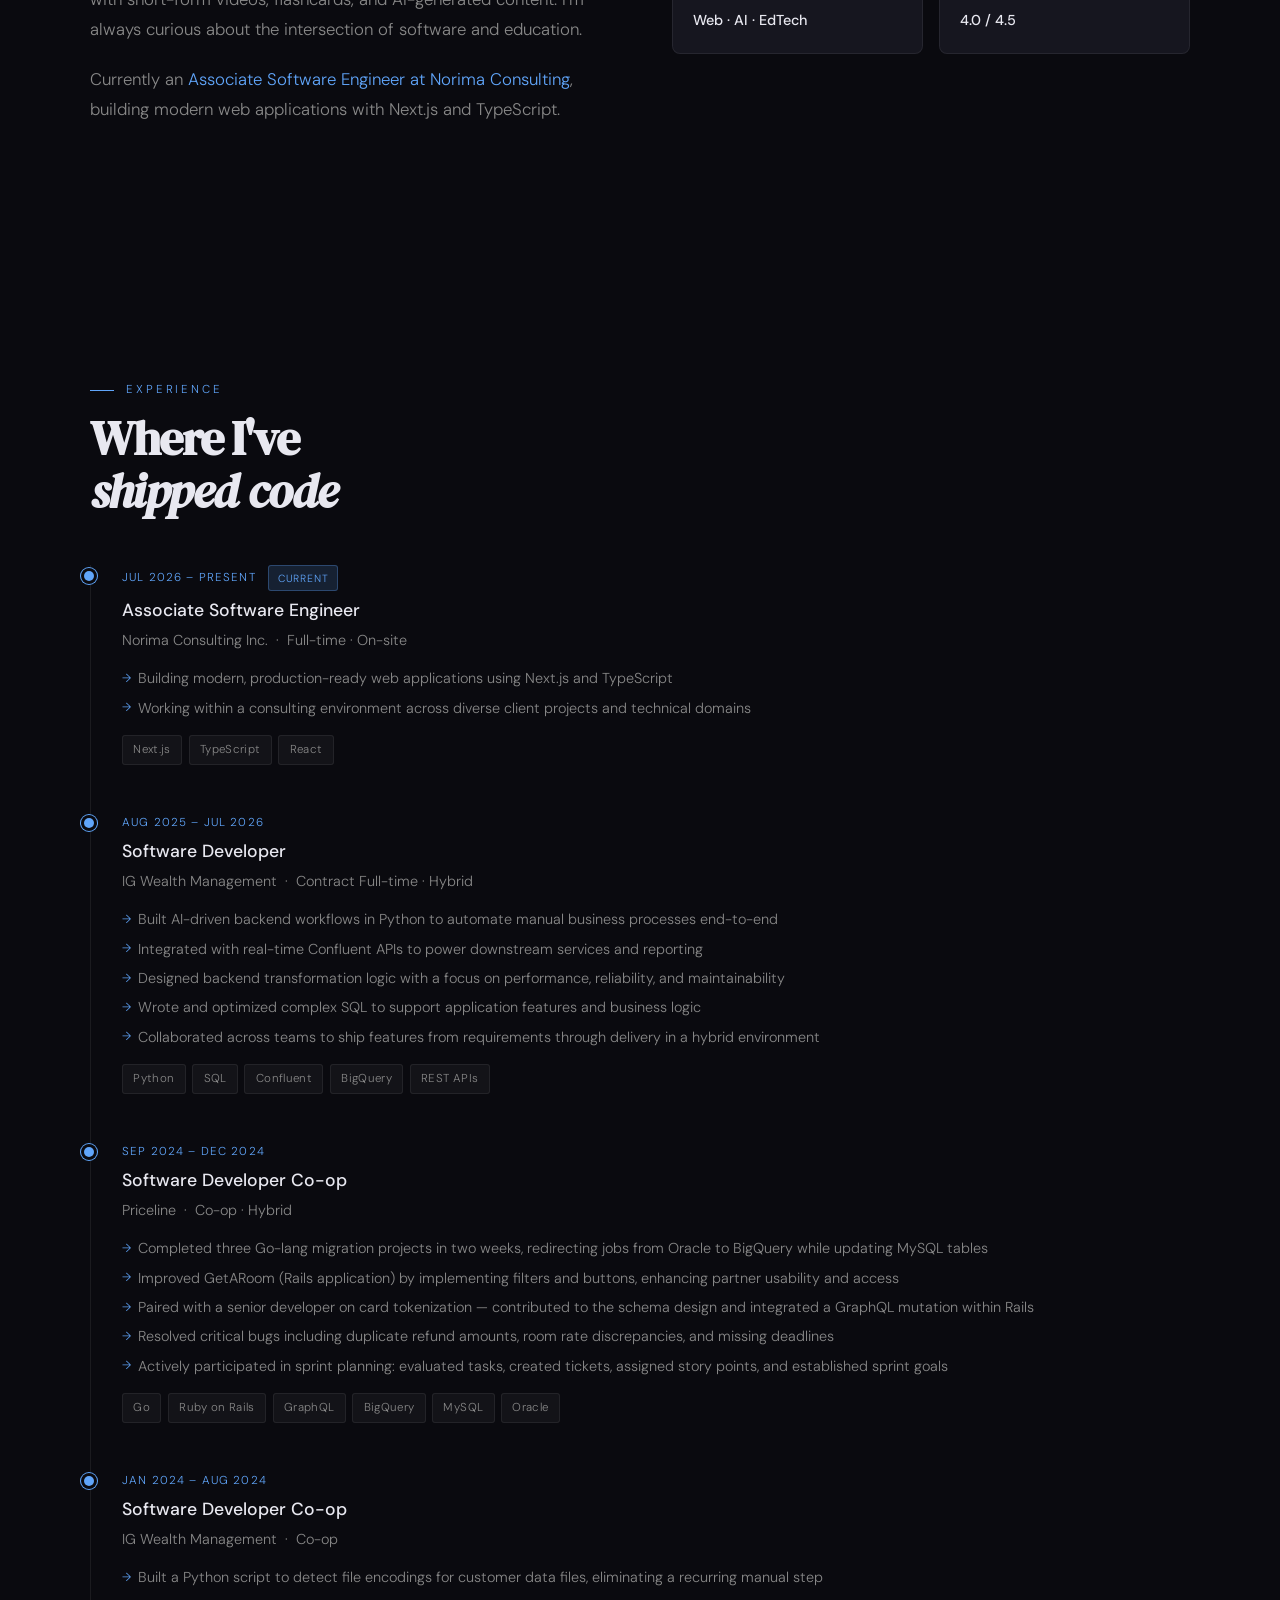
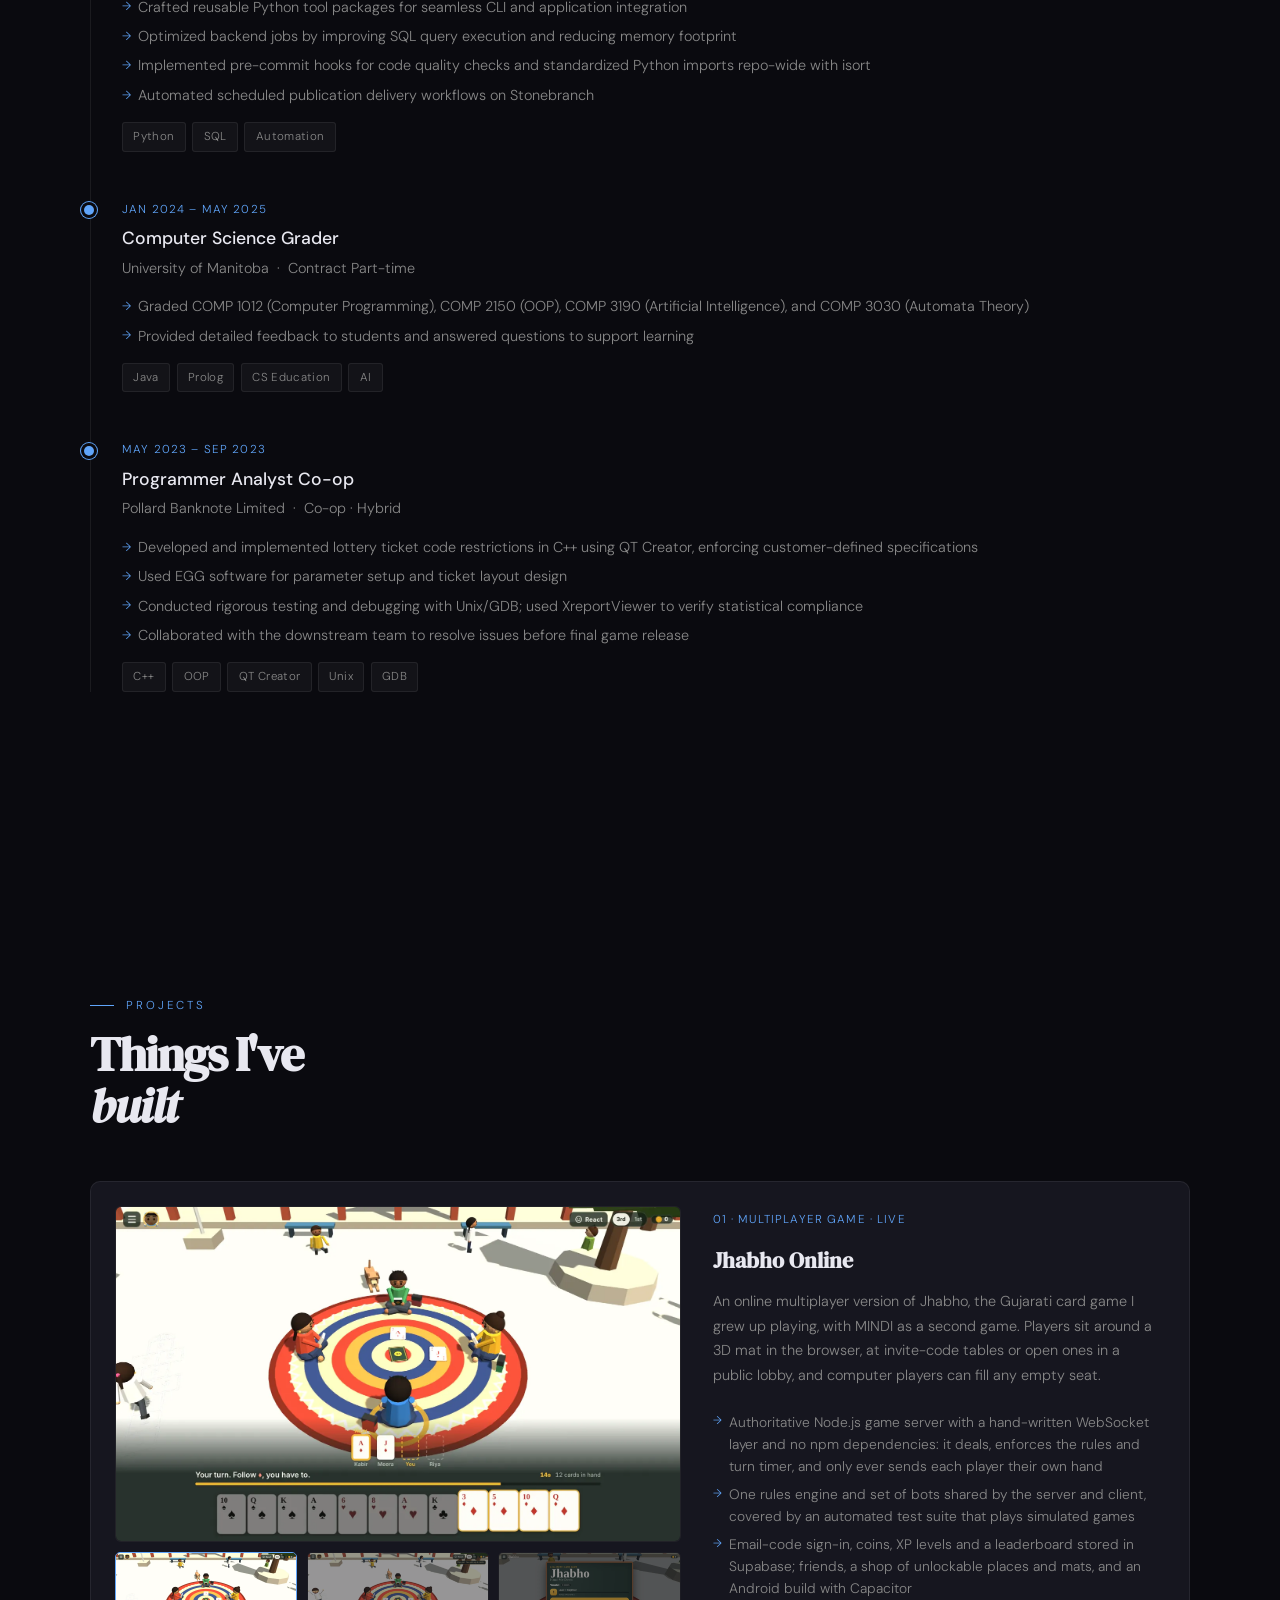
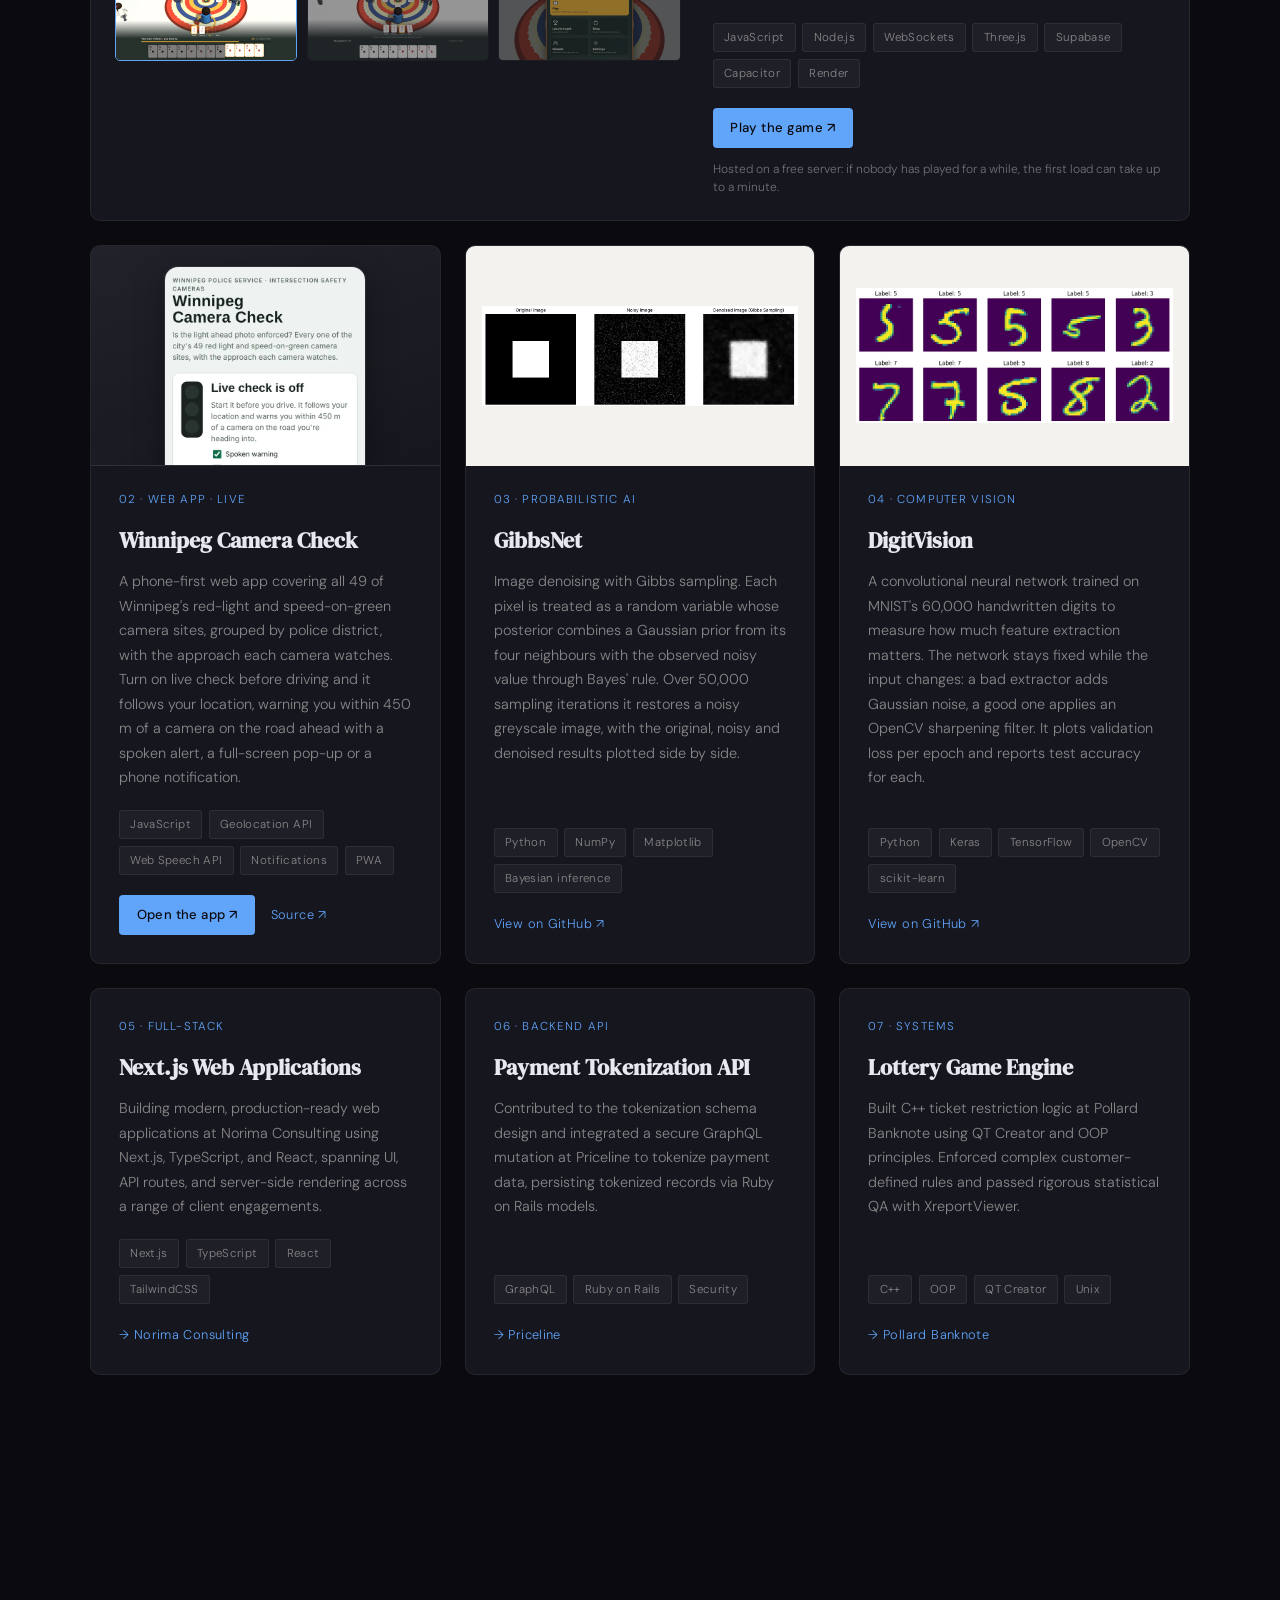
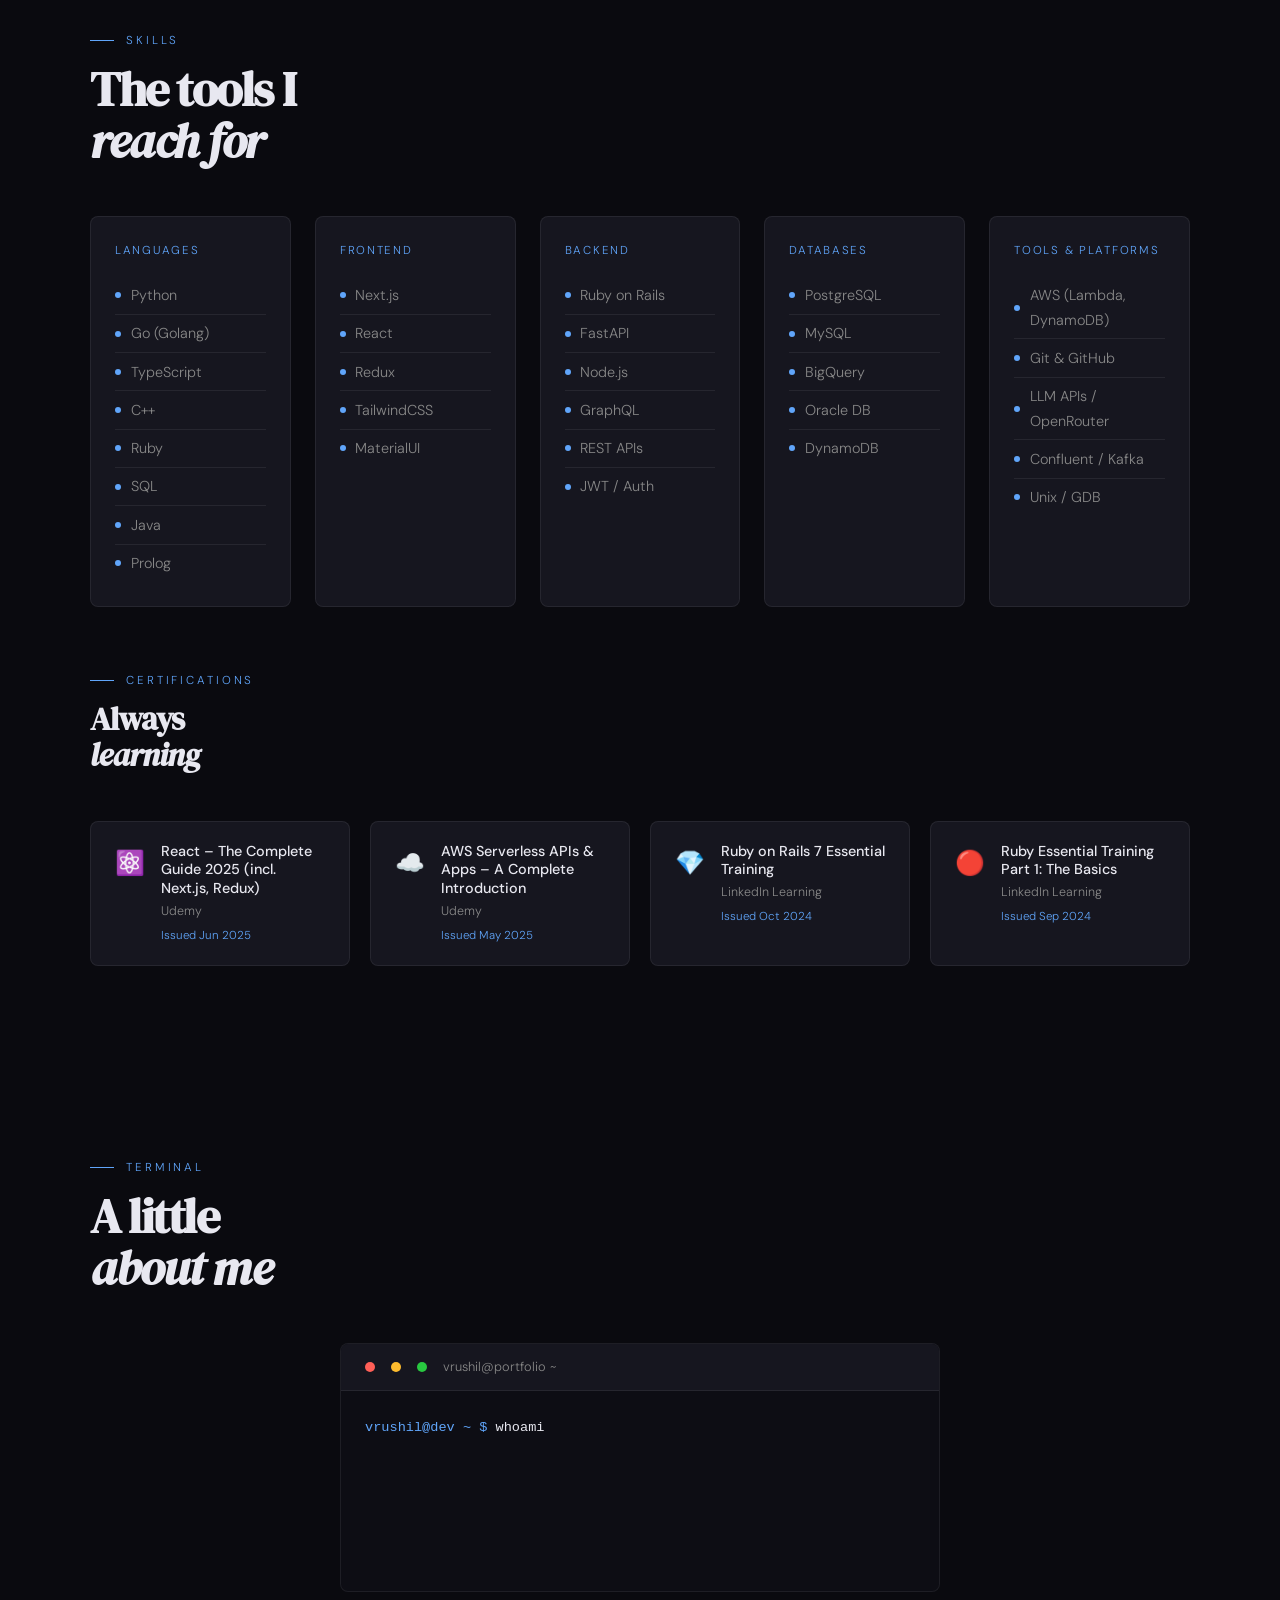
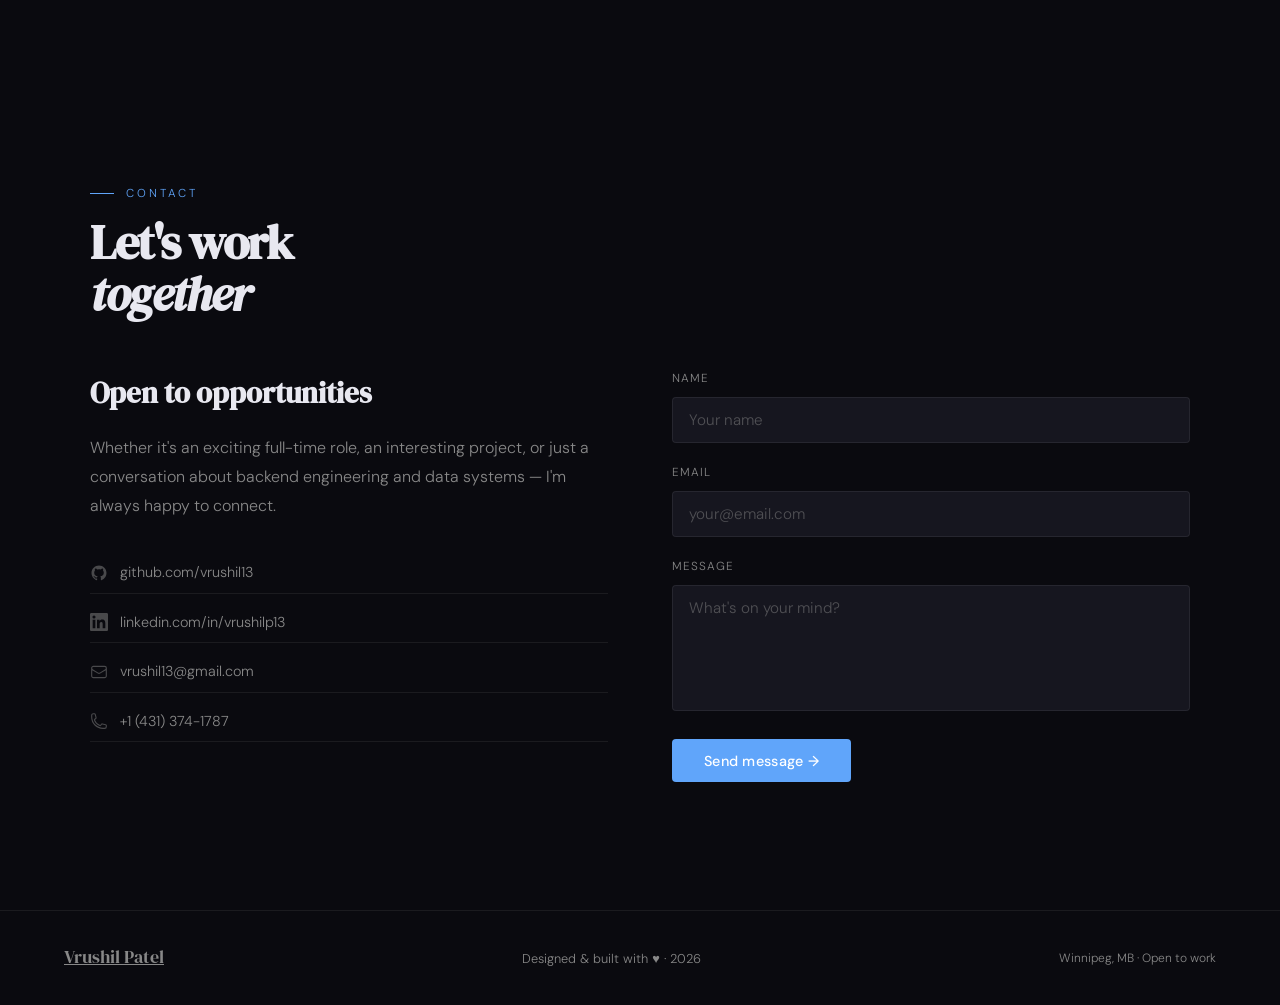
==== commit 8fd64130: "updates on the projects section and some bug fixes" ====
--- a/index.html
+++ b/index.html
@@ -233,72 +233,134 @@
     <div class="section-label" aria-hidden="true">Projects</div>
     <h2 class="section-title reveal">Things I've<br><em style="font-style:italic;font-family:'DM Serif Display',serif">built</em></h2>
     <div class="projects-grid">
+
+      <!-- Featured: Jhabho Online -->
+      <article class="project-card project-feature reveal">
+        <div class="project-media" data-gallery>
+          <img class="project-shot" src="assets/projects/jhabho-gameplay.webp" width="1440" height="855" loading="lazy" decoding="async"
+               alt="Jhabho Online: a 3D card mat with four players seated around it and the player's hand of cards at the bottom">
+          <div class="project-thumbs" role="group" aria-label="Jhabho Online screenshots">
+            <button type="button" class="thumb is-active" aria-pressed="true" data-src="assets/projects/jhabho-gameplay.webp" data-alt="Jhabho Online: a hand in progress, with the cards you can legally play raised">
+              <img src="assets/projects/jhabho-gameplay.webp" alt="" loading="lazy"><span class="sr-only">A hand in progress</span>
+            </button>
+            <button type="button" class="thumb" aria-pressed="false" data-src="assets/projects/jhabho-cut.webp" data-alt="Jhabho Online: a player cuts the trick and the highest card of the led suit picks up the pile">
+              <img src="assets/projects/jhabho-cut.webp" alt="" loading="lazy"><span class="sr-only">A cut</span>
+            </button>
+            <button type="button" class="thumb" aria-pressed="false" data-src="assets/projects/jhabho-home.webp" data-alt="Jhabho Online home screen with Play, Leaderboard, Shop, Friends and Settings">
+              <img src="assets/projects/jhabho-home.webp" alt="" loading="lazy"><span class="sr-only">Home screen</span>
+            </button>
+          </div>
+        </div>
+        <div class="project-body">
+          <div class="project-num">01 · Multiplayer game · Live</div>
+          <h3 class="project-name">Jhabho Online</h3>
+          <p class="project-desc">An online multiplayer version of Jhabho, the Gujarati card game I grew up playing, with MINDI as a second game. Players sit around a 3D mat in the browser, at invite-code tables or open ones in a public lobby, and computer players can fill any empty seat.</p>
+          <ul class="project-points">
+            <li>Authoritative Node.js game server with a hand-written WebSocket layer and no npm dependencies: it deals, enforces the rules and turn timer, and only ever sends each player their own hand</li>
+            <li>One rules engine and set of bots shared by the server and client, covered by an automated test suite that plays simulated games</li>
+            <li>Email-code sign-in, coins, XP levels and a leaderboard stored in Supabase; friends, a shop of unlockable places and mats, and an Android build with Capacitor</li>
+          </ul>
+          <div class="tech-tags">
+            <span class="tag">JavaScript</span><span class="tag">Node.js</span><span class="tag">WebSockets</span><span class="tag">Three.js</span><span class="tag">Supabase</span><span class="tag">Capacitor</span><span class="tag">Render</span>
+          </div>
+          <div class="project-links">
+            <a href="https://jhabho.onrender.com" class="project-link project-link--primary" target="_blank" rel="noopener noreferrer">Play the game ↗</a>
+          </div>
+          <p class="project-note">Hosted on a free server: if nobody has played for a while, the first load can take up to a minute.</p>
+        </div>
+      </article>
+
+      <!-- Winnipeg Camera Check -->
+      <article class="project-card project-card--media reveal">
+        <div class="project-cover project-cover--phone">
+          <img src="assets/projects/camera-check.webp" width="560" height="873" loading="lazy" decoding="async"
+               alt="Winnipeg Camera Check on a phone: the live check panel with spoken warning, pop-up and notification options">
+        </div>
+        <div class="project-num">02 · Web app · Live</div>
+        <h3 class="project-name">Winnipeg Camera Check</h3>
+        <p class="project-desc">A phone-first web app covering all 49 of Winnipeg's red-light and speed-on-green camera sites, grouped by police district, with the approach each camera watches. Turn on live check before driving and it follows your location, warning you within 450 m of a camera on the road ahead with a spoken alert, a full-screen pop-up or a phone notification.</p>
+        <div class="tech-tags">
+          <span class="tag">JavaScript</span><span class="tag">Geolocation API</span><span class="tag">Web Speech API</span><span class="tag">Notifications</span><span class="tag">PWA</span>
+        </div>
+        <div class="project-links">
+          <a href="camera-check/" class="project-link project-link--primary" target="_blank" rel="noopener">Open the app ↗</a>
+          <a href="https://github.com/vrushil13/vrushil13.github.io/tree/main/camera-check" class="project-link" target="_blank" rel="noopener noreferrer">Source ↗</a>
+        </div>
+      </article>
+
+      <!-- GibbsNet -->
+      <article class="project-card project-card--media reveal">
+        <div class="project-cover project-cover--figure">
+          <img src="assets/projects/gibbsnet.webp" width="1190" height="376" loading="lazy" decoding="async"
+               alt="GibbsNet output: the original square, the same image with Gaussian noise, and the denoised result">
+        </div>
+        <div class="project-num">03 · Probabilistic AI</div>
+        <h3 class="project-name">GibbsNet</h3>
+        <p class="project-desc">Image denoising with Gibbs sampling. Each pixel is treated as a random variable whose posterior combines a Gaussian prior from its four neighbours with the observed noisy value through Bayes' rule. Over 50,000 sampling iterations it restores a noisy greyscale image, with the original, noisy and denoised results plotted side by side.</p>
+        <div class="tech-tags">
+          <span class="tag">Python</span><span class="tag">NumPy</span><span class="tag">Matplotlib</span><span class="tag">Bayesian inference</span>
+        </div>
+        <div class="project-links">
+          <a href="https://github.com/vrushil13/GibbsNet" class="project-link" target="_blank" rel="noopener noreferrer">View on GitHub ↗</a>
+        </div>
+      </article>
+
+      <!-- DigitVision -->
+      <article class="project-card project-card--media reveal">
+        <div class="project-cover project-cover--figure">
+          <img src="assets/projects/digitvision.webp" width="952" height="408" loading="lazy" decoding="async"
+               alt="Ten random MNIST training digits with their labels, plotted by DigitVision">
+        </div>
+        <div class="project-num">04 · Computer vision</div>
+        <h3 class="project-name">DigitVision</h3>
+        <p class="project-desc">A convolutional neural network trained on MNIST's 60,000 handwritten digits to measure how much feature extraction matters. The network stays fixed while the input changes: a bad extractor adds Gaussian noise, a good one applies an OpenCV sharpening filter. It plots validation loss per epoch and reports test accuracy for each.</p>
+        <div class="tech-tags">
+          <span class="tag">Python</span><span class="tag">Keras</span><span class="tag">TensorFlow</span><span class="tag">OpenCV</span><span class="tag">scikit-learn</span>
+        </div>
+        <div class="project-links">
+          <a href="https://github.com/vrushil13/DigitVision" class="project-link" target="_blank" rel="noopener noreferrer">View on GitHub ↗</a>
+        </div>
+      </article>
+
+      <!-- Next.js work at Norima -->
       <article class="project-card reveal">
-        <div class="project-num">01 · AI / EdTech</div>
-        <h3 class="project-name">Qstudy AI</h3>
-        <p class="project-desc">Full-stack developer on an AI-powered study platform. Built scrolling short educational videos, AI-generated music, stories, flashcards, and quizzes — TikTok meets a personal tutor.</p>
-        <div class="tech-tags" style="margin-bottom:1rem">
-          <span class="tag">TypeScript</span><span class="tag">React</span><span class="tag">TailwindCSS</span><span class="tag">FastAPI</span><span class="tag">OpenRouter</span><span class="tag">MaterialUI</span>
-        </div>
-        <div class="project-links">
-          <a href="#" class="project-link">→ View App</a>
-        </div>
-      </article>
-      <article class="project-card reveal">
-        <div class="project-num">02 · Data Engineering</div>
-        <h3 class="project-name">BigQuery Migration System</h3>
-        <p class="project-desc">Led Go migration of three production jobs at Priceline — redirecting canceled offer retrieval and refund lookups from Oracle to BigQuery with zero downtime, delivered in two weeks.</p>
-        <div class="tech-tags" style="margin-bottom:1rem">
-          <span class="tag">Go</span><span class="tag">BigQuery</span><span class="tag">Oracle</span><span class="tag">MySQL</span>
-        </div>
-        <div class="project-links">
-          <a href="#experience" class="project-link">→ Priceline Work</a>
-        </div>
-      </article>
-      <article class="project-card reveal">
-        <div class="project-num">03 · Full-Stack</div>
+        <div class="project-num">05 · Full-stack</div>
         <h3 class="project-name">Next.js Web Applications</h3>
-        <p class="project-desc">Building modern, production-ready web applications at Norima Consulting using Next.js, TypeScript, and React — spanning UI, API routes, and server-side rendering across a range of client engagements.</p>
-        <div class="tech-tags" style="margin-bottom:1rem">
+        <p class="project-desc">Building modern, production-ready web applications at Norima Consulting using Next.js, TypeScript, and React, spanning UI, API routes, and server-side rendering across a range of client engagements.</p>
+        <div class="tech-tags">
           <span class="tag">Next.js</span><span class="tag">TypeScript</span><span class="tag">React</span><span class="tag">TailwindCSS</span>
         </div>
         <div class="project-links">
           <a href="#experience" class="project-link">→ Norima Consulting</a>
         </div>
       </article>
+
+      <!-- Payment tokenization at Priceline -->
       <article class="project-card reveal">
-        <div class="project-num">04 · Backend API</div>
+        <div class="project-num">06 · Backend API</div>
         <h3 class="project-name">Payment Tokenization API</h3>
         <p class="project-desc">Contributed to the tokenization schema design and integrated a secure GraphQL mutation at Priceline to tokenize payment data, persisting tokenized records via Ruby on Rails models.</p>
-        <div class="tech-tags" style="margin-bottom:1rem">
+        <div class="tech-tags">
           <span class="tag">GraphQL</span><span class="tag">Ruby on Rails</span><span class="tag">Security</span>
         </div>
         <div class="project-links">
-          <a href="#experience" class="project-link">→ Priceline Work</a>
-        </div>
-      </article>
+          <a href="#experience" class="project-link">→ Priceline</a>
+        </div>
+      </article>
+
+      <!-- Lottery logic at Pollard Banknote -->
       <article class="project-card reveal">
-        <div class="project-num">05 · Backend Automation</div>
-        <h3 class="project-name">AI-Driven Backend Workflows</h3>
-        <p class="project-desc">Built Python backend workflows at IG Wealth that leverage AI and real-time Confluent APIs to automate previously manual business processes end-to-end.</p>
-        <div class="tech-tags" style="margin-bottom:1rem">
-          <span class="tag">Python</span><span class="tag">Confluent</span><span class="tag">REST APIs</span><span class="tag">Automation</span>
-        </div>
-        <div class="project-links">
-          <a href="#experience" class="project-link">→ IG Wealth</a>
-        </div>
-      </article>
-      <article class="project-card reveal">
-        <div class="project-num">06 · Systems / Game Dev</div>
+        <div class="project-num">07 · Systems</div>
         <h3 class="project-name">Lottery Game Engine</h3>
         <p class="project-desc">Built C++ ticket restriction logic at Pollard Banknote using QT Creator and OOP principles. Enforced complex customer-defined rules and passed rigorous statistical QA with XreportViewer.</p>
-        <div class="tech-tags" style="margin-bottom:1rem">
+        <div class="tech-tags">
           <span class="tag">C++</span><span class="tag">OOP</span><span class="tag">QT Creator</span><span class="tag">Unix</span>
         </div>
         <div class="project-links">
           <a href="#experience" class="project-link">→ Pollard Banknote</a>
         </div>
       </article>
+
     </div>
   </div>
 </section>
@@ -423,7 +485,7 @@
       <div class="contact-info reveal">
         <h3>Open to opportunities</h3>
         <p>Whether it's an exciting full-time role, an interesting project, or just a conversation about backend engineering and data systems — I'm always happy to connect.</p>
-        <nav class="social-links" aria-label="Social links">
+        <div class="social-links">
           <a href="https://github.com/vrushil13" class="social-link" target="_blank" rel="noopener noreferrer" aria-label="GitHub profile">
             <svg class="social-icon" viewBox="0 0 24 24" fill="currentColor" aria-hidden="true"><path d="M12 2C6.477 2 2 6.484 2 12.017c0 4.425 2.865 8.18 6.839 9.504.5.092.682-.217.682-.483 0-.237-.008-.868-.013-1.703-2.782.605-3.369-1.343-3.369-1.343-.454-1.158-1.11-1.466-1.11-1.466-.908-.62.069-.608.069-.608 1.003.07 1.531 1.032 1.531 1.032.892 1.53 2.341 1.088 2.91.832.092-.647.35-1.088.636-1.338-2.22-.253-4.555-1.113-4.555-4.951 0-1.093.39-1.988 1.029-2.688-.103-.253-.446-1.272.098-2.65 0 0 .84-.27 2.75 1.026A9.564 9.564 0 0112 6.844c.85.004 1.705.115 2.504.337 1.909-1.296 2.747-1.027 2.747-1.027.546 1.379.202 2.398.1 2.651.64.7 1.028 1.595 1.028 2.688 0 3.848-2.339 4.695-4.566 4.943.359.309.678.92.678 1.855 0 1.338-.012 2.419-.012 2.747 0 .268.18.58.688.482A10.019 10.019 0 0022 12.017C22 6.484 17.522 2 12 2z"/></svg>
             github.com/vrushil13
@@ -440,7 +502,7 @@
             <svg class="social-icon" viewBox="0 0 24 24" fill="none" stroke="currentColor" stroke-width="1.5" aria-hidden="true"><path stroke-linecap="round" stroke-linejoin="round" d="M2.25 6.75c0 8.284 6.716 15 15 15h2.25a2.25 2.25 0 002.25-2.25v-1.372c0-.516-.351-.966-.852-1.091l-4.423-1.106c-.44-.11-.902.055-1.173.417l-.97 1.293c-.282.376-.769.542-1.21.38a12.035 12.035 0 01-7.143-7.143c-.162-.441.004-.928.38-1.21l1.293-.97c.363-.271.527-.734.417-1.173L6.963 3.102a1.125 1.125 0 00-1.091-.852H4.5A2.25 2.25 0 002.25 4.5v2.25z"/></svg>
             +1 (431) 374-1787
           </a>
-        </nav>
+        </div>
       </div>
       <div class="reveal">
         <form id="contact-form" novalidate aria-label="Contact form">
--- a/style.css
+++ b/style.css
@@ -170,6 +170,54 @@
 .project-card.dashed:hover{transform:none;border-color:var(--border)}
 .project-card.dashed::before{display:none}
 
+/* Project cards: tags sit above the links */
+.project-card .tech-tags{margin-bottom:1.25rem}
+.project-link--primary{
+  display:inline-flex;align-items:center;gap:.35rem;padding:.55rem 1.1rem;border-radius:4px;
+  background:var(--accent);color:#0a0a0f;font-weight:500;font-size:.82rem;
+  transition:opacity .2s,transform .2s;
+}
+.project-link--primary:hover{text-decoration:none;opacity:.88;transform:translateY(-1px)}
+.project-links{align-items:center;flex-wrap:wrap}
+.project-note{font-size:.75rem;color:var(--muted);opacity:.8;margin-top:.75rem;line-height:1.5}
+.project-points{list-style:none;margin:0 0 1.25rem}
+.project-points li{font-size:.86rem;color:var(--muted);line-height:1.6;padding:.2rem 0 .2rem 1rem;position:relative}
+.project-points li::before{content:'→';position:absolute;left:0;top:.3rem;color:var(--accent);font-size:.72rem}
+
+/* Featured project: spans the whole grid, screenshots beside the write-up */
+.project-feature{
+  grid-column:1/-1;display:grid;grid-template-columns:minmax(0,1.25fr) minmax(0,1fr);
+  gap:2rem;align-items:start;padding:1.5rem;
+}
+.project-feature:hover{transform:translateY(-2px)}
+.project-body{display:flex;flex-direction:column;min-width:0;padding:.25rem .25rem 0 0}
+.project-media{display:flex;flex-direction:column;gap:.6rem;min-width:0}
+.project-shot{
+  display:block;width:100%;height:auto;aspect-ratio:1440/855;object-fit:cover;
+  border-radius:6px;border:1px solid var(--border);background:var(--bg2);
+}
+.project-thumbs{display:grid;grid-template-columns:repeat(3,minmax(0,1fr));gap:.6rem}
+.thumb{
+  padding:0;border:1px solid var(--border);border-radius:5px;overflow:hidden;cursor:pointer;
+  background:var(--bg2);opacity:.55;transition:opacity .2s,border-color .2s;
+}
+.thumb img{display:block;width:100%;height:auto;aspect-ratio:1440/855;object-fit:cover}
+.thumb:hover{opacity:.85}
+.thumb.is-active{opacity:1;border-color:var(--accent)}
+.thumb:focus-visible{outline:2px solid var(--accent);outline-offset:2px}
+
+/* Card with an image on top (phone screenshot shown inside a soft frame) */
+.project-cover{
+  margin:-1.75rem -1.75rem 1.5rem;height:220px;overflow:hidden;position:relative;
+  border-bottom:1px solid var(--border);background:var(--bg2);
+}
+.project-cover--phone{display:flex;justify-content:center;align-items:flex-start;padding-top:1.25rem;background:linear-gradient(160deg,rgba(255,255,255,.05),rgba(255,255,255,0))}
+.project-cover--phone img{width:58%;max-width:220px;height:auto;border-radius:14px 14px 0 0;border:1px solid var(--border);border-bottom:0;box-shadow:0 10px 30px rgba(0,0,0,.35)}
+
+.project-cover--figure{display:flex;align-items:center;justify-content:center;padding:1rem;background:#f3f2ee}
+.project-cover--figure img{width:100%;height:100%;object-fit:contain}
+.sr-only{position:absolute;width:1px;height:1px;padding:0;margin:-1px;overflow:hidden;clip:rect(0,0,0,0);white-space:nowrap;border:0}
+
 /* SKILLS */
 .skills-grid{display:grid;grid-template-columns:repeat(auto-fit,minmax(200px,1fr));gap:1.5rem}
 .skill-group{background:var(--card);border:1px solid var(--border);border-radius:8px;padding:1.5rem}
@@ -253,6 +301,8 @@
 body.winter .current-badge{background:rgba(96,165,250,.15);border-color:rgba(96,165,250,.3)}
 
 @media(max-width:900px){
+  .project-feature{grid-template-columns:1fr;gap:1.25rem;padding:1.25rem}
+  .projects-grid{grid-template-columns:1fr}
   nav{padding:1rem 1.5rem}
   nav.scrolled{padding:.8rem 1.5rem}
   .nav-links{display:none;position:absolute;top:100%;left:0;right:0;flex-direction:column;gap:0;background:rgba(10,10,15,.95);border-bottom:1px solid var(--border);padding:1rem 0}
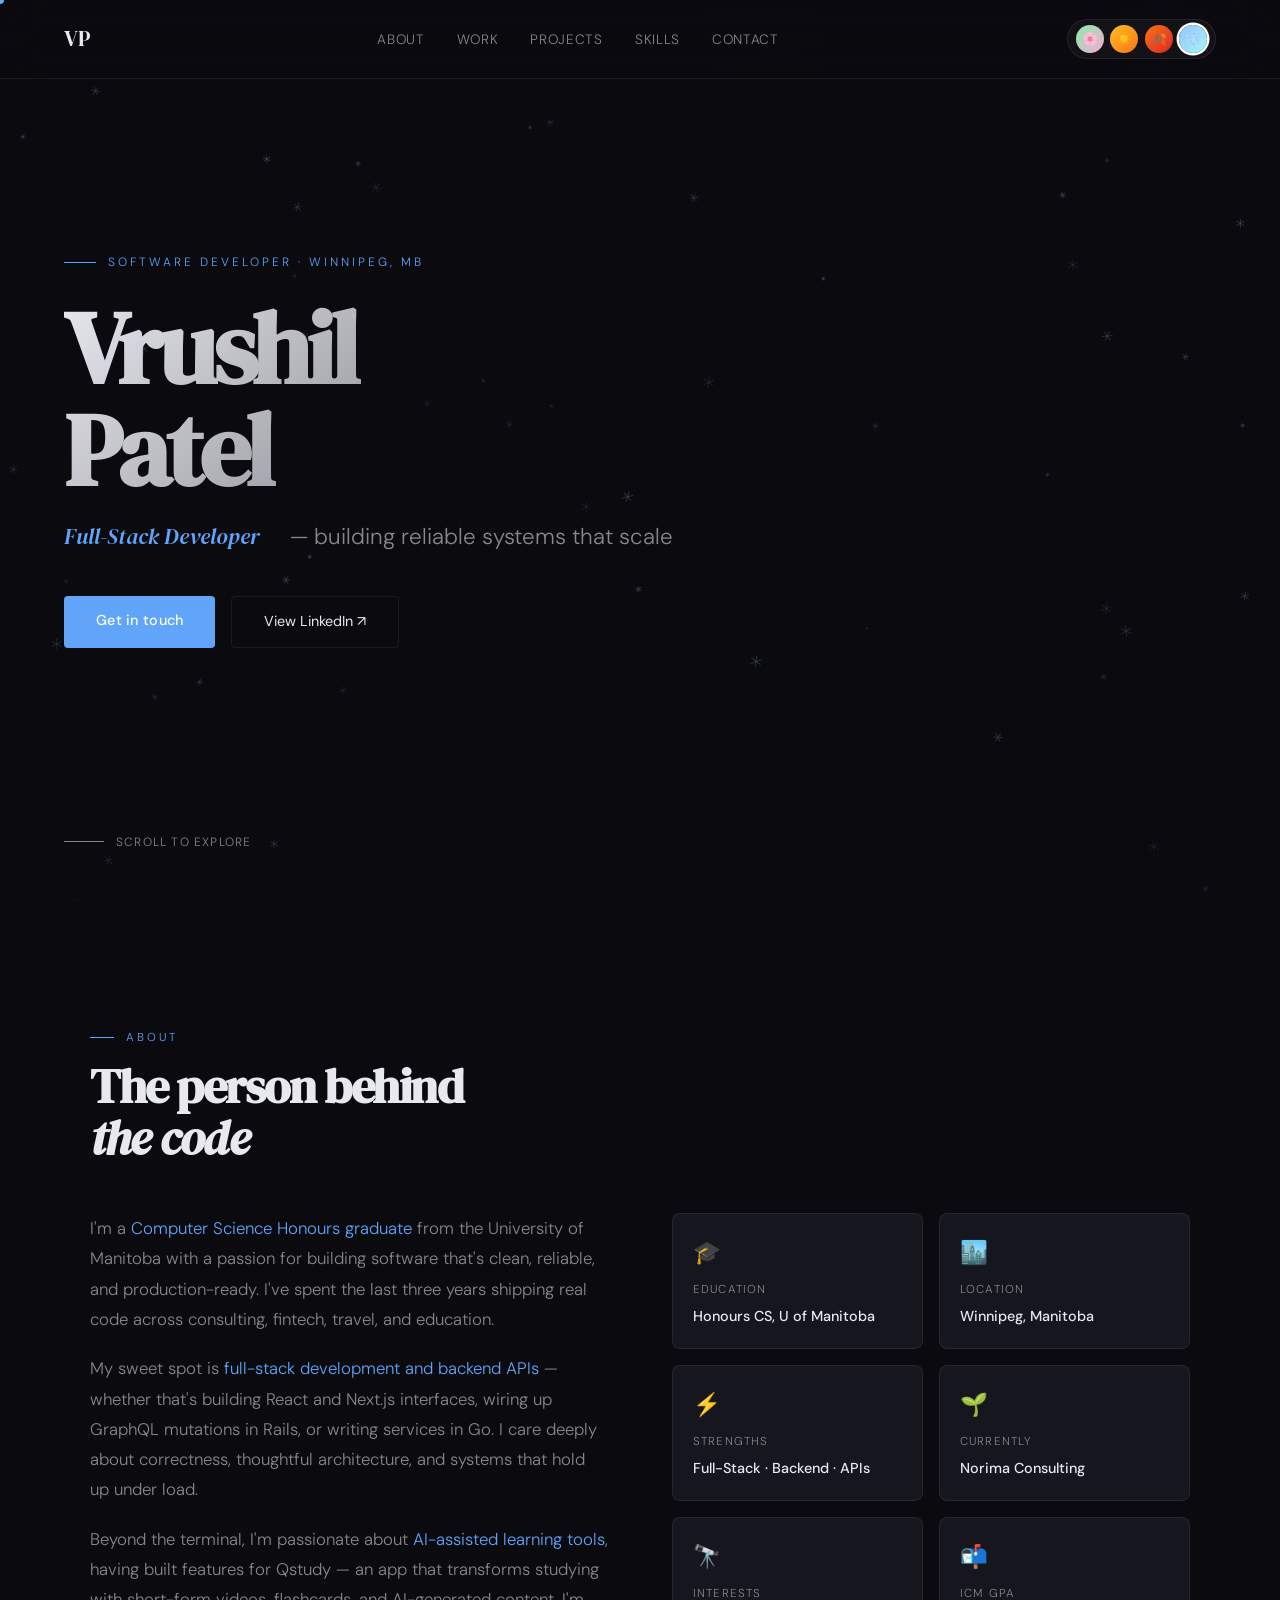
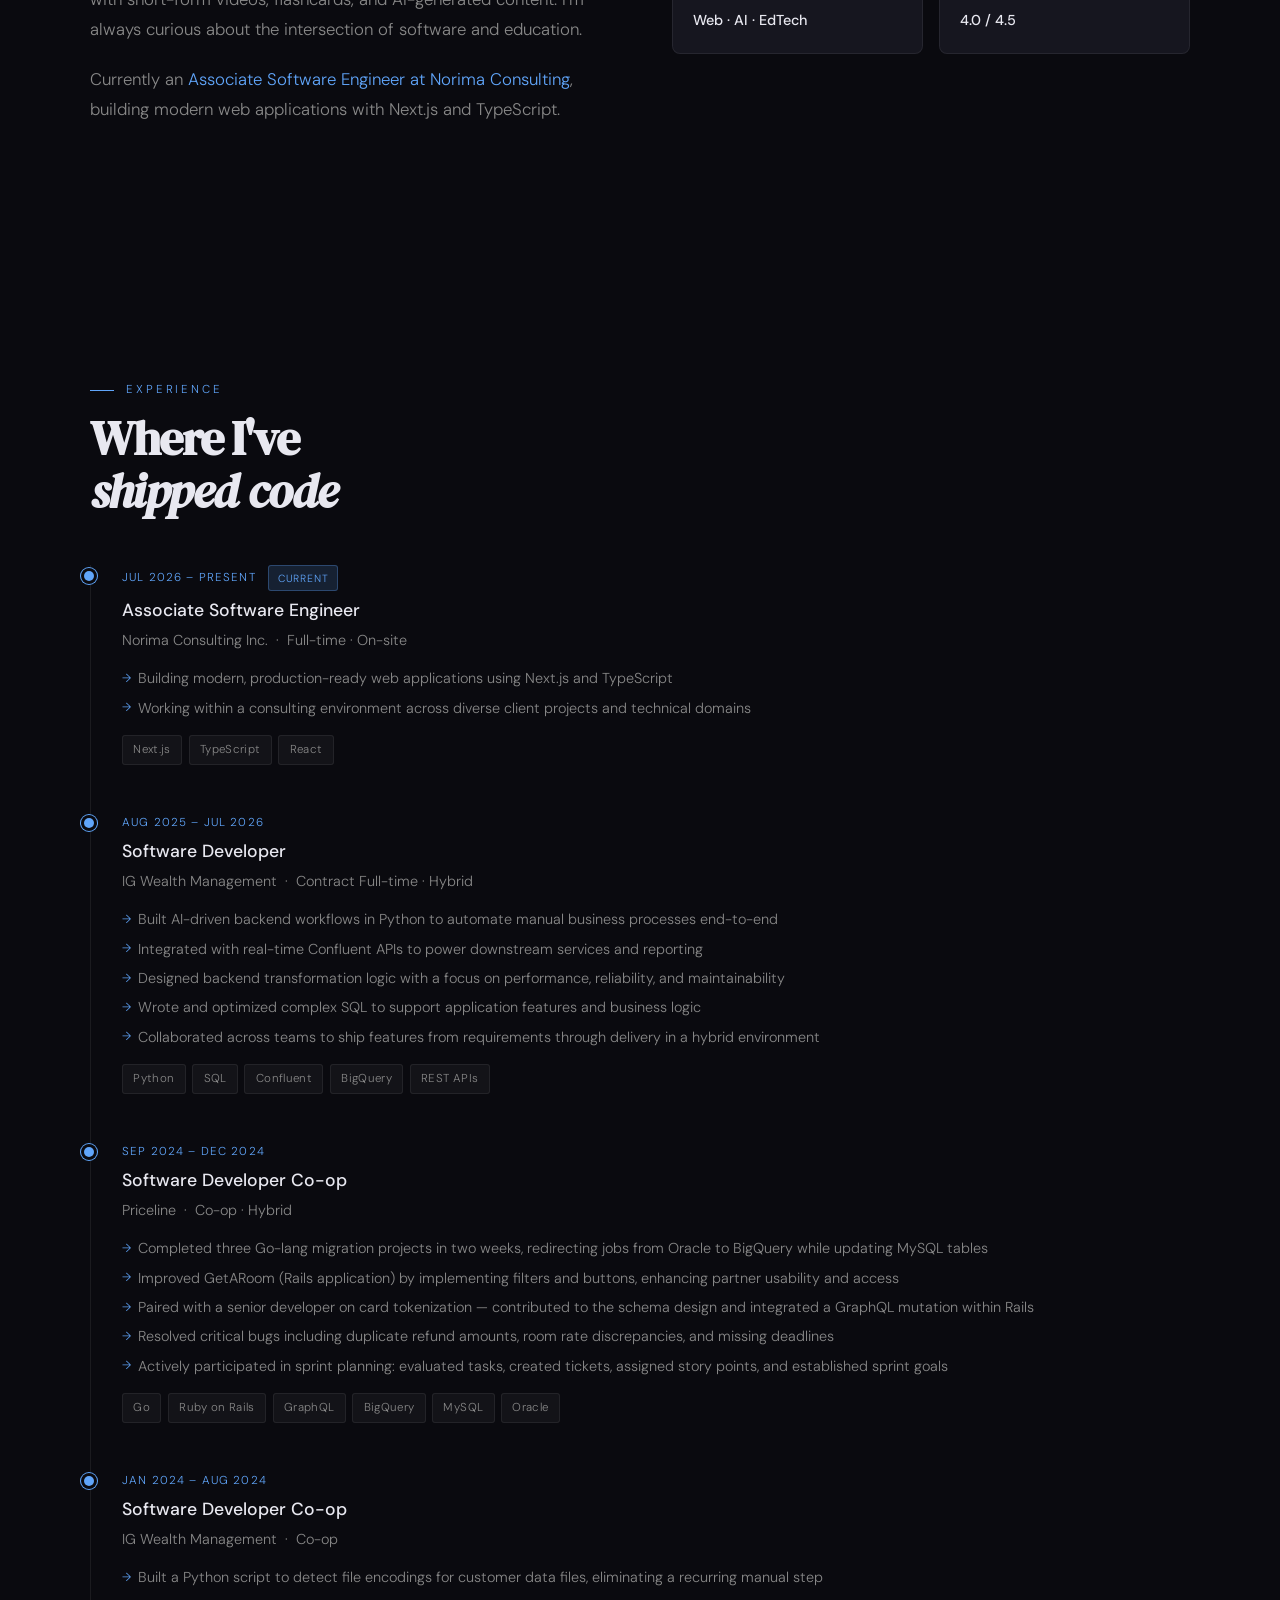
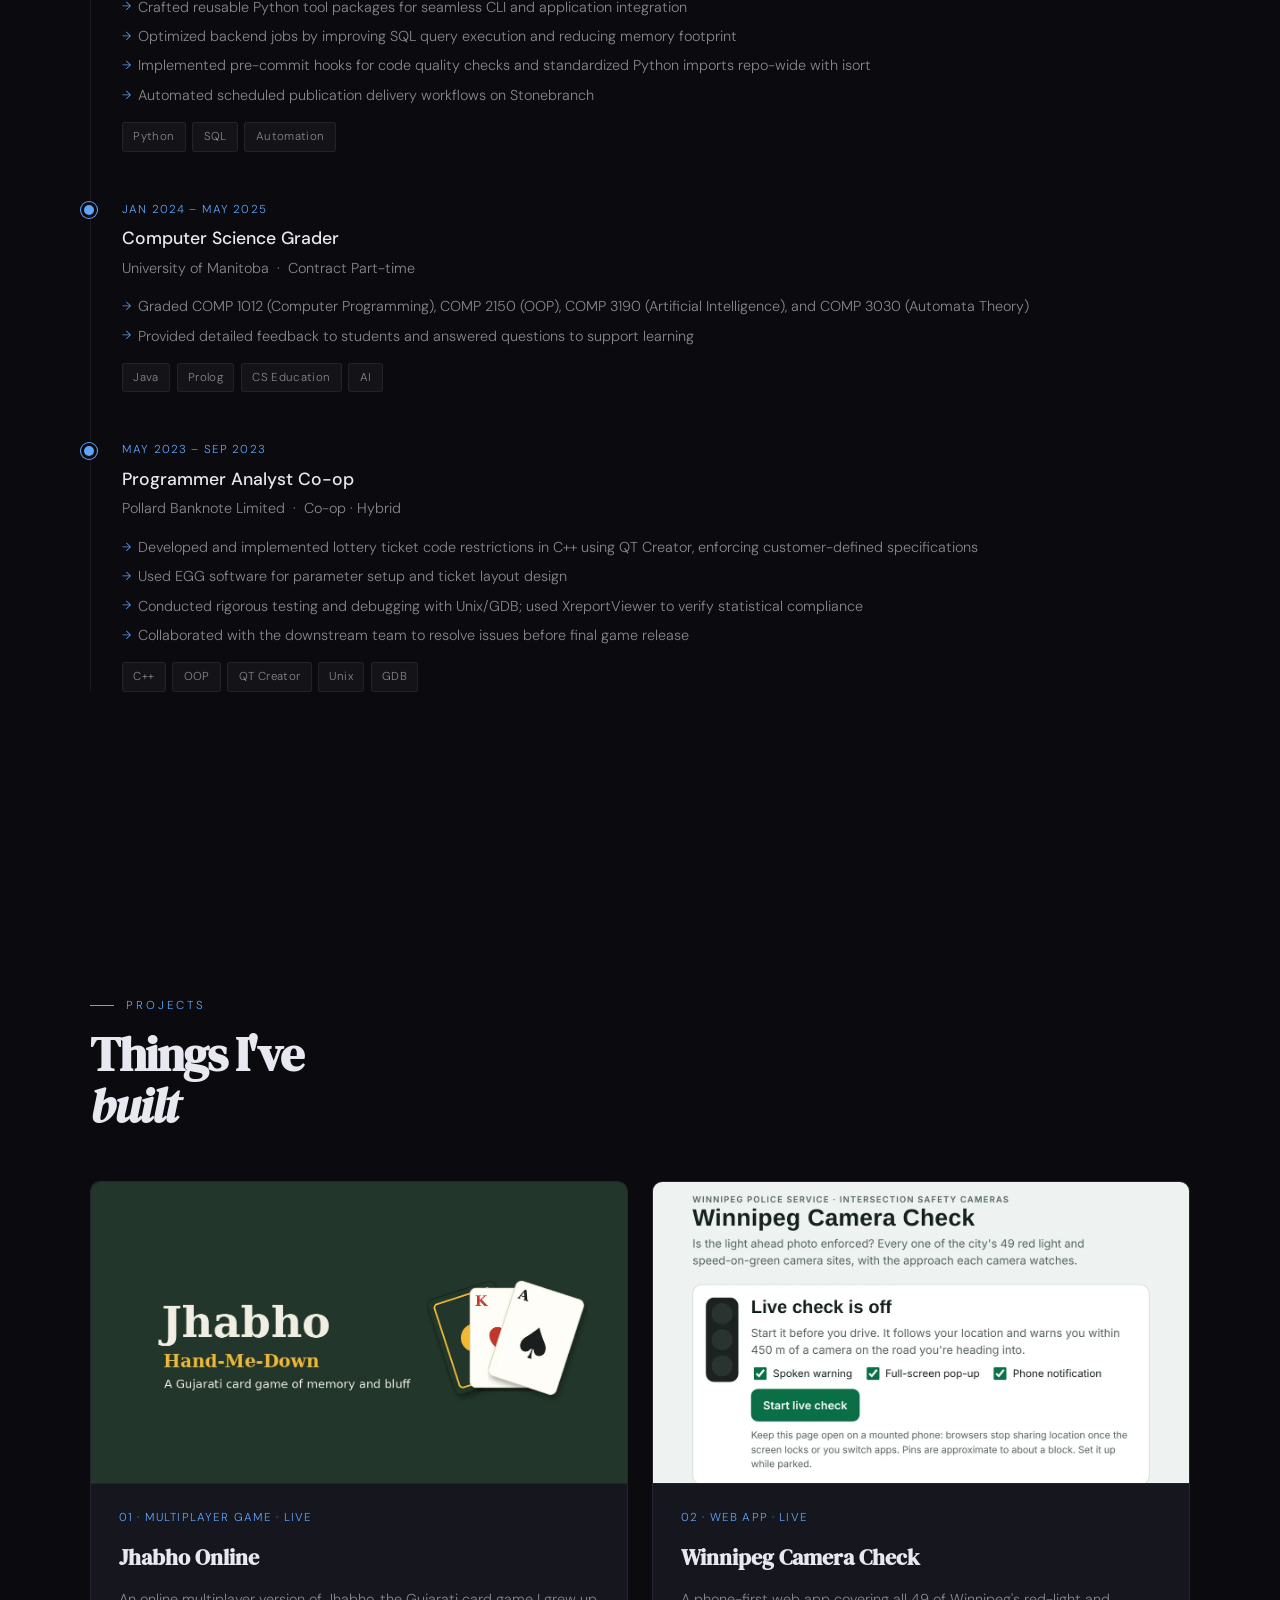
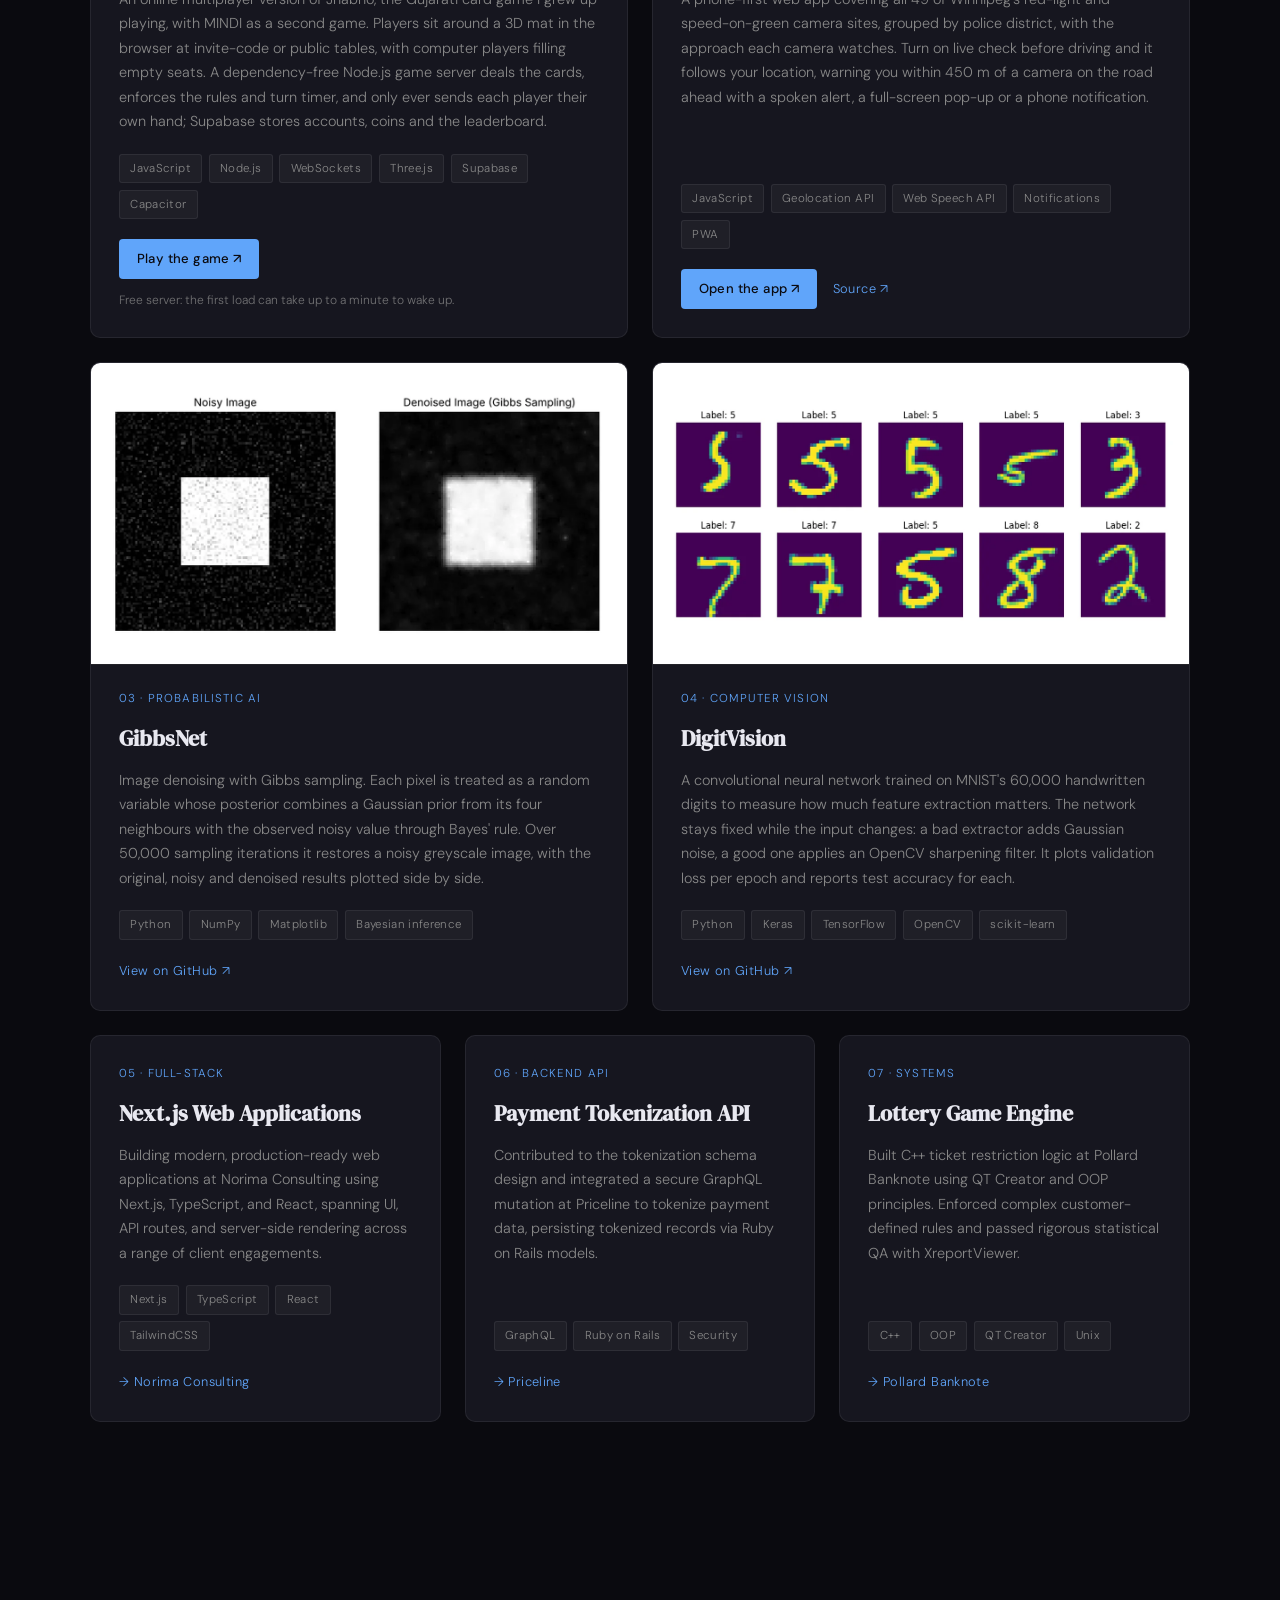
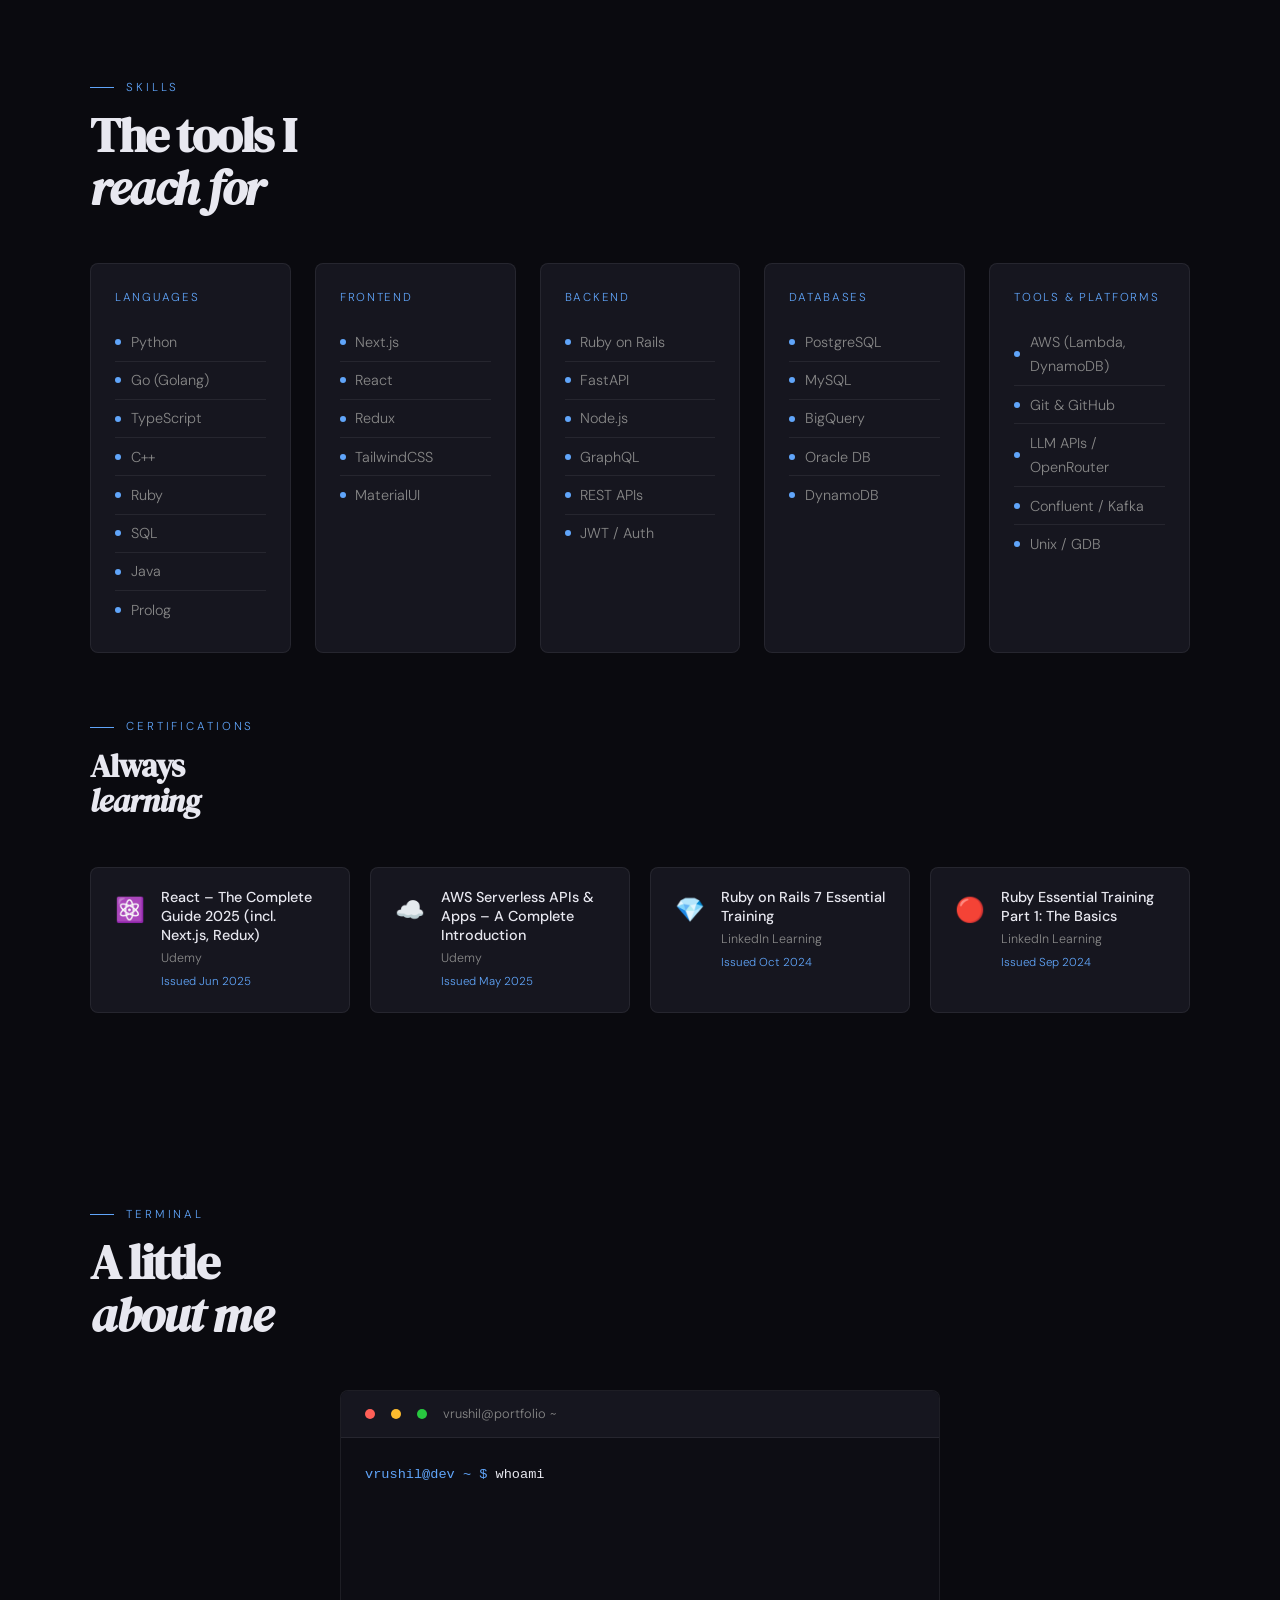
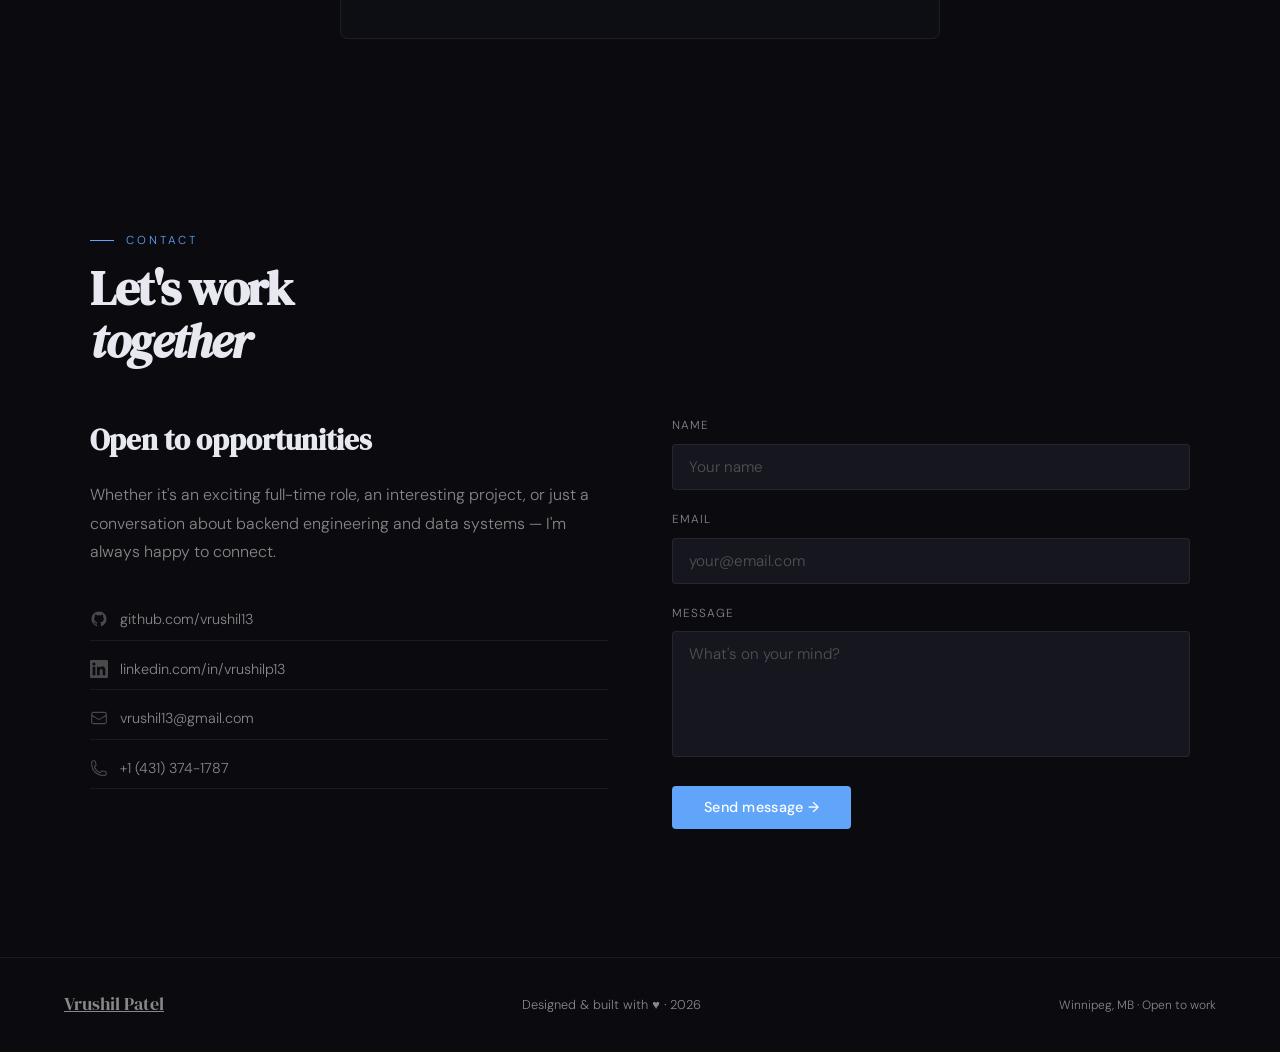
==== commit 02a44703: "update images" ====
--- a/index.html
+++ b/index.html
@@ -232,49 +232,31 @@
   <div class="container">
     <div class="section-label" aria-hidden="true">Projects</div>
     <h2 class="section-title reveal">Things I've<br><em style="font-style:italic;font-family:'DM Serif Display',serif">built</em></h2>
-    <div class="projects-grid">
-
-      <!-- Featured: Jhabho Online -->
-      <article class="project-card project-feature reveal">
-        <div class="project-media" data-gallery>
-          <img class="project-shot" src="assets/projects/jhabho-gameplay.webp" width="1440" height="855" loading="lazy" decoding="async"
-               alt="Jhabho Online: a 3D card mat with four players seated around it and the player's hand of cards at the bottom">
-          <div class="project-thumbs" role="group" aria-label="Jhabho Online screenshots">
-            <button type="button" class="thumb is-active" aria-pressed="true" data-src="assets/projects/jhabho-gameplay.webp" data-alt="Jhabho Online: a hand in progress, with the cards you can legally play raised">
-              <img src="assets/projects/jhabho-gameplay.webp" alt="" loading="lazy"><span class="sr-only">A hand in progress</span>
-            </button>
-            <button type="button" class="thumb" aria-pressed="false" data-src="assets/projects/jhabho-cut.webp" data-alt="Jhabho Online: a player cuts the trick and the highest card of the led suit picks up the pile">
-              <img src="assets/projects/jhabho-cut.webp" alt="" loading="lazy"><span class="sr-only">A cut</span>
-            </button>
-            <button type="button" class="thumb" aria-pressed="false" data-src="assets/projects/jhabho-home.webp" data-alt="Jhabho Online home screen with Play, Leaderboard, Shop, Friends and Settings">
-              <img src="assets/projects/jhabho-home.webp" alt="" loading="lazy"><span class="sr-only">Home screen</span>
-            </button>
-          </div>
-        </div>
-        <div class="project-body">
-          <div class="project-num">01 · Multiplayer game · Live</div>
-          <h3 class="project-name">Jhabho Online</h3>
-          <p class="project-desc">An online multiplayer version of Jhabho, the Gujarati card game I grew up playing, with MINDI as a second game. Players sit around a 3D mat in the browser, at invite-code tables or open ones in a public lobby, and computer players can fill any empty seat.</p>
-          <ul class="project-points">
-            <li>Authoritative Node.js game server with a hand-written WebSocket layer and no npm dependencies: it deals, enforces the rules and turn timer, and only ever sends each player their own hand</li>
-            <li>One rules engine and set of bots shared by the server and client, covered by an automated test suite that plays simulated games</li>
-            <li>Email-code sign-in, coins, XP levels and a leaderboard stored in Supabase; friends, a shop of unlockable places and mats, and an Android build with Capacitor</li>
-          </ul>
-          <div class="tech-tags">
-            <span class="tag">JavaScript</span><span class="tag">Node.js</span><span class="tag">WebSockets</span><span class="tag">Three.js</span><span class="tag">Supabase</span><span class="tag">Capacitor</span><span class="tag">Render</span>
-          </div>
-          <div class="project-links">
-            <a href="https://jhabho.onrender.com" class="project-link project-link--primary" target="_blank" rel="noopener noreferrer">Play the game ↗</a>
-          </div>
-          <p class="project-note">Hosted on a free server: if nobody has played for a while, the first load can take up to a minute.</p>
-        </div>
+    <div class="projects-grid projects-grid--media">
+
+      <!-- Jhabho Online -->
+      <article class="project-card project-card--media reveal">
+        <div class="project-cover">
+          <img src="assets/projects/jhabho.webp" width="1200" height="675" loading="lazy" decoding="async"
+               alt="Jhabho: Hand-Me-Down, a Gujarati card game of memory and bluff">
+        </div>
+        <div class="project-num">01 · Multiplayer game · Live</div>
+        <h3 class="project-name">Jhabho Online</h3>
+        <p class="project-desc">An online multiplayer version of Jhabho, the Gujarati card game I grew up playing, with MINDI as a second game. Players sit around a 3D mat in the browser at invite-code or public tables, with computer players filling empty seats. A dependency-free Node.js game server deals the cards, enforces the rules and turn timer, and only ever sends each player their own hand; Supabase stores accounts, coins and the leaderboard.</p>
+        <div class="tech-tags">
+          <span class="tag">JavaScript</span><span class="tag">Node.js</span><span class="tag">WebSockets</span><span class="tag">Three.js</span><span class="tag">Supabase</span><span class="tag">Capacitor</span>
+        </div>
+        <div class="project-links">
+          <a href="https://jhabho.onrender.com" class="project-link project-link--primary" target="_blank" rel="noopener noreferrer">Play the game ↗</a>
+        </div>
+        <p class="project-note">Free server: the first load can take up to a minute to wake up.</p>
       </article>
 
       <!-- Winnipeg Camera Check -->
       <article class="project-card project-card--media reveal">
-        <div class="project-cover project-cover--phone">
-          <img src="assets/projects/camera-check.webp" width="560" height="873" loading="lazy" decoding="async"
-               alt="Winnipeg Camera Check on a phone: the live check panel with spoken warning, pop-up and notification options">
+        <div class="project-cover">
+          <img src="assets/projects/camera-check.webp" width="1200" height="675" loading="lazy" decoding="async"
+               alt="Winnipeg Camera Check: the live check panel with spoken warning, pop-up and phone notification options">
         </div>
         <div class="project-num">02 · Web app · Live</div>
         <h3 class="project-name">Winnipeg Camera Check</h3>
@@ -290,9 +272,9 @@
 
       <!-- GibbsNet -->
       <article class="project-card project-card--media reveal">
-        <div class="project-cover project-cover--figure">
-          <img src="assets/projects/gibbsnet.webp" width="1190" height="376" loading="lazy" decoding="async"
-               alt="GibbsNet output: the original square, the same image with Gaussian noise, and the denoised result">
+        <div class="project-cover">
+          <img src="assets/projects/gibbsnet.webp" width="1200" height="675" loading="lazy" decoding="async"
+               alt="GibbsNet output: a noisy greyscale image beside the denoised result">
         </div>
         <div class="project-num">03 · Probabilistic AI</div>
         <h3 class="project-name">GibbsNet</h3>
@@ -307,8 +289,8 @@
 
       <!-- DigitVision -->
       <article class="project-card project-card--media reveal">
-        <div class="project-cover project-cover--figure">
-          <img src="assets/projects/digitvision.webp" width="952" height="408" loading="lazy" decoding="async"
+        <div class="project-cover">
+          <img src="assets/projects/digitvision.webp" width="1200" height="675" loading="lazy" decoding="async"
                alt="Ten random MNIST training digits with their labels, plotted by DigitVision">
         </div>
         <div class="project-num">04 · Computer vision</div>
@@ -322,6 +304,9 @@
         </div>
       </article>
 
+    </div>
+
+    <div class="projects-grid">
       <!-- Next.js work at Norima -->
       <article class="project-card reveal">
         <div class="project-num">05 · Full-stack</div>
--- a/style.css
+++ b/style.css
@@ -180,42 +180,13 @@
 .project-link--primary:hover{text-decoration:none;opacity:.88;transform:translateY(-1px)}
 .project-links{align-items:center;flex-wrap:wrap}
 .project-note{font-size:.75rem;color:var(--muted);opacity:.8;margin-top:.75rem;line-height:1.5}
-.project-points{list-style:none;margin:0 0 1.25rem}
-.project-points li{font-size:.86rem;color:var(--muted);line-height:1.6;padding:.2rem 0 .2rem 1rem;position:relative}
-.project-points li::before{content:'→';position:absolute;left:0;top:.3rem;color:var(--accent);font-size:.72rem}
-
-/* Featured project: spans the whole grid, screenshots beside the write-up */
-.project-feature{
-  grid-column:1/-1;display:grid;grid-template-columns:minmax(0,1.25fr) minmax(0,1fr);
-  gap:2rem;align-items:start;padding:1.5rem;
-}
-.project-feature:hover{transform:translateY(-2px)}
-.project-body{display:flex;flex-direction:column;min-width:0;padding:.25rem .25rem 0 0}
-.project-media{display:flex;flex-direction:column;gap:.6rem;min-width:0}
-.project-shot{
-  display:block;width:100%;height:auto;aspect-ratio:1440/855;object-fit:cover;
-  border-radius:6px;border:1px solid var(--border);background:var(--bg2);
-}
-.project-thumbs{display:grid;grid-template-columns:repeat(3,minmax(0,1fr));gap:.6rem}
-.thumb{
-  padding:0;border:1px solid var(--border);border-radius:5px;overflow:hidden;cursor:pointer;
-  background:var(--bg2);opacity:.55;transition:opacity .2s,border-color .2s;
-}
-.thumb img{display:block;width:100%;height:auto;aspect-ratio:1440/855;object-fit:cover}
-.thumb:hover{opacity:.85}
-.thumb.is-active{opacity:1;border-color:var(--accent)}
-.thumb:focus-visible{outline:2px solid var(--accent);outline-offset:2px}
-
-/* Card with an image on top (phone screenshot shown inside a soft frame) */
-.project-cover{
-  margin:-1.75rem -1.75rem 1.5rem;height:220px;overflow:hidden;position:relative;
-  border-bottom:1px solid var(--border);background:var(--bg2);
-}
-.project-cover--phone{display:flex;justify-content:center;align-items:flex-start;padding-top:1.25rem;background:linear-gradient(160deg,rgba(255,255,255,.05),rgba(255,255,255,0))}
-.project-cover--phone img{width:58%;max-width:220px;height:auto;border-radius:14px 14px 0 0;border:1px solid var(--border);border-bottom:0;box-shadow:0 10px 30px rgba(0,0,0,.35)}
-
-.project-cover--figure{display:flex;align-items:center;justify-content:center;padding:1rem;background:#f3f2ee}
-.project-cover--figure img{width:100%;height:100%;object-fit:contain}
+
+/* Picture projects: two per row, every cover the same 16:9 size */
+.projects-grid--media{grid-template-columns:repeat(2,minmax(0,1fr));margin-bottom:1.5rem}
+.project-cover{margin:-1.75rem -1.75rem 1.5rem;aspect-ratio:16/9;overflow:hidden;border-bottom:1px solid var(--border);background:var(--bg2)}
+.project-cover img{display:block;width:100%;height:100%;object-fit:cover;transition:transform .5s ease}
+.project-card--media:hover .project-cover img{transform:scale(1.03)}
+
 .sr-only{position:absolute;width:1px;height:1px;padding:0;margin:-1px;overflow:hidden;clip:rect(0,0,0,0);white-space:nowrap;border:0}
 
 /* SKILLS */
@@ -301,7 +272,6 @@
 body.winter .current-badge{background:rgba(96,165,250,.15);border-color:rgba(96,165,250,.3)}
 
 @media(max-width:900px){
-  .project-feature{grid-template-columns:1fr;gap:1.25rem;padding:1.25rem}
   .projects-grid{grid-template-columns:1fr}
   nav{padding:1rem 1.5rem}
   nav.scrolled{padding:.8rem 1.5rem}
